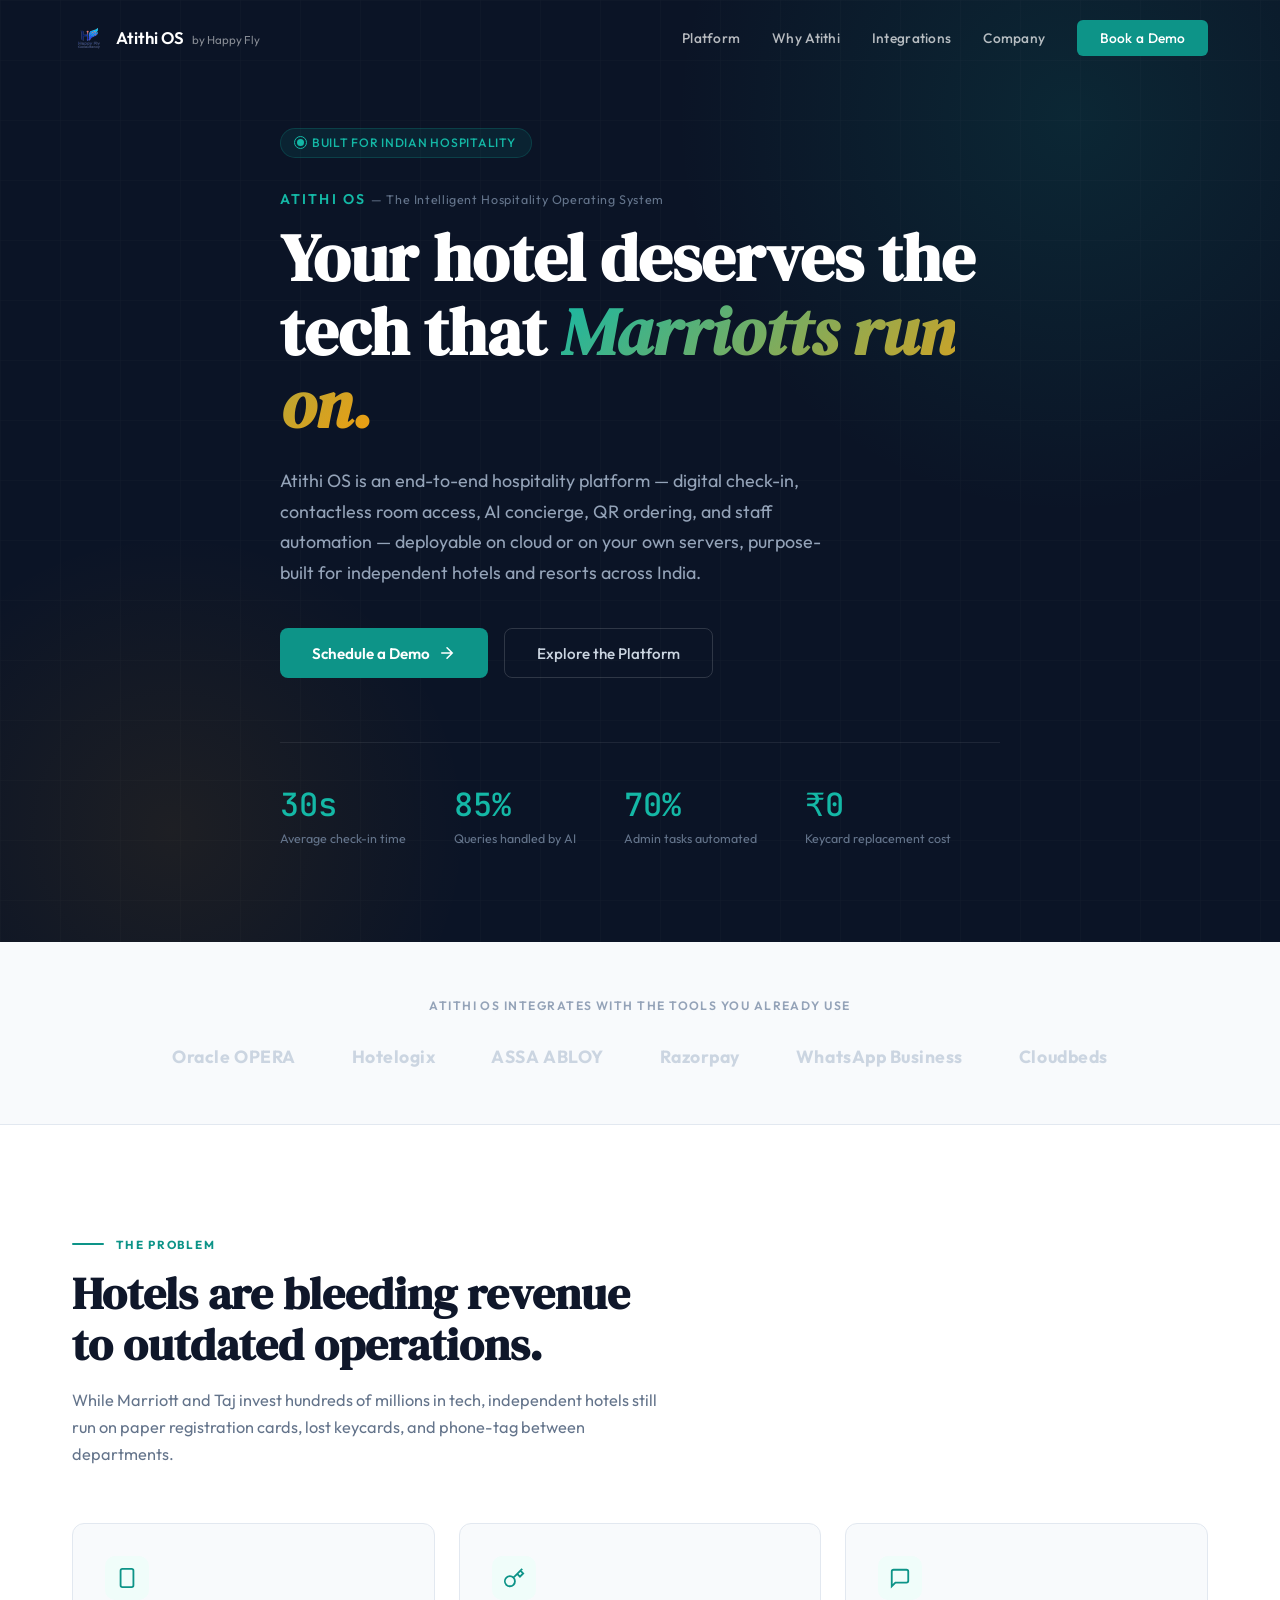
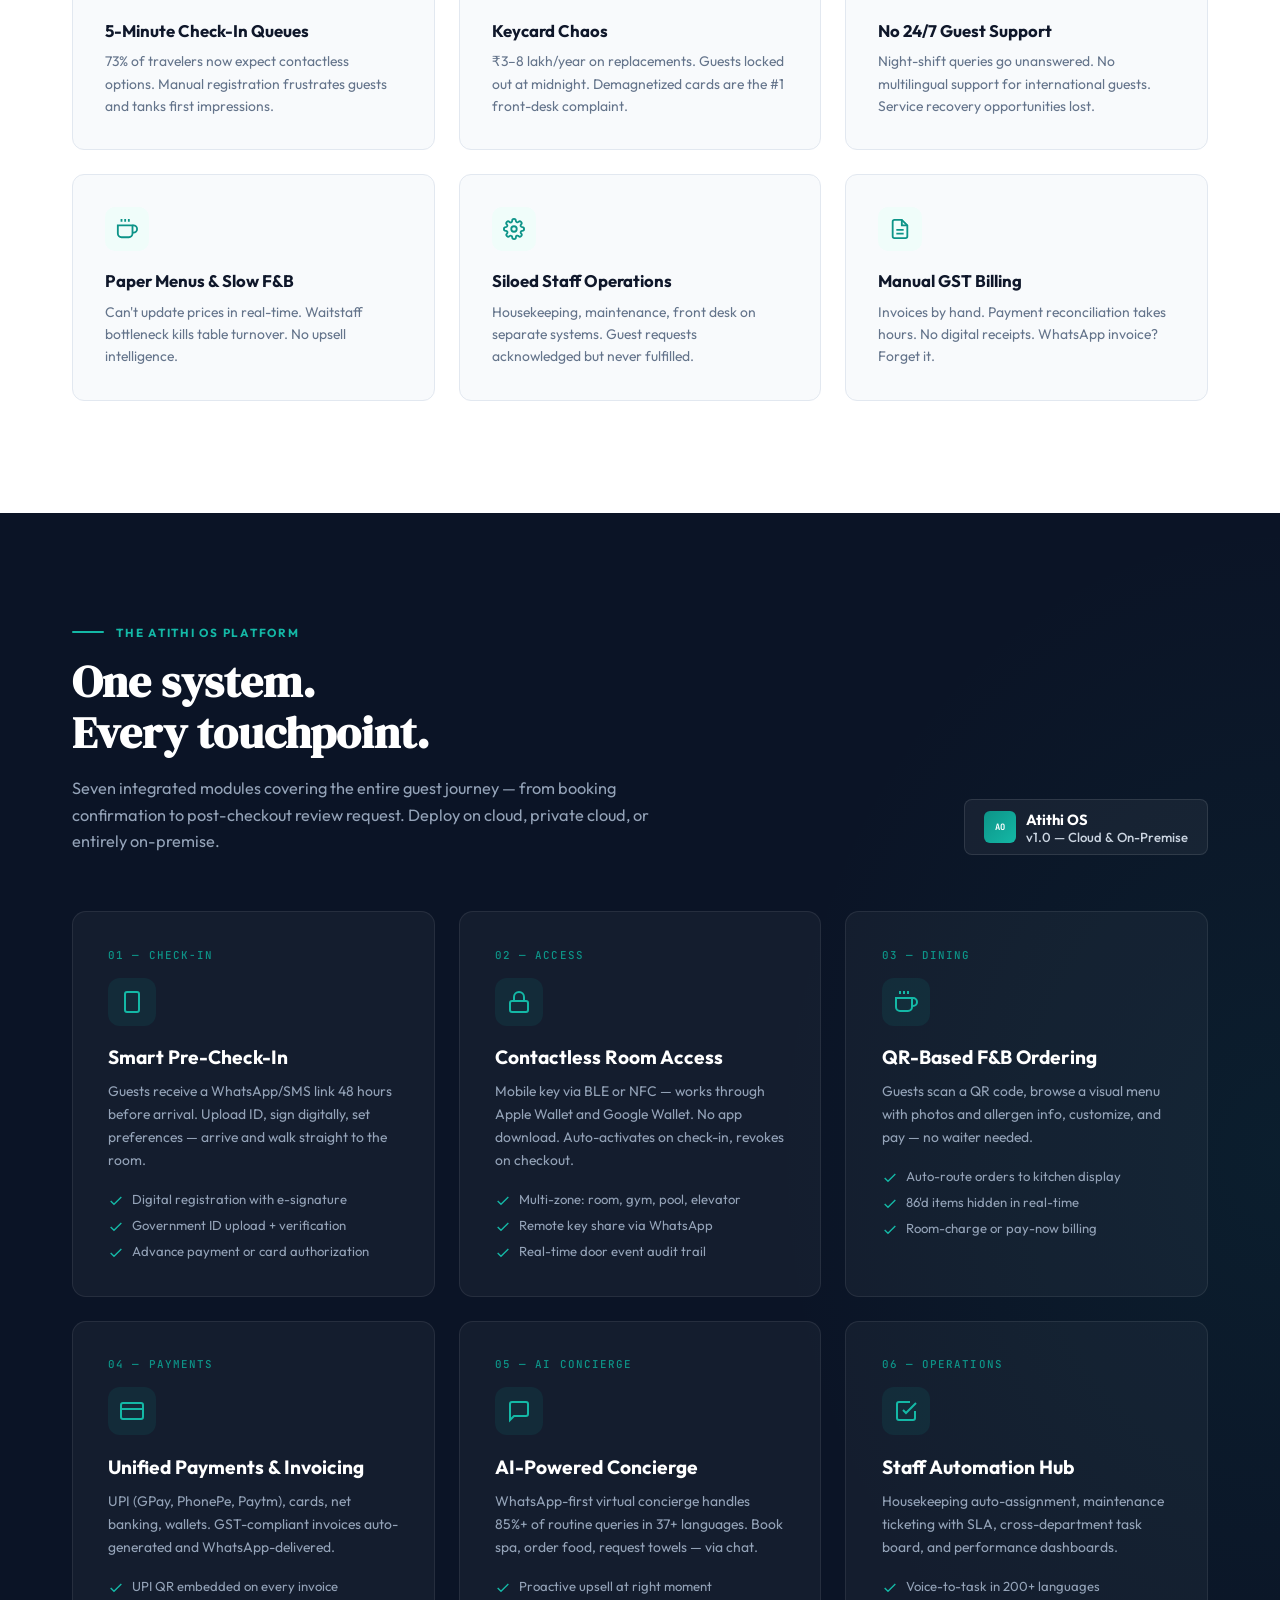
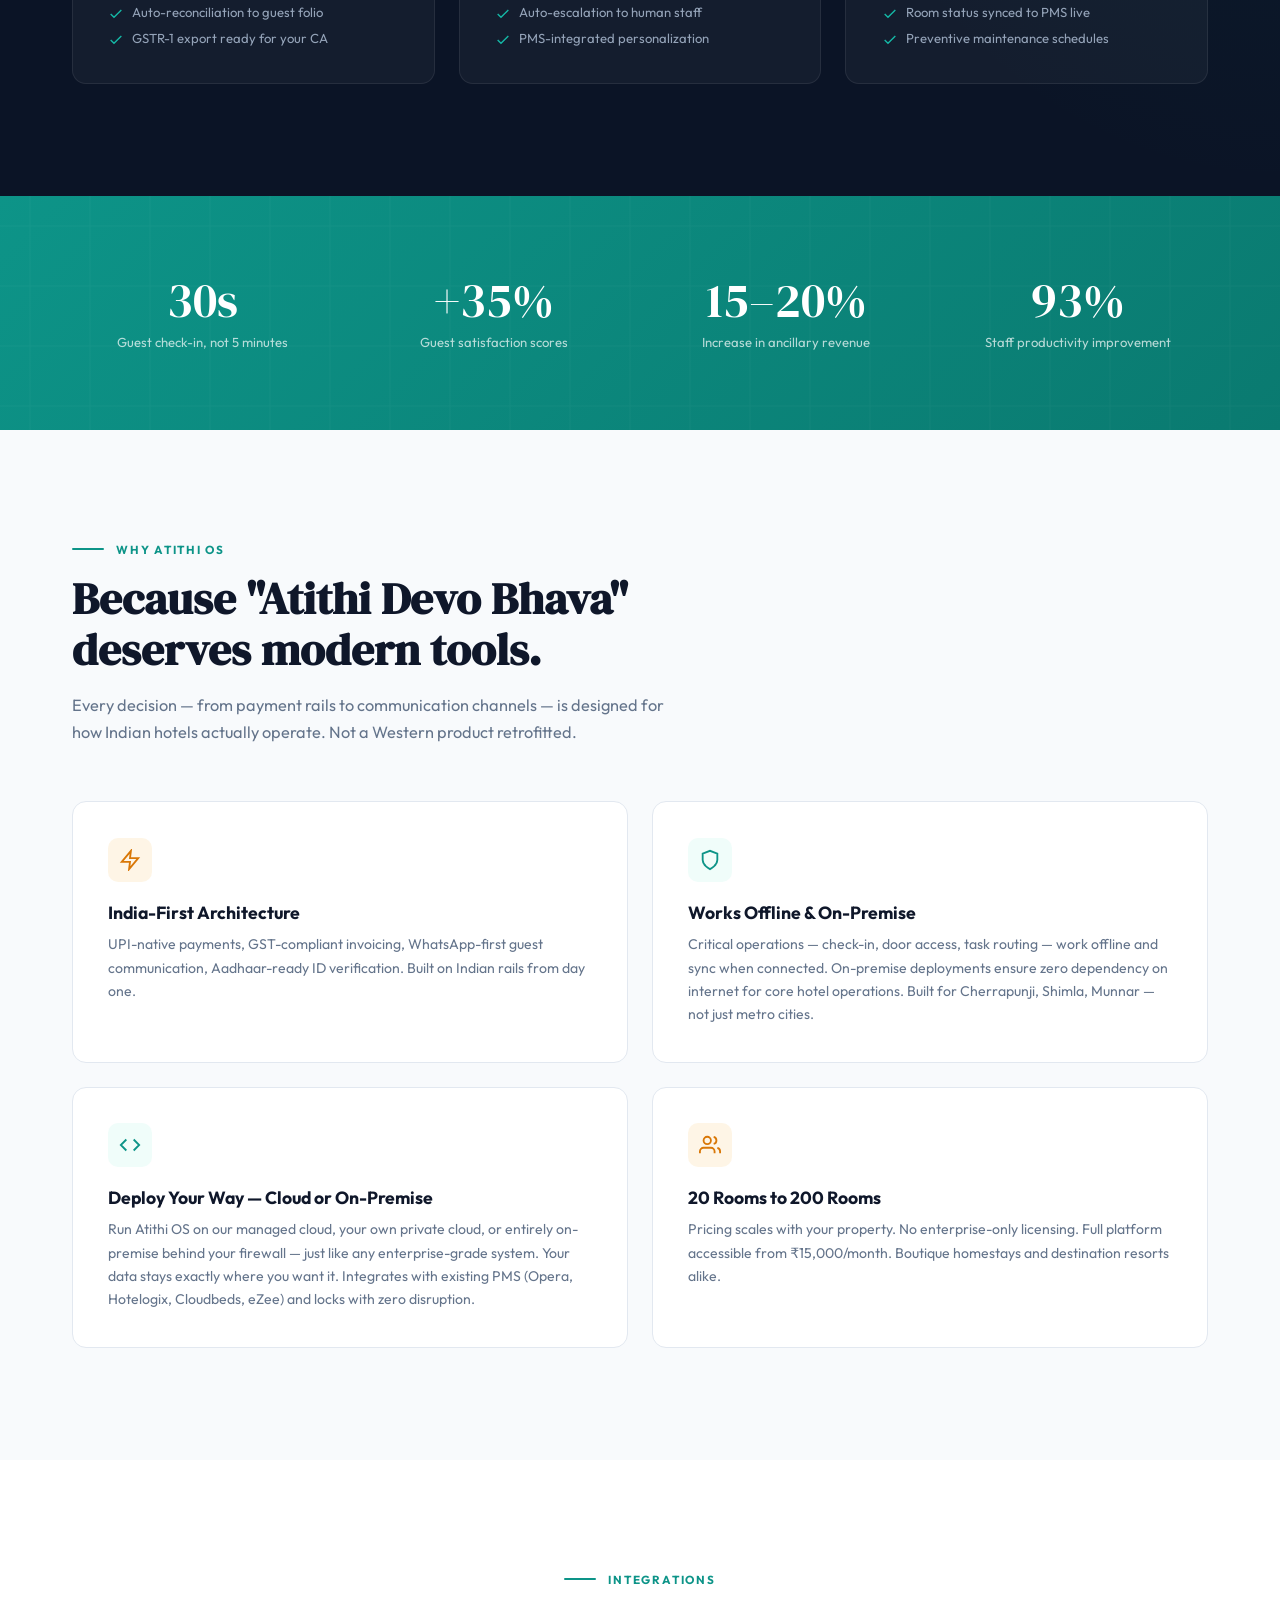
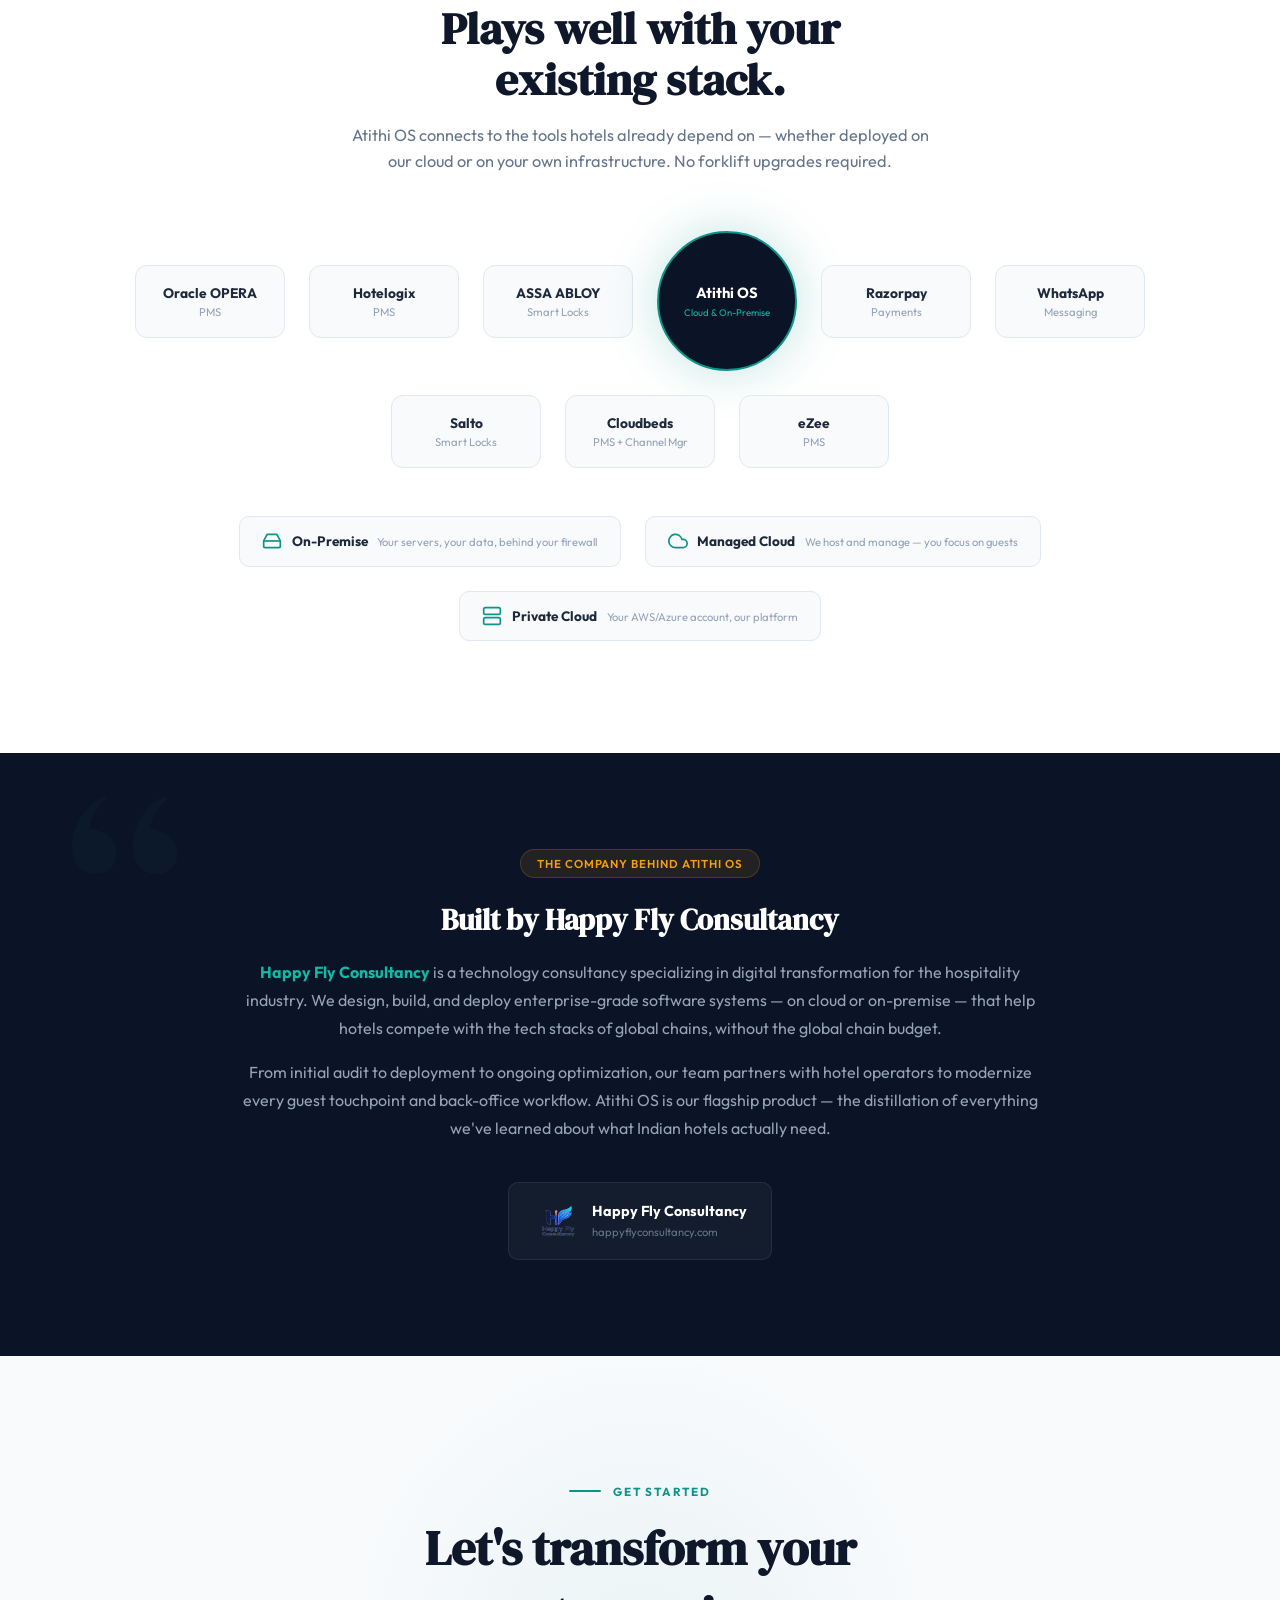
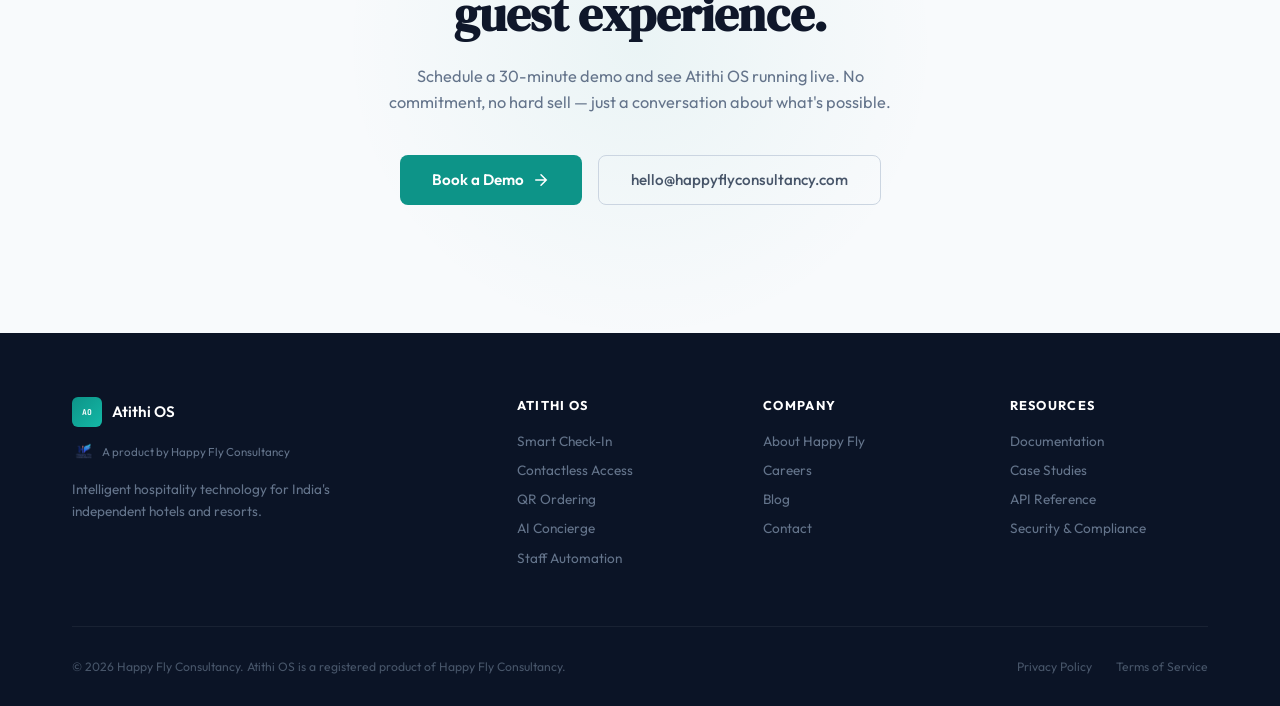
==== index.html @ f097205e "Update print statement from 'Hello' to 'Goodbye'" ====
<!DOCTYPE html>
<html lang="en">
<head>
<meta charset="UTF-8">
<meta name="viewport" content="width=device-width, initial-scale=1.0">
<title>Atithi OS — Intelligent Hospitality Operating System | Happy Fly Consultancy</title>
<meta name="description" content="Atithi OS by Happy Fly Consultancy — end-to-end hospitality operating system. Digital check-in, contactless access, AI concierge, QR ordering, and staff automation for Indian hotels.">
<link rel="preconnect" href="https://fonts.googleapis.com">
<link rel="preconnect" href="https://fonts.gstatic.com" crossorigin>
<link href="https://fonts.googleapis.com/css2?family=DM+Serif+Display:ital@0;1&family=Outfit:wght@300;400;500;600;700&family=JetBrains+Mono:wght@400;500&display=swap" rel="stylesheet">
<style>
*,*::before,*::after{margin:0;padding:0;box-sizing:border-box}
:root{--navy:#0B1426;--deep:#0F1B2D;--teal:#0D9488;--teal-dark:#0A7A70;--mint:#14B8A6;--mint-light:#CCFBF1;--amber:#F59E0B;--amber-dark:#D97706;--white:#FFFFFF;--cream:#F0FDFA;--g50:#F8FAFC;--g100:#F1F5F9;--g200:#E2E8F0;--g300:#CBD5E1;--g400:#94A3B8;--g500:#64748B;--g600:#475569;--g700:#334155;--g800:#1E293B;--g900:#0F172A;--serif:'DM Serif Display',Georgia,serif;--sans:'Outfit',system-ui,sans-serif;--mono:'JetBrains Mono',monospace;--ease:cubic-bezier(0.16,1,0.3,1)}
html{scroll-behavior:smooth}body{font-family:var(--sans);color:var(--g800);background:var(--white);overflow-x:hidden;-webkit-font-smoothing:antialiased}
.container{max-width:1200px;margin:0 auto;padding:0 2rem}

@keyframes fadeUp{from{opacity:0;transform:translateY(40px)}to{opacity:1;transform:translateY(0)}}
@keyframes float{0%,100%{transform:translateY(0)}50%{transform:translateY(-12px)}}
@keyframes pulse-ring{0%{transform:scale(1);opacity:.4}100%{transform:scale(1.5);opacity:0}}
@keyframes gradient-shift{0%{background-position:0% 50%}50%{background-position:100% 50%}100%{background-position:0% 50%}}

.reveal{opacity:0;transform:translateY(40px);transition:all .8s var(--ease)}.reveal.visible{opacity:1;transform:translateY(0)}
.reveal-delay-1{transition-delay:.1s}.reveal-delay-2{transition-delay:.2s}.reveal-delay-3{transition-delay:.3s}
.reveal-delay-4{transition-delay:.4s}.reveal-delay-5{transition-delay:.5s}.reveal-delay-6{transition-delay:.6s}

/* NAV */
nav{position:fixed;top:0;left:0;right:0;z-index:1000;padding:1.25rem 0;transition:all .4s var(--ease);background:transparent}
nav.scrolled{background:rgba(11,20,38,.92);backdrop-filter:blur(20px);-webkit-backdrop-filter:blur(20px);padding:.8rem 0;box-shadow:0 1px 40px rgba(0,0,0,.15)}
nav .container{display:flex;align-items:center;justify-content:space-between}
.nav-logo{display:flex;align-items:center;gap:.7rem;text-decoration:none;color:var(--white)}
.nav-logo-icon{width:36px;height:36px;background:linear-gradient(135deg,var(--teal),var(--mint));border-radius:8px;display:grid;place-items:center;font-weight:700;font-size:.7rem;color:var(--white);font-family:var(--mono)}
.nav-logo-text{font-weight:600;font-size:1.05rem}.nav-logo-text span{font-weight:400;color:rgba(255,255,255,.5);font-size:.72rem;margin-left:.3rem}
.nav-links{display:flex;gap:2rem;align-items:center}
.nav-links a{color:rgba(255,255,255,.7);text-decoration:none;font-size:.86rem;font-weight:500;letter-spacing:.02em;transition:color .3s;position:relative}
.nav-links a:hover{color:var(--white)}
.nav-links a::after{content:'';position:absolute;bottom:-4px;left:0;width:0;height:2px;background:var(--teal);transition:width .3s var(--ease)}
.nav-links a:hover::after{width:100%}
.nav-cta{background:var(--teal);color:var(--white)!important;padding:.55rem 1.4rem;border-radius:6px;font-weight:600;font-size:.85rem;transition:all .3s!important}
.nav-cta::after{display:none!important}.nav-cta:hover{background:var(--mint)!important;transform:translateY(-1px)}
.mobile-toggle{display:none;background:none;border:none;cursor:pointer;padding:.5rem}

.nav-logo-img{height:34px;width:auto;object-fit:contain}
.hf-logo-img{height:50px;width:auto;object-fit:contain}
.footer-hf-logo{height:24px;width:auto;object-fit:contain}
.mobile-toggle span{display:block;width:22px;height:2px;background:var(--white);margin:5px 0;border-radius:2px}

/* HERO */
.hero{min-height:100vh;display:flex;align-items:center;background:var(--navy);position:relative;overflow:hidden;padding:8rem 0 6rem}
.hero::before{content:'';position:absolute;top:-30%;right:-15%;width:800px;height:800px;background:radial-gradient(circle,rgba(13,148,136,.15) 0%,transparent 70%);border-radius:50%;animation:float 8s ease-in-out infinite}
.hero::after{content:'';position:absolute;bottom:-20%;left:-10%;width:600px;height:600px;background:radial-gradient(circle,rgba(245,158,11,.08) 0%,transparent 70%);border-radius:50%;animation:float 10s ease-in-out infinite reverse}
.hero-grid{position:absolute;inset:0;opacity:.03;background-image:linear-gradient(rgba(255,255,255,.5) 1px,transparent 1px),linear-gradient(90deg,rgba(255,255,255,.5) 1px,transparent 1px);background-size:60px 60px}
.hero .container{position:relative;z-index:2}.hero-content{max-width:720px}
.hero-badge{display:inline-flex;align-items:center;gap:.5rem;background:rgba(13,148,136,.12);border:1px solid rgba(13,148,136,.25);padding:.4rem 1rem;border-radius:100px;margin-bottom:2rem;animation:fadeUp .8s var(--ease) .2s both}
.hero-badge-dot{width:7px;height:7px;border-radius:50%;background:var(--mint);position:relative}
.hero-badge-dot::after{content:'';position:absolute;inset:-3px;border-radius:50%;border:1px solid var(--mint);animation:pulse-ring 2s infinite}
.hero-badge span{font-size:.76rem;color:var(--mint);font-weight:500;letter-spacing:.06em;text-transform:uppercase}
.hero-product-name{font-size:.88rem;font-weight:600;color:var(--mint);letter-spacing:.15em;text-transform:uppercase;margin-bottom:.8rem;animation:fadeUp .8s var(--ease) .3s both}
.hero-product-name em{font-style:normal;font-weight:400;color:var(--g500);letter-spacing:.05em;text-transform:none;font-size:.78rem}
.hero h1{font-family:var(--serif);font-size:clamp(2.8rem,5.5vw,4.2rem);color:var(--white);line-height:1.1;margin-bottom:1.5rem;animation:fadeUp .8s var(--ease) .4s both}
.hero h1 em{font-style:italic;background:linear-gradient(135deg,var(--mint),var(--amber));-webkit-background-clip:text;-webkit-text-fill-color:transparent;background-clip:text}
.hero-sub{font-size:1.12rem;color:var(--g400);line-height:1.7;max-width:560px;margin-bottom:2.5rem;animation:fadeUp .8s var(--ease) .55s both}
.hero-actions{display:flex;gap:1rem;flex-wrap:wrap;animation:fadeUp .8s var(--ease) .7s both}
.btn-primary{display:inline-flex;align-items:center;gap:.5rem;background:var(--teal);color:var(--white);padding:.9rem 2rem;border-radius:8px;text-decoration:none;font-weight:600;font-size:.95rem;transition:all .3s var(--ease);border:none;cursor:pointer}
.btn-primary:hover{background:var(--teal-dark);transform:translateY(-2px);box-shadow:0 8px 30px rgba(13,148,136,.35)}
.btn-primary svg{transition:transform .3s}.btn-primary:hover svg{transform:translateX(3px)}
.btn-secondary{display:inline-flex;align-items:center;gap:.5rem;background:transparent;color:var(--g300);padding:.9rem 2rem;border-radius:8px;text-decoration:none;font-weight:500;font-size:.95rem;border:1px solid rgba(255,255,255,.15);transition:all .3s}
.btn-secondary:hover{border-color:rgba(255,255,255,.4);color:var(--white);background:rgba(255,255,255,.05)}
.hero-stats{display:flex;gap:3rem;margin-top:4rem;padding-top:2.5rem;border-top:1px solid rgba(255,255,255,.08);animation:fadeUp .8s var(--ease) .85s both}
.hero-stat-value{font-family:var(--mono);font-size:2rem;font-weight:500;color:var(--mint)}
.hero-stat-label{font-size:.78rem;color:var(--g500);margin-top:.3rem}

/* TRUST */
.trust-bar{background:var(--g50);padding:3.5rem 0;border-bottom:1px solid var(--g200)}
.trust-bar p{text-align:center;font-size:.76rem;text-transform:uppercase;letter-spacing:.12em;color:var(--g400);font-weight:600;margin-bottom:2rem}
.trust-logos{display:flex;justify-content:center;align-items:center;gap:3.5rem;flex-wrap:wrap}
.trust-logo{font-weight:700;font-size:1.1rem;color:var(--g300);letter-spacing:.03em;white-space:nowrap;transition:color .3s}.trust-logo:hover{color:var(--g500)}

/* SECTIONS SHARED */
.section-eyebrow{font-size:.73rem;text-transform:uppercase;letter-spacing:.15em;color:var(--teal);font-weight:700;margin-bottom:1rem;display:flex;align-items:center;gap:.75rem}
.section-eyebrow::before{content:'';width:32px;height:2px;background:var(--teal);border-radius:2px}
.section-title{font-family:var(--serif);font-size:clamp(2rem,3.5vw,2.8rem);color:var(--g900);line-height:1.15;margin-bottom:1rem}
.section-subtitle{font-size:1.02rem;color:var(--g500);max-width:600px;line-height:1.65;margin-bottom:3.5rem}

/* PAIN */
.pain{padding:7rem 0;background:var(--white)}
.pain-grid{display:grid;grid-template-columns:repeat(3,1fr);gap:1.5rem}
.pain-card{background:var(--g50);border:1px solid var(--g200);border-radius:12px;padding:2rem;transition:all .4s var(--ease);position:relative;overflow:hidden}
.pain-card::before{content:'';position:absolute;top:0;left:0;right:0;height:3px;background:linear-gradient(90deg,var(--teal),var(--mint));transform:scaleX(0);transform-origin:left;transition:transform .5s var(--ease)}
.pain-card:hover::before{transform:scaleX(1)}.pain-card:hover{transform:translateY(-4px);box-shadow:0 12px 40px rgba(0,0,0,.06);border-color:transparent}
.pain-icon{width:44px;height:44px;border-radius:10px;background:var(--cream);display:grid;place-items:center;margin-bottom:1.2rem}
.pain-icon svg{width:22px;height:22px;color:var(--teal)}
.pain-card h3{font-weight:700;font-size:1.05rem;margin-bottom:.6rem;color:var(--g900)}
.pain-card p{font-size:.87rem;color:var(--g500);line-height:1.6}

/* PLATFORM */
.platform{padding:7rem 0;background:var(--navy);position:relative;overflow:hidden}
.platform::before{content:'';position:absolute;top:0;right:0;width:40%;height:100%;background:radial-gradient(ellipse at right,rgba(13,148,136,.08) 0%,transparent 70%)}
.platform .section-eyebrow{color:var(--mint)}.platform .section-eyebrow::before{background:var(--mint)}
.platform .section-title{color:var(--white)}.platform .section-subtitle{color:var(--g400)}
.platform-header-row{display:flex;align-items:flex-end;justify-content:space-between;flex-wrap:wrap;gap:1rem;margin-bottom:3.5rem}
.platform-product-badge{display:inline-flex;align-items:center;gap:.6rem;background:rgba(255,255,255,.05);border:1px solid rgba(255,255,255,.1);border-radius:8px;padding:.6rem 1.2rem}
.badge-icon{width:32px;height:32px;border-radius:6px;background:linear-gradient(135deg,var(--teal),var(--mint));display:grid;place-items:center;font-family:var(--mono);font-size:.55rem;font-weight:700;color:var(--white)}
.badge-text{font-size:.82rem;color:var(--g300);font-weight:500}.badge-text strong{color:var(--white);font-weight:700;display:block;font-size:.92rem}
.modules-grid{display:grid;grid-template-columns:repeat(auto-fit,minmax(320px,1fr));gap:1.5rem;position:relative;z-index:2}
.module-card{background:rgba(255,255,255,.04);border:1px solid rgba(255,255,255,.08);border-radius:14px;padding:2.2rem;transition:all .5s var(--ease);position:relative;overflow:hidden}
.module-card::after{content:'';position:absolute;inset:0;border-radius:14px;background:linear-gradient(135deg,rgba(13,148,136,.1),transparent 60%);opacity:0;transition:opacity .5s}
.module-card:hover{border-color:rgba(13,148,136,.3);transform:translateY(-4px)}.module-card:hover::after{opacity:1}
.module-card>*{position:relative;z-index:2}
.module-number{font-family:var(--mono);font-size:.68rem;color:var(--teal);letter-spacing:.1em;margin-bottom:1rem;font-weight:500}
.module-icon{width:48px;height:48px;border-radius:12px;background:rgba(13,148,136,.12);display:grid;place-items:center;margin-bottom:1.2rem}
.module-icon svg{width:24px;height:24px;color:var(--mint)}
.module-card h3{color:var(--white);font-weight:700;font-size:1.2rem;margin-bottom:.7rem}
.module-card p{color:var(--g400);font-size:.87rem;line-height:1.65;margin-bottom:1.2rem}
.module-features{list-style:none;display:flex;flex-direction:column;gap:.5rem}
.module-features li{display:flex;align-items:flex-start;gap:.5rem;font-size:.82rem;color:var(--g400)}
.module-features li svg{width:16px;height:16px;color:var(--mint);flex-shrink:0;margin-top:2px}

/* STATS */
.stats-section{padding:5rem 0;background:linear-gradient(135deg,var(--teal),#0A7A70,#065F56);background-size:200% 200%;animation:gradient-shift 6s ease infinite;position:relative}
.stats-section::before{content:'';position:absolute;inset:0;background:url("data:image/svg+xml,%3Csvg width='60' height='60' xmlns='http://www.w3.org/2000/svg'%3E%3Cpath d='M30 0v60M0 30h60' stroke='%23ffffff' stroke-width='0.5' opacity='0.05'/%3E%3C/svg%3E")}
.stats-grid{display:grid;grid-template-columns:repeat(4,1fr);gap:2rem;position:relative;z-index:2;text-align:center}
.stat-value{font-family:var(--serif);font-size:clamp(2.2rem,4vw,3rem);color:var(--white);line-height:1}
.stat-label{font-size:.82rem;color:rgba(255,255,255,.7);margin-top:.6rem}

/* WHY US */
.why-us{padding:7rem 0;background:var(--g50)}
.why-grid{display:grid;grid-template-columns:repeat(2,1fr);gap:1.5rem}
.why-card{background:var(--white);border:1px solid var(--g200);border-radius:14px;padding:2.2rem;transition:all .4s var(--ease)}
.why-card:hover{border-color:var(--teal);box-shadow:0 8px 30px rgba(13,148,136,.08);transform:translateY(-3px)}
.why-card-icon{width:44px;height:44px;border-radius:10px;margin-bottom:1.2rem;display:grid;place-items:center}
.why-card-icon.amber{background:rgba(245,158,11,.1)}.why-card-icon.amber svg{color:var(--amber-dark)}
.why-card-icon.teal{background:var(--cream)}.why-card-icon.teal svg{color:var(--teal)}
.why-card h3{font-weight:700;font-size:1.1rem;margin-bottom:.6rem;color:var(--g900)}
.why-card p{font-size:.88rem;color:var(--g500);line-height:1.65}

/* INTEGRATIONS */
.integrations{padding:7rem 0;background:var(--white)}
.integration-visual{display:flex;justify-content:center;align-items:center;gap:1.5rem;flex-wrap:wrap;margin-top:3rem}
.int-node{background:var(--g50);border:1px solid var(--g200);border-radius:12px;padding:1.1rem 1.6rem;text-align:center;transition:all .3s var(--ease);min-width:150px}
.int-node:hover{border-color:var(--teal);background:var(--cream);transform:scale(1.04)}
.int-node-name{font-weight:700;font-size:.86rem;color:var(--g800)}.int-node-sub{font-size:.7rem;color:var(--g400);margin-top:.2rem}
.int-center{background:var(--navy);color:var(--white);border:2px solid var(--teal);border-radius:50%;width:140px;height:140px;display:grid;place-items:center;text-align:center;box-shadow:0 0 50px rgba(13,148,136,.25)}
.int-center-text{font-weight:700;font-size:.92rem;line-height:1.2}.int-center-text small{display:block;font-weight:400;font-size:.6rem;color:var(--mint);margin-top:.3rem}

.deploy-modes{display:flex;justify-content:center;gap:1.5rem;margin-top:3rem;flex-wrap:wrap}
.deploy-mode{display:flex;align-items:center;gap:.6rem;background:var(--g50);border:1px solid var(--g200);border-radius:10px;padding:.9rem 1.4rem;transition:all .3s var(--ease);min-width:220px}
.deploy-mode:hover{border-color:var(--teal);background:var(--cream);transform:translateY(-2px);box-shadow:0 6px 20px rgba(13,148,136,.08)}
.deploy-mode svg{color:var(--teal);flex-shrink:0}
.deploy-mode strong{font-size:.85rem;color:var(--g800);white-space:nowrap}
.deploy-mode span{font-size:.7rem;color:var(--g400);display:block;margin-top:.1rem}

/* ABOUT COMPANY */
.about-company{padding:6rem 0;background:var(--navy);position:relative;overflow:hidden}
.about-company::before{content:'\201C';position:absolute;top:.5rem;left:5%;font-family:var(--serif);font-size:18rem;color:rgba(13,148,136,.04);line-height:1}
.about-inner{max-width:800px;margin:0 auto;text-align:center;position:relative;z-index:2}
.about-company-badge{display:inline-flex;align-items:center;gap:.5rem;background:rgba(245,158,11,.1);border:1px solid rgba(245,158,11,.2);border-radius:100px;padding:.35rem 1rem;margin-bottom:1.5rem}
.about-company-badge span{font-size:.72rem;color:var(--amber);font-weight:600;letter-spacing:.08em;text-transform:uppercase}
.about-inner h2{font-family:var(--serif);font-size:1.8rem;color:var(--white);margin-bottom:1.2rem;line-height:1.3}
.about-inner p{font-size:1rem;color:var(--g400);line-height:1.75;margin-bottom:1rem}.about-inner p strong{color:var(--mint)}
.about-hf-logo{display:inline-flex;align-items:center;gap:.6rem;margin-top:1.5rem;padding:.8rem 1.5rem;background:rgba(255,255,255,.04);border:1px solid rgba(255,255,255,.08);border-radius:10px}
.hf-mark{width:34px;height:34px;background:linear-gradient(135deg,var(--amber),var(--amber-dark));border-radius:7px;display:grid;place-items:center;font-family:var(--mono);font-size:.65rem;font-weight:700;color:var(--white)}
.hf-text{text-align:left}.hf-text strong{display:block;color:var(--white);font-size:.9rem;font-weight:700}.hf-text span{font-size:.7rem;color:var(--g500)}

/* CTA */
.cta{padding:8rem 0;background:var(--g50);text-align:center;position:relative;overflow:hidden}
.cta::before{content:'';position:absolute;top:50%;left:50%;width:600px;height:600px;transform:translate(-50%,-50%);background:radial-gradient(circle,rgba(13,148,136,.06),transparent 70%);border-radius:50%}
.cta .container{position:relative;z-index:2}
.cta h2{font-family:var(--serif);font-size:clamp(2rem,4vw,3rem);color:var(--g900);margin-bottom:1rem}
.cta p{font-size:1.02rem;color:var(--g500);margin-bottom:2.5rem;max-width:520px;margin-inline:auto;line-height:1.6}
.cta-actions{display:flex;gap:1rem;justify-content:center;flex-wrap:wrap}
.cta .btn-secondary{color:var(--g600);border-color:var(--g300)}.cta .btn-secondary:hover{color:var(--g800);border-color:var(--g500);background:var(--white)}
.cta-note{font-size:.78rem;color:var(--g400);margin-top:1.5rem;display:flex;align-items:center;justify-content:center;gap:.4rem}
.cta-note svg{width:14px;height:14px}

/* FOOTER */
footer{background:var(--navy);padding:4rem 0 2rem;color:var(--g400)}
.footer-top{display:grid;grid-template-columns:2fr 1fr 1fr 1fr;gap:3rem;padding-bottom:3rem;border-bottom:1px solid rgba(255,255,255,.06)}
.footer-brand p{font-size:.85rem;line-height:1.6;max-width:280px;color:var(--g500);margin-top:1rem}
.dual-logos{display:flex;flex-direction:column;gap:.8rem}
.product-logo{display:flex;align-items:center;gap:.6rem;text-decoration:none;color:var(--white)}
.p-icon{width:30px;height:30px;border-radius:6px;background:linear-gradient(135deg,var(--teal),var(--mint));display:grid;place-items:center;font-family:var(--mono);font-size:.5rem;font-weight:700;color:var(--white)}
.p-text{font-weight:600;font-size:.95rem;color:var(--white)}
.company-line{font-size:.72rem;color:var(--g500);display:flex;align-items:center;gap:.4rem}
.c-dot{width:4px;height:4px;background:var(--amber);border-radius:50%}
.footer-col h4{color:var(--white);font-size:.8rem;font-weight:700;text-transform:uppercase;letter-spacing:.1em;margin-bottom:1.2rem}
.footer-col a{display:block;color:var(--g500);text-decoration:none;font-size:.85rem;margin-bottom:.7rem;transition:color .3s}.footer-col a:hover{color:var(--mint)}
.footer-bottom{padding-top:2rem;display:flex;justify-content:space-between;align-items:center;font-size:.76rem;color:var(--g600)}
.footer-bottom-links{display:flex;gap:1.5rem}.footer-bottom-links a{color:var(--g600);text-decoration:none;transition:color .3s}.footer-bottom-links a:hover{color:var(--g400)}

/* RESPONSIVE */
@media(max-width:1024px){.footer-top{grid-template-columns:1fr 1fr;gap:2rem}.hero-stats{gap:2rem}}
@media(max-width:768px){.nav-links{display:none}.mobile-toggle{display:block}.pain-grid{grid-template-columns:1fr}.modules-grid{grid-template-columns:1fr}.stats-grid{grid-template-columns:repeat(2,1fr);gap:2rem}.why-grid{grid-template-columns:1fr}.hero-stats{flex-wrap:wrap;gap:1.5rem}.footer-top{grid-template-columns:1fr}.footer-bottom{flex-direction:column;gap:1rem;text-align:center}.integration-visual{gap:1rem}.int-center{width:110px;height:110px}.platform-header-row{flex-direction:column;align-items:flex-start}.deploy-modes{flex-direction:column;align-items:center}.deploy-mode{min-width:280px}}
</style>
</head>
<body>

<nav id="nav"><div class="container">
  <a href="#" class="nav-logo"><img src="[data-uri]" alt="Happy Fly Consultancy" class="nav-logo-img"><span class="nav-logo-text">Atithi OS <span>by Happy Fly</span></span></a>
  <div class="nav-links">
    <a href="#platform">Platform</a><a href="#why-us">Why Atithi</a><a href="#integrations">Integrations</a><a href="#about">Company</a>
    <a href="#contact" class="nav-cta">Book a Demo</a>
  </div>
  <button class="mobile-toggle" aria-label="Menu"><span></span><span></span><span></span></button>
</div></nav>

<section class="hero"><div class="hero-grid"></div><div class="container"><div class="hero-content">
  <div class="hero-badge"><div class="hero-badge-dot"></div><span>Built for Indian Hospitality</span></div>
  <div class="hero-product-name">Atithi OS <em>— The Intelligent Hospitality Operating System</em></div>
  <h1>Your hotel deserves the tech that <em>Marriotts run on.</em></h1>
  <p class="hero-sub">Atithi OS is an end-to-end hospitality platform — digital check-in, contactless room access, AI concierge, QR ordering, and staff automation — deployable on cloud or on your own servers, purpose-built for independent hotels and resorts across India.</p>
  <div class="hero-actions">
    <a href="#contact" class="btn-primary">Schedule a Demo <svg width="18" height="18" viewBox="0 0 24 24" fill="none" stroke="currentColor" stroke-width="2" stroke-linecap="round"><path d="M5 12h14M12 5l7 7-7 7"/></svg></a>
    <a href="#platform" class="btn-secondary">Explore the Platform</a>
  </div>
  <div class="hero-stats">
    <div><div class="hero-stat-value">30s</div><div class="hero-stat-label">Average check-in time</div></div>
    <div><div class="hero-stat-value">85%</div><div class="hero-stat-label">Queries handled by AI</div></div>
    <div><div class="hero-stat-value">70%</div><div class="hero-stat-label">Admin tasks automated</div></div>
    <div><div class="hero-stat-value">₹0</div><div class="hero-stat-label">Keycard replacement cost</div></div>
  </div>
</div></div></section>

<section class="trust-bar"><div class="container">
  <p>Atithi OS integrates with the tools you already use</p>
  <div class="trust-logos"><span class="trust-logo">Oracle OPERA</span><span class="trust-logo">Hotelogix</span><span class="trust-logo">ASSA ABLOY</span><span class="trust-logo">Razorpay</span><span class="trust-logo">WhatsApp Business</span><span class="trust-logo">Cloudbeds</span></div>
</div></section>

<section class="pain" id="pain"><div class="container">
  <div class="section-eyebrow reveal">The Problem</div>
  <h2 class="section-title reveal reveal-delay-1">Hotels are bleeding revenue<br>to outdated operations.</h2>
  <p class="section-subtitle reveal reveal-delay-2">While Marriott and Taj invest hundreds of millions in tech, independent hotels still run on paper registration cards, lost keycards, and phone-tag between departments.</p>
  <div class="pain-grid">
    <div class="pain-card reveal reveal-delay-1"><div class="pain-icon"><svg viewBox="0 0 24 24" fill="none" stroke="currentColor" stroke-width="2"><rect x="5" y="2" width="14" height="20" rx="2"/><line x1="12" y1="18" x2="12" y2="18.01"/></svg></div><h3>5-Minute Check-In Queues</h3><p>73% of travelers now expect contactless options. Manual registration frustrates guests and tanks first impressions.</p></div>
    <div class="pain-card reveal reveal-delay-2"><div class="pain-icon"><svg viewBox="0 0 24 24" fill="none" stroke="currentColor" stroke-width="2"><path d="M21 2l-2 2m-7.61 7.61a5.5 5.5 0 1 1-7.778 7.778 5.5 5.5 0 0 1 7.777-7.777zm0 0L15.5 7.5m0 0l3 3L22 7l-3-3m-3.5 3.5L19 4"/></svg></div><h3>Keycard Chaos</h3><p>₹3–8 lakh/year on replacements. Guests locked out at midnight. Demagnetized cards are the #1 front-desk complaint.</p></div>
    <div class="pain-card reveal reveal-delay-3"><div class="pain-icon"><svg viewBox="0 0 24 24" fill="none" stroke="currentColor" stroke-width="2"><path d="M21 15a2 2 0 0 1-2 2H7l-4 4V5a2 2 0 0 1 2-2h14a2 2 0 0 1 2 2z"/></svg></div><h3>No 24/7 Guest Support</h3><p>Night-shift queries go unanswered. No multilingual support for international guests. Service recovery opportunities lost.</p></div>
    <div class="pain-card reveal reveal-delay-4"><div class="pain-icon"><svg viewBox="0 0 24 24" fill="none" stroke="currentColor" stroke-width="2"><path d="M18 8h1a4 4 0 0 1 0 8h-1"/><path d="M2 8h16v9a4 4 0 0 1-4 4H6a4 4 0 0 1-4-4V8z"/><line x1="6" y1="1" x2="6" y2="4"/><line x1="10" y1="1" x2="10" y2="4"/><line x1="14" y1="1" x2="14" y2="4"/></svg></div><h3>Paper Menus & Slow F&B</h3><p>Can't update prices in real-time. Waitstaff bottleneck kills table turnover. No upsell intelligence.</p></div>
    <div class="pain-card reveal reveal-delay-5"><div class="pain-icon"><svg viewBox="0 0 24 24" fill="none" stroke="currentColor" stroke-width="2"><circle cx="12" cy="12" r="3"/><path d="M19.4 15a1.65 1.65 0 0 0 .33 1.82l.06.06a2 2 0 0 1-2.83 2.83l-.06-.06a1.65 1.65 0 0 0-1.82-.33 1.65 1.65 0 0 0-1 1.51V21a2 2 0 0 1-4 0v-.09A1.65 1.65 0 0 0 9 19.4a1.65 1.65 0 0 0-1.82.33l-.06.06a2 2 0 0 1-2.83-2.83l.06-.06A1.65 1.65 0 0 0 4.68 15a1.65 1.65 0 0 0-1.51-1H3a2 2 0 0 1 0-4h.09A1.65 1.65 0 0 0 4.6 9a1.65 1.65 0 0 0-.33-1.82l-.06-.06a2 2 0 0 1 2.83-2.83l.06.06A1.65 1.65 0 0 0 9 4.68a1.65 1.65 0 0 0 1-1.51V3a2 2 0 0 1 4 0v.09a1.65 1.65 0 0 0 1 1.51 1.65 1.65 0 0 0 1.82-.33l.06-.06a2 2 0 0 1 2.83 2.83l-.06.06A1.65 1.65 0 0 0 19.4 9a1.65 1.65 0 0 0 1.51 1H21a2 2 0 0 1 0 4h-.09a1.65 1.65 0 0 0-1.51 1z"/></svg></div><h3>Siloed Staff Operations</h3><p>Housekeeping, maintenance, front desk on separate systems. Guest requests acknowledged but never fulfilled.</p></div>
    <div class="pain-card reveal reveal-delay-6"><div class="pain-icon"><svg viewBox="0 0 24 24" fill="none" stroke="currentColor" stroke-width="2"><path d="M14 2H6a2 2 0 0 0-2 2v16a2 2 0 0 0 2 2h12a2 2 0 0 0 2-2V8z"/><polyline points="14 2 14 8 20 8"/><line x1="16" y1="13" x2="8" y2="13"/><line x1="16" y1="17" x2="8" y2="17"/></svg></div><h3>Manual GST Billing</h3><p>Invoices by hand. Payment reconciliation takes hours. No digital receipts. WhatsApp invoice? Forget it.</p></div>
  </div>
</div></section>

<section class="platform" id="platform"><div class="container">
  <div class="platform-header-row">
    <div><div class="section-eyebrow reveal">The Atithi OS Platform</div><h2 class="section-title reveal reveal-delay-1">One system.<br>Every touchpoint.</h2><p class="section-subtitle reveal reveal-delay-2" style="margin-bottom:0">Seven integrated modules covering the entire guest journey — from booking confirmation to post-checkout review request. Deploy on cloud, private cloud, or entirely on-premise.</p></div>
    <div class="platform-product-badge reveal reveal-delay-3"><div class="badge-icon">AO</div><div class="badge-text"><strong>Atithi OS</strong>v1.0 — Cloud & On-Premise</div></div>
  </div>
  <div class="modules-grid">
    <div class="module-card reveal reveal-delay-1"><div class="module-number">01 — CHECK-IN</div><div class="module-icon"><svg viewBox="0 0 24 24" fill="none" stroke="currentColor" stroke-width="2"><rect x="5" y="2" width="14" height="20" rx="2"/><line x1="12" y1="18" x2="12" y2="18.01"/></svg></div><h3>Smart Pre-Check-In</h3><p>Guests receive a WhatsApp/SMS link 48 hours before arrival. Upload ID, sign digitally, set preferences — arrive and walk straight to the room.</p><ul class="module-features"><li><svg viewBox="0 0 24 24" fill="none" stroke="currentColor" stroke-width="2"><polyline points="20 6 9 17 4 12"/></svg>Digital registration with e-signature</li><li><svg viewBox="0 0 24 24" fill="none" stroke="currentColor" stroke-width="2"><polyline points="20 6 9 17 4 12"/></svg>Government ID upload + verification</li><li><svg viewBox="0 0 24 24" fill="none" stroke="currentColor" stroke-width="2"><polyline points="20 6 9 17 4 12"/></svg>Advance payment or card authorization</li></ul></div>
    <div class="module-card reveal reveal-delay-2"><div class="module-number">02 — ACCESS</div><div class="module-icon"><svg viewBox="0 0 24 24" fill="none" stroke="currentColor" stroke-width="2"><rect x="3" y="11" width="18" height="11" rx="2"/><path d="M7 11V7a5 5 0 0 1 10 0v4"/></svg></div><h3>Contactless Room Access</h3><p>Mobile key via BLE or NFC — works through Apple Wallet and Google Wallet. No app download. Auto-activates on check-in, revokes on checkout.</p><ul class="module-features"><li><svg viewBox="0 0 24 24" fill="none" stroke="currentColor" stroke-width="2"><polyline points="20 6 9 17 4 12"/></svg>Multi-zone: room, gym, pool, elevator</li><li><svg viewBox="0 0 24 24" fill="none" stroke="currentColor" stroke-width="2"><polyline points="20 6 9 17 4 12"/></svg>Remote key share via WhatsApp</li><li><svg viewBox="0 0 24 24" fill="none" stroke="currentColor" stroke-width="2"><polyline points="20 6 9 17 4 12"/></svg>Real-time door event audit trail</li></ul></div>
    <div class="module-card reveal reveal-delay-3"><div class="module-number">03 — DINING</div><div class="module-icon"><svg viewBox="0 0 24 24" fill="none" stroke="currentColor" stroke-width="2"><path d="M18 8h1a4 4 0 0 1 0 8h-1"/><path d="M2 8h16v9a4 4 0 0 1-4 4H6a4 4 0 0 1-4-4V8z"/><line x1="6" y1="1" x2="6" y2="4"/><line x1="10" y1="1" x2="10" y2="4"/><line x1="14" y1="1" x2="14" y2="4"/></svg></div><h3>QR-Based F&B Ordering</h3><p>Guests scan a QR code, browse a visual menu with photos and allergen info, customize, and pay — no waiter needed.</p><ul class="module-features"><li><svg viewBox="0 0 24 24" fill="none" stroke="currentColor" stroke-width="2"><polyline points="20 6 9 17 4 12"/></svg>Auto-route orders to kitchen display</li><li><svg viewBox="0 0 24 24" fill="none" stroke="currentColor" stroke-width="2"><polyline points="20 6 9 17 4 12"/></svg>86'd items hidden in real-time</li><li><svg viewBox="0 0 24 24" fill="none" stroke="currentColor" stroke-width="2"><polyline points="20 6 9 17 4 12"/></svg>Room-charge or pay-now billing</li></ul></div>
    <div class="module-card reveal reveal-delay-4"><div class="module-number">04 — PAYMENTS</div><div class="module-icon"><svg viewBox="0 0 24 24" fill="none" stroke="currentColor" stroke-width="2"><rect x="1" y="4" width="22" height="16" rx="2"/><line x1="1" y1="10" x2="23" y2="10"/></svg></div><h3>Unified Payments & Invoicing</h3><p>UPI (GPay, PhonePe, Paytm), cards, net banking, wallets. GST-compliant invoices auto-generated and WhatsApp-delivered.</p><ul class="module-features"><li><svg viewBox="0 0 24 24" fill="none" stroke="currentColor" stroke-width="2"><polyline points="20 6 9 17 4 12"/></svg>UPI QR embedded on every invoice</li><li><svg viewBox="0 0 24 24" fill="none" stroke="currentColor" stroke-width="2"><polyline points="20 6 9 17 4 12"/></svg>Auto-reconciliation to guest folio</li><li><svg viewBox="0 0 24 24" fill="none" stroke="currentColor" stroke-width="2"><polyline points="20 6 9 17 4 12"/></svg>GSTR-1 export ready for your CA</li></ul></div>
    <div class="module-card reveal reveal-delay-5"><div class="module-number">05 — AI CONCIERGE</div><div class="module-icon"><svg viewBox="0 0 24 24" fill="none" stroke="currentColor" stroke-width="2"><path d="M21 15a2 2 0 0 1-2 2H7l-4 4V5a2 2 0 0 1 2-2h14a2 2 0 0 1 2 2z"/></svg></div><h3>AI-Powered Concierge</h3><p>WhatsApp-first virtual concierge handles 85%+ of routine queries in 37+ languages. Book spa, order food, request towels — via chat.</p><ul class="module-features"><li><svg viewBox="0 0 24 24" fill="none" stroke="currentColor" stroke-width="2"><polyline points="20 6 9 17 4 12"/></svg>Proactive upsell at right moment</li><li><svg viewBox="0 0 24 24" fill="none" stroke="currentColor" stroke-width="2"><polyline points="20 6 9 17 4 12"/></svg>Auto-escalation to human staff</li><li><svg viewBox="0 0 24 24" fill="none" stroke="currentColor" stroke-width="2"><polyline points="20 6 9 17 4 12"/></svg>PMS-integrated personalization</li></ul></div>
    <div class="module-card reveal reveal-delay-6"><div class="module-number">06 — OPERATIONS</div><div class="module-icon"><svg viewBox="0 0 24 24" fill="none" stroke="currentColor" stroke-width="2"><path d="M9 11l3 3L22 4"/><path d="M21 12v7a2 2 0 0 1-2 2H5a2 2 0 0 1-2-2V5a2 2 0 0 1 2-2h11"/></svg></div><h3>Staff Automation Hub</h3><p>Housekeeping auto-assignment, maintenance ticketing with SLA, cross-department task board, and performance dashboards.</p><ul class="module-features"><li><svg viewBox="0 0 24 24" fill="none" stroke="currentColor" stroke-width="2"><polyline points="20 6 9 17 4 12"/></svg>Voice-to-task in 200+ languages</li><li><svg viewBox="0 0 24 24" fill="none" stroke="currentColor" stroke-width="2"><polyline points="20 6 9 17 4 12"/></svg>Room status synced to PMS live</li><li><svg viewBox="0 0 24 24" fill="none" stroke="currentColor" stroke-width="2"><polyline points="20 6 9 17 4 12"/></svg>Preventive maintenance schedules</li></ul></div>
  </div>
</div></section>

<section class="stats-section"><div class="container"><div class="stats-grid">
  <div class="stat-item reveal"><div class="stat-value">30s</div><div class="stat-label">Guest check-in, not 5 minutes</div></div>
  <div class="stat-item reveal reveal-delay-1"><div class="stat-value">+35%</div><div class="stat-label">Guest satisfaction scores</div></div>
  <div class="stat-item reveal reveal-delay-2"><div class="stat-value">15–20%</div><div class="stat-label">Increase in ancillary revenue</div></div>
  <div class="stat-item reveal reveal-delay-3"><div class="stat-value">93%</div><div class="stat-label">Staff productivity improvement</div></div>
</div></div></section>

<section class="why-us" id="why-us"><div class="container">
  <div class="section-eyebrow reveal">Why Atithi OS</div>
  <h2 class="section-title reveal reveal-delay-1">Because "Atithi Devo Bhava"<br>deserves modern tools.</h2>
  <p class="section-subtitle reveal reveal-delay-2">Every decision — from payment rails to communication channels — is designed for how Indian hotels actually operate. Not a Western product retrofitted.</p>
  <div class="why-grid">
    <div class="why-card reveal reveal-delay-1"><div class="why-card-icon amber"><svg width="22" height="22" viewBox="0 0 24 24" fill="none" stroke="currentColor" stroke-width="2"><polygon points="13 2 3 14 12 14 11 22 21 10 12 10 13 2"/></svg></div><h3>India-First Architecture</h3><p>UPI-native payments, GST-compliant invoicing, WhatsApp-first guest communication, Aadhaar-ready ID verification. Built on Indian rails from day one.</p></div>
    <div class="why-card reveal reveal-delay-2"><div class="why-card-icon teal"><svg width="22" height="22" viewBox="0 0 24 24" fill="none" stroke="currentColor" stroke-width="2"><path d="M12 22s8-4 8-10V5l-8-3-8 3v7c0 6 8 10 8 10z"/></svg></div><h3>Works Offline & On-Premise</h3><p>Critical operations — check-in, door access, task routing — work offline and sync when connected. On-premise deployments ensure zero dependency on internet for core hotel operations. Built for Cherrapunji, Shimla, Munnar — not just metro cities.</p></div>
    <div class="why-card reveal reveal-delay-3"><div class="why-card-icon teal"><svg width="22" height="22" viewBox="0 0 24 24" fill="none" stroke="currentColor" stroke-width="2"><polyline points="16 18 22 12 16 6"/><polyline points="8 6 2 12 8 18"/></svg></div><h3>Deploy Your Way — Cloud or On-Premise</h3><p>Run Atithi OS on our managed cloud, your own private cloud, or entirely on-premise behind your firewall — just like any enterprise-grade system. Your data stays exactly where you want it. Integrates with existing PMS (Opera, Hotelogix, Cloudbeds, eZee) and locks with zero disruption.</p></div>
    <div class="why-card reveal reveal-delay-4"><div class="why-card-icon amber"><svg width="22" height="22" viewBox="0 0 24 24" fill="none" stroke="currentColor" stroke-width="2"><path d="M17 21v-2a4 4 0 0 0-4-4H5a4 4 0 0 0-4 4v2"/><circle cx="9" cy="7" r="4"/><path d="M23 21v-2a4 4 0 0 0-3-3.87"/><path d="M16 3.13a4 4 0 0 1 0 7.75"/></svg></div><h3>20 Rooms to 200 Rooms</h3><p>Pricing scales with your property. No enterprise-only licensing. Full platform accessible from ₹15,000/month. Boutique homestays and destination resorts alike.</p></div>
  </div>
</div></section>

<section class="integrations" id="integrations"><div class="container" style="text-align:center">
  <div class="section-eyebrow reveal" style="justify-content:center">Integrations</div>
  <h2 class="section-title reveal reveal-delay-1">Plays well with your<br>existing stack.</h2>
  <p class="section-subtitle reveal reveal-delay-2" style="margin-inline:auto">Atithi OS connects to the tools hotels already depend on — whether deployed on our cloud or on your own infrastructure. No forklift upgrades required.</p>
  <div class="integration-visual reveal reveal-delay-3">
    <div class="int-node"><div class="int-node-name">Oracle OPERA</div><div class="int-node-sub">PMS</div></div>
    <div class="int-node"><div class="int-node-name">Hotelogix</div><div class="int-node-sub">PMS</div></div>
    <div class="int-node"><div class="int-node-name">ASSA ABLOY</div><div class="int-node-sub">Smart Locks</div></div>
    <div class="int-center"><div class="int-center-text">Atithi OS<small>Cloud & On-Premise</small></div></div>
    <div class="int-node"><div class="int-node-name">Razorpay</div><div class="int-node-sub">Payments</div></div>
    <div class="int-node"><div class="int-node-name">WhatsApp</div><div class="int-node-sub">Messaging</div></div>
    <div class="int-node"><div class="int-node-name">Salto</div><div class="int-node-sub">Smart Locks</div></div>
    <div class="int-node"><div class="int-node-name">Cloudbeds</div><div class="int-node-sub">PMS + Channel Mgr</div></div>
    <div class="int-node"><div class="int-node-name">eZee</div><div class="int-node-sub">PMS</div></div>
  </div>
  <div class="deploy-modes reveal reveal-delay-4">
    <div class="deploy-mode"><svg width="20" height="20" viewBox="0 0 24 24" fill="none" stroke="currentColor" stroke-width="2"><path d="M22 12H2"/><path d="M5.45 5.11L2 12v6a2 2 0 0 0 2 2h16a2 2 0 0 0 2-2v-6l-3.45-6.89A2 2 0 0 0 16.76 4H7.24a2 2 0 0 0-1.79 1.11z"/><line x1="6" y1="16" x2="6.01" y2="16"/><line x1="10" y1="16" x2="10.01" y2="16"/></svg><strong>On-Premise</strong><span>Your servers, your data, behind your firewall</span></div>
    <div class="deploy-mode"><svg width="20" height="20" viewBox="0 0 24 24" fill="none" stroke="currentColor" stroke-width="2"><path d="M18 10h-1.26A8 8 0 1 0 9 20h9a5 5 0 0 0 0-10z"/></svg><strong>Managed Cloud</strong><span>We host and manage — you focus on guests</span></div>
    <div class="deploy-mode"><svg width="20" height="20" viewBox="0 0 24 24" fill="none" stroke="currentColor" stroke-width="2"><rect x="2" y="2" width="20" height="8" rx="2"/><rect x="2" y="14" width="20" height="8" rx="2"/><line x1="6" y1="6" x2="6.01" y2="6"/><line x1="6" y1="18" x2="6.01" y2="18"/></svg><strong>Private Cloud</strong><span>Your AWS/Azure account, our platform</span></div>
  </div>
</div></section>

<section class="about-company" id="about"><div class="container"><div class="about-inner reveal">
  <div class="about-company-badge"><span>The Company Behind Atithi OS</span></div>
  <h2>Built by Happy Fly Consultancy</h2>
  <p><strong>Happy Fly Consultancy</strong> is a technology consultancy specializing in digital transformation for the hospitality industry. We design, build, and deploy enterprise-grade software systems — on cloud or on-premise — that help hotels compete with the tech stacks of global chains, without the global chain budget.</p>
  <p>From initial audit to deployment to ongoing optimization, our team partners with hotel operators to modernize every guest touchpoint and back-office workflow. Atithi OS is our flagship product — the distillation of everything we've learned about what Indian hotels actually need.</p>
  <div class="about-hf-logo"><img src="[data-uri]" alt="Happy Fly Consultancy" class="hf-logo-img"><div class="hf-text"><strong>Happy Fly Consultancy</strong><span>happyflyconsultancy.com</span></div></div>
</div></div></section>

<section class="cta" id="contact"><div class="container">
  <div class="section-eyebrow reveal" style="justify-content:center">Get Started</div>
  <h2 class="reveal reveal-delay-1">Let's transform your<br>guest experience.</h2>
  <p class="reveal reveal-delay-2">Schedule a 30-minute demo and see Atithi OS running live. No commitment, no hard sell — just a conversation about what's possible.</p>
  <div class="cta-actions reveal reveal-delay-3">
    <a href="mailto:hello@happyflyconsultancy.com" class="btn-primary">Book a Demo <svg width="18" height="18" viewBox="0 0 24 24" fill="none" stroke="currentColor" stroke-width="2" stroke-linecap="round"><path d="M5 12h14M12 5l7 7-7 7"/></svg></a>
    <a href="mailto:hello@happyflyconsultancy.com" class="btn-secondary">hello@happyflyconsultancy.com</a>
  </div>

</div></section>

<footer><div class="container">
  <div class="footer-top">
    <div class="footer-brand">
      <div class="dual-logos">
        <a href="#" class="product-logo"><div class="p-icon">AO</div><span class="p-text">Atithi OS</span></a>
        <div class="company-line"><img src="[data-uri]" alt="Happy Fly" class="footer-hf-logo"><span>A product by Happy Fly Consultancy</span></div>
      </div>
      <p>Intelligent hospitality technology for India's independent hotels and resorts.</p>
    </div>
    <div class="footer-col"><h4>Atithi OS</h4><a href="#platform">Smart Check-In</a><a href="#platform">Contactless Access</a><a href="#platform">QR Ordering</a><a href="#platform">AI Concierge</a><a href="#platform">Staff Automation</a></div>
    <div class="footer-col"><h4>Company</h4><a href="#about">About Happy Fly</a><a href="#">Careers</a><a href="#">Blog</a><a href="#contact">Contact</a></div>
    <div class="footer-col"><h4>Resources</h4><a href="#">Documentation</a><a href="#">Case Studies</a><a href="#">API Reference</a><a href="#">Security & Compliance</a></div>
  </div>
  <div class="footer-bottom">
    <span>© 2026 Happy Fly Consultancy. Atithi OS is a registered product of Happy Fly Consultancy.</span>
    <div class="footer-bottom-links"><a href="#">Privacy Policy</a><a href="#">Terms of Service</a></div>
  </div>
</div></footer>

<script>
const observer=new IntersectionObserver(e=>{e.forEach(t=>{if(t.isIntersecting)t.target.classList.add('visible')})},{threshold:.1,rootMargin:'0px 0px -40px 0px'});
document.querySelectorAll('.reveal').forEach(el=>observer.observe(el));
const nav=document.getElementById('nav');let ticking=false;
window.addEventListener('scroll',()=>{if(!ticking){window.requestAnimationFrame(()=>{nav.classList.toggle('scrolled',window.scrollY>60);ticking=false});ticking=true}});
document.querySelectorAll('a[href^="#"]').forEach(a=>{a.addEventListener('click',e=>{const t=document.querySelector(a.getAttribute('href'));if(t){e.preventDefault();t.scrollIntoView({behavior:'smooth',block:'start'})}})});
</script>
</body>
</html>
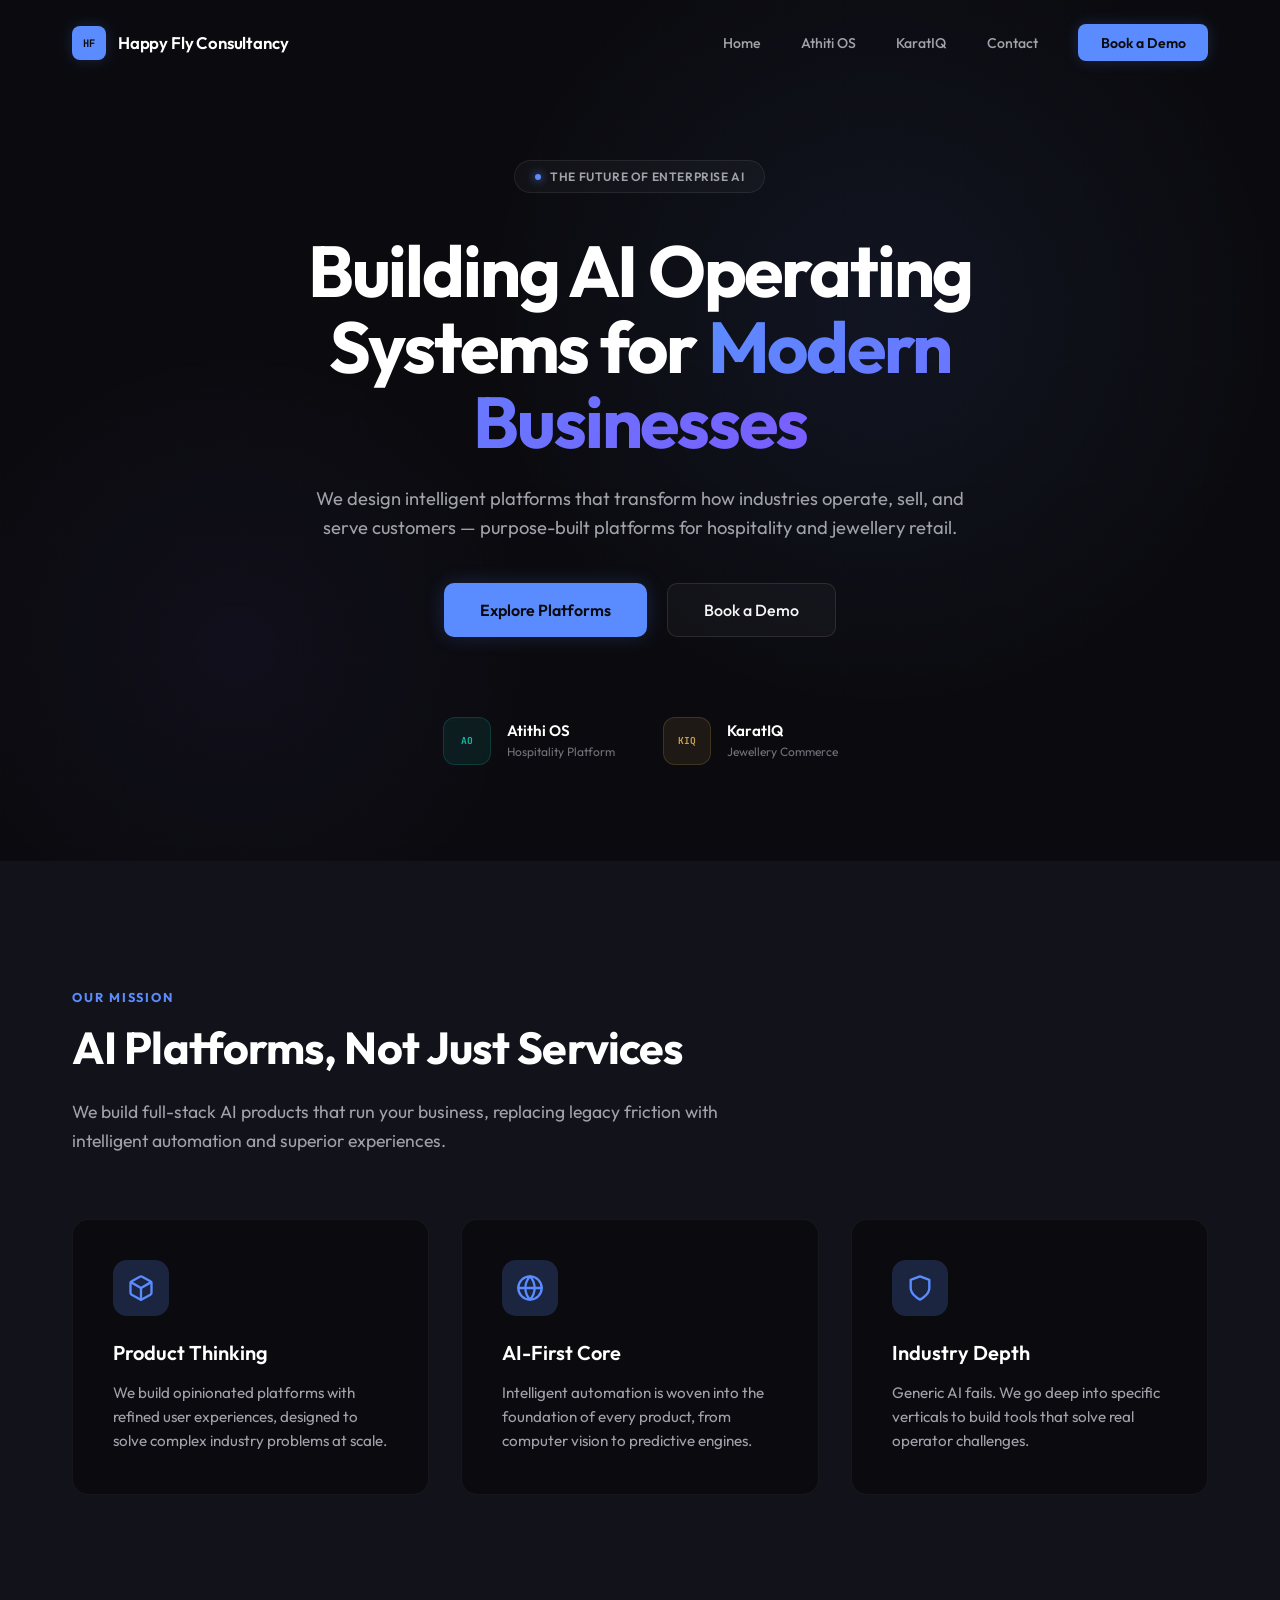
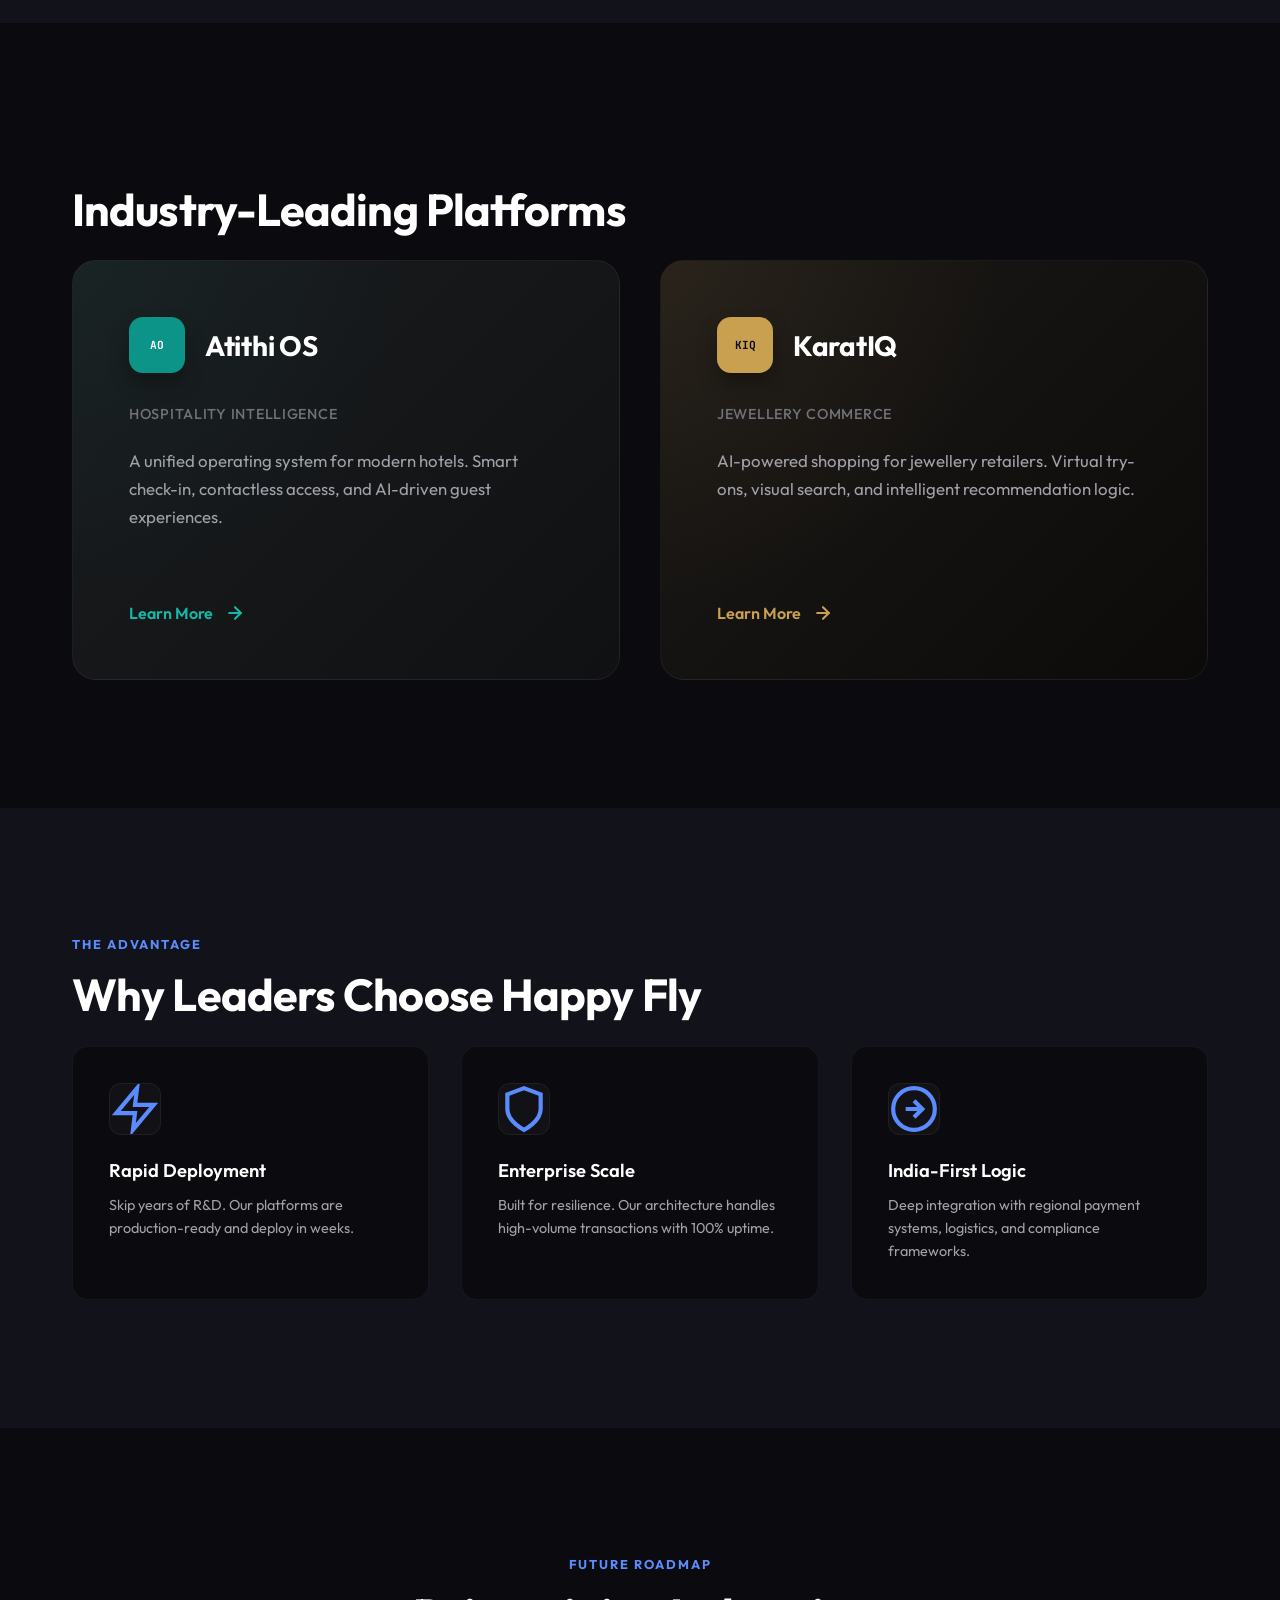
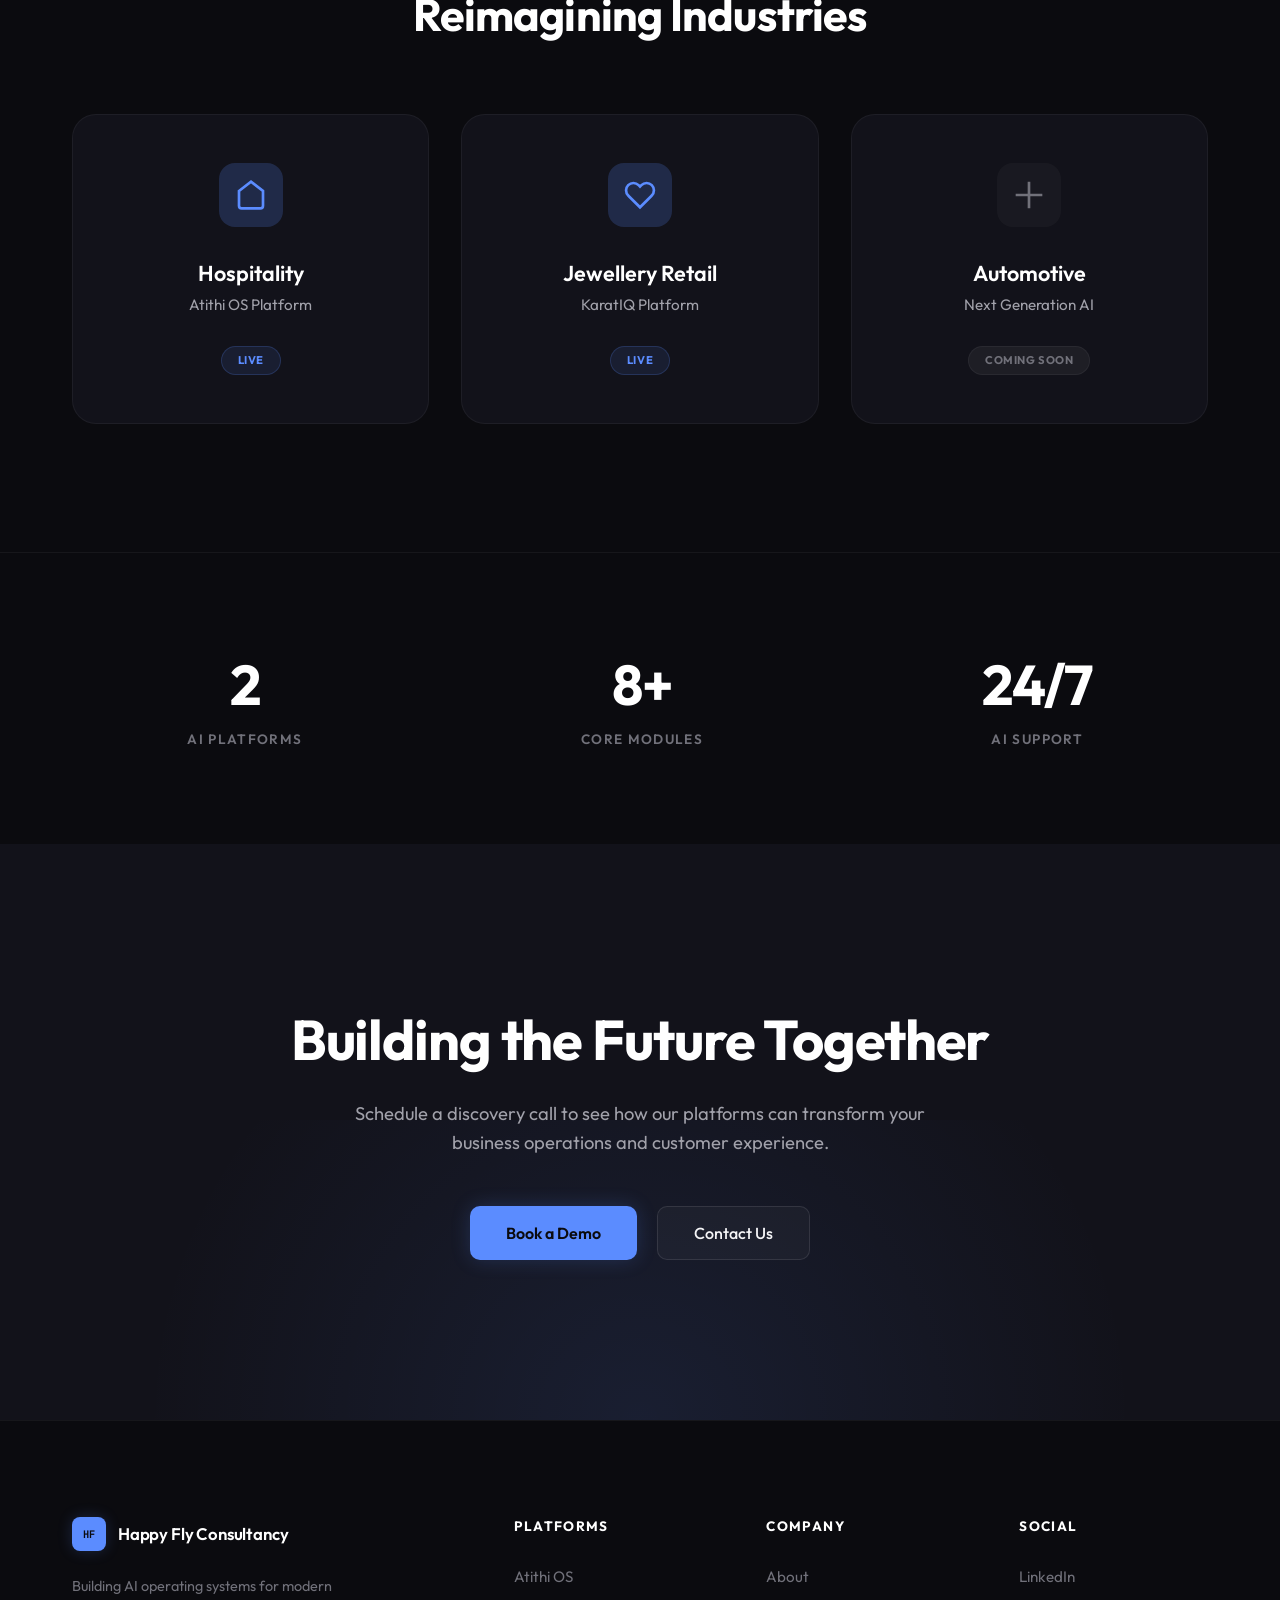
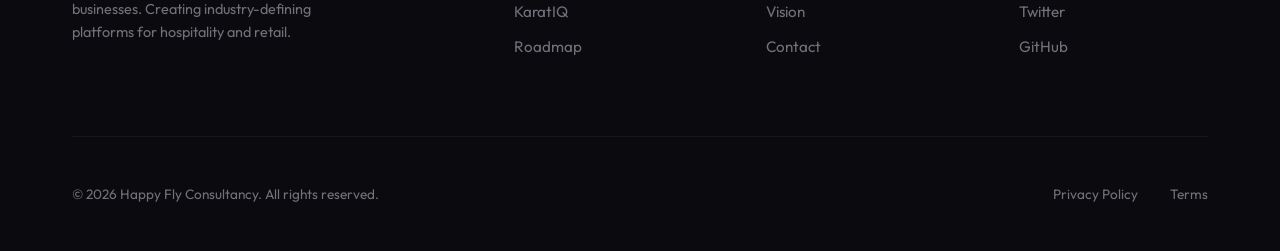
==== commit 82c5363d: "Update project files and add subdirectories" ====
--- a/index.html
+++ b/index.html
@@ -3,342 +3,377 @@
 <head>
 <meta charset="UTF-8">
 <meta name="viewport" content="width=device-width, initial-scale=1.0">
-<title>Atithi OS — Intelligent Hospitality Operating System | Happy Fly Consultancy</title>
-<meta name="description" content="Atithi OS by Happy Fly Consultancy — end-to-end hospitality operating system. Digital check-in, contactless access, AI concierge, QR ordering, and staff automation for Indian hotels.">
+<title>Happy Fly Consultancy — Building AI Operating Systems for Modern Businesses</title>
+<meta name="description" content="Happy Fly Consultancy builds AI-powered platforms for industries. Creators of Atithi OS for hospitality and KaratIQ for jewellery retail.">
 <link rel="preconnect" href="https://fonts.googleapis.com">
 <link rel="preconnect" href="https://fonts.gstatic.com" crossorigin>
 <link href="https://fonts.googleapis.com/css2?family=DM+Serif+Display:ital@0;1&family=Outfit:wght@300;400;500;600;700&family=JetBrains+Mono:wght@400;500&display=swap" rel="stylesheet">
 <style>
 *,*::before,*::after{margin:0;padding:0;box-sizing:border-box}
-:root{--navy:#0B1426;--deep:#0F1B2D;--teal:#0D9488;--teal-dark:#0A7A70;--mint:#14B8A6;--mint-light:#CCFBF1;--amber:#F59E0B;--amber-dark:#D97706;--white:#FFFFFF;--cream:#F0FDFA;--g50:#F8FAFC;--g100:#F1F5F9;--g200:#E2E8F0;--g300:#CBD5E1;--g400:#94A3B8;--g500:#64748B;--g600:#475569;--g700:#334155;--g800:#1E293B;--g900:#0F172A;--serif:'DM Serif Display',Georgia,serif;--sans:'Outfit',system-ui,sans-serif;--mono:'JetBrains Mono',monospace;--ease:cubic-bezier(0.16,1,0.3,1)}
-html{scroll-behavior:smooth}body{font-family:var(--sans);color:var(--g800);background:var(--white);overflow-x:hidden;-webkit-font-smoothing:antialiased}
+:root{
+  --dark:#0B0B0F;
+  --surface:#12121A;
+  --surface-lighter:#1A1A24;
+  --accent:#5B8CFF;
+  --accent-glow:rgba(91, 140, 255, 0.2);
+  --secondary-accent:#7A5CFF;
+  --text-primary:#F5F5F7;
+  --text-secondary:#A1A1AA;
+  --text-dim:#71717A;
+  --white:#FFFFFF;
+  --teal:#0D9488;
+  --teal-light:#14B8A6;
+  --gold:#C9A050;
+  --serif:'DM Serif Display',Georgia,serif;
+  --sans:'Outfit',system-ui,sans-serif;
+  --mono:'JetBrains Mono',monospace;
+  --ease:cubic-bezier(.16,1,.3,1);
+  --radius-lg:16px;
+  --radius-md:12px;
+}
+html{scroll-behavior:smooth}
+body{font-family:var(--sans);color:var(--text-primary);background:var(--dark);overflow-x:hidden;-webkit-font-smoothing:antialiased}
 .container{max-width:1200px;margin:0 auto;padding:0 2rem}
 
-@keyframes fadeUp{from{opacity:0;transform:translateY(40px)}to{opacity:1;transform:translateY(0)}}
-@keyframes float{0%,100%{transform:translateY(0)}50%{transform:translateY(-12px)}}
+@keyframes fadeUp{from{opacity:0;transform:translateY(30px)}to{opacity:1;transform:translateY(0)}}
+@keyframes float{0%,100%{transform:translateY(0)}50%{transform:translateY(-15px)}}
 @keyframes pulse-ring{0%{transform:scale(1);opacity:.4}100%{transform:scale(1.5);opacity:0}}
-@keyframes gradient-shift{0%{background-position:0% 50%}50%{background-position:100% 50%}100%{background-position:0% 50%}}
-
-.reveal{opacity:0;transform:translateY(40px);transition:all .8s var(--ease)}.reveal.visible{opacity:1;transform:translateY(0)}
+@keyframes glow-pulse{0%,100%{box-shadow:0 0 20px var(--accent-glow)}50%{box-shadow:0 0 40px rgba(91, 140, 255, 0.4)}}
+
+.reveal{opacity:0;transform:translateY(30px);transition:all .8s var(--ease)}.reveal.visible{opacity:1;transform:translateY(0)}
 .reveal-delay-1{transition-delay:.1s}.reveal-delay-2{transition-delay:.2s}.reveal-delay-3{transition-delay:.3s}
-.reveal-delay-4{transition-delay:.4s}.reveal-delay-5{transition-delay:.5s}.reveal-delay-6{transition-delay:.6s}
 
 /* NAV */
-nav{position:fixed;top:0;left:0;right:0;z-index:1000;padding:1.25rem 0;transition:all .4s var(--ease);background:transparent}
-nav.scrolled{background:rgba(11,20,38,.92);backdrop-filter:blur(20px);-webkit-backdrop-filter:blur(20px);padding:.8rem 0;box-shadow:0 1px 40px rgba(0,0,0,.15)}
+nav{position:fixed;top:0;left:0;right:0;z-index:1000;padding:1.5rem 0;transition:all .4s var(--ease);background:transparent}
+nav.scrolled{background:rgba(11,11,15,.8);backdrop-filter:blur(15px);-webkit-backdrop-filter:blur(15px);padding:1rem 0;border-bottom:1px solid rgba(255,255,255,0.05)}
 nav .container{display:flex;align-items:center;justify-content:space-between}
-.nav-logo{display:flex;align-items:center;gap:.7rem;text-decoration:none;color:var(--white)}
-.nav-logo-icon{width:36px;height:36px;background:linear-gradient(135deg,var(--teal),var(--mint));border-radius:8px;display:grid;place-items:center;font-weight:700;font-size:.7rem;color:var(--white);font-family:var(--mono)}
-.nav-logo-text{font-weight:600;font-size:1.05rem}.nav-logo-text span{font-weight:400;color:rgba(255,255,255,.5);font-size:.72rem;margin-left:.3rem}
-.nav-links{display:flex;gap:2rem;align-items:center}
-.nav-links a{color:rgba(255,255,255,.7);text-decoration:none;font-size:.86rem;font-weight:500;letter-spacing:.02em;transition:color .3s;position:relative}
+.nav-logo{display:flex;align-items:center;gap:.75rem;text-decoration:none;color:var(--white)}
+.nav-logo-mark{width:34px;height:34px;background:var(--accent);border-radius:8px;display:grid;place-items:center;font-weight:700;font-size:.65rem;color:var(--dark);font-family:var(--mono);box-shadow:0 0 15px var(--accent-glow)}
+.nav-logo-name{font-weight:600;font-size:1.05rem;letter-spacing:-0.01em}
+.nav-links{display:flex;gap:2.5rem;align-items:center}
+.nav-links a{color:var(--text-secondary);text-decoration:none;font-size:.88rem;font-weight:500;transition:color .3s;position:relative}
 .nav-links a:hover{color:var(--white)}
-.nav-links a::after{content:'';position:absolute;bottom:-4px;left:0;width:0;height:2px;background:var(--teal);transition:width .3s var(--ease)}
-.nav-links a:hover::after{width:100%}
-.nav-cta{background:var(--teal);color:var(--white)!important;padding:.55rem 1.4rem;border-radius:6px;font-weight:600;font-size:.85rem;transition:all .3s!important}
-.nav-cta::after{display:none!important}.nav-cta:hover{background:var(--mint)!important;transform:translateY(-1px)}
+.nav-links a.nav-cta{background:var(--accent);color:var(--dark);padding:.6rem 1.4rem;border-radius:8px;font-weight:600;box-shadow:0 0 15px var(--accent-glow)}
+.nav-links a.nav-cta:hover{background:var(--white);transform:translateY(-1px);box-shadow:0 5px 20px rgba(255,255,255,0.2)}
+
 .mobile-toggle{display:none;background:none;border:none;cursor:pointer;padding:.5rem}
-
-.nav-logo-img{height:34px;width:auto;object-fit:contain}
-.hf-logo-img{height:50px;width:auto;object-fit:contain}
-.footer-hf-logo{height:24px;width:auto;object-fit:contain}
-.mobile-toggle span{display:block;width:22px;height:2px;background:var(--white);margin:5px 0;border-radius:2px}
+.mobile-toggle span{display:block;width:24px;height:2px;background:var(--white);margin:6px 0;border-radius:2px}
 
 /* HERO */
-.hero{min-height:100vh;display:flex;align-items:center;background:var(--navy);position:relative;overflow:hidden;padding:8rem 0 6rem}
-.hero::before{content:'';position:absolute;top:-30%;right:-15%;width:800px;height:800px;background:radial-gradient(circle,rgba(13,148,136,.15) 0%,transparent 70%);border-radius:50%;animation:float 8s ease-in-out infinite}
-.hero::after{content:'';position:absolute;bottom:-20%;left:-10%;width:600px;height:600px;background:radial-gradient(circle,rgba(245,158,11,.08) 0%,transparent 70%);border-radius:50%;animation:float 10s ease-in-out infinite reverse}
-.hero-grid{position:absolute;inset:0;opacity:.03;background-image:linear-gradient(rgba(255,255,255,.5) 1px,transparent 1px),linear-gradient(90deg,rgba(255,255,255,.5) 1px,transparent 1px);background-size:60px 60px}
-.hero .container{position:relative;z-index:2}.hero-content{max-width:720px}
-.hero-badge{display:inline-flex;align-items:center;gap:.5rem;background:rgba(13,148,136,.12);border:1px solid rgba(13,148,136,.25);padding:.4rem 1rem;border-radius:100px;margin-bottom:2rem;animation:fadeUp .8s var(--ease) .2s both}
-.hero-badge-dot{width:7px;height:7px;border-radius:50%;background:var(--mint);position:relative}
-.hero-badge-dot::after{content:'';position:absolute;inset:-3px;border-radius:50%;border:1px solid var(--mint);animation:pulse-ring 2s infinite}
-.hero-badge span{font-size:.76rem;color:var(--mint);font-weight:500;letter-spacing:.06em;text-transform:uppercase}
-.hero-product-name{font-size:.88rem;font-weight:600;color:var(--mint);letter-spacing:.15em;text-transform:uppercase;margin-bottom:.8rem;animation:fadeUp .8s var(--ease) .3s both}
-.hero-product-name em{font-style:normal;font-weight:400;color:var(--g500);letter-spacing:.05em;text-transform:none;font-size:.78rem}
-.hero h1{font-family:var(--serif);font-size:clamp(2.8rem,5.5vw,4.2rem);color:var(--white);line-height:1.1;margin-bottom:1.5rem;animation:fadeUp .8s var(--ease) .4s both}
-.hero h1 em{font-style:italic;background:linear-gradient(135deg,var(--mint),var(--amber));-webkit-background-clip:text;-webkit-text-fill-color:transparent;background-clip:text}
-.hero-sub{font-size:1.12rem;color:var(--g400);line-height:1.7;max-width:560px;margin-bottom:2.5rem;animation:fadeUp .8s var(--ease) .55s both}
-.hero-actions{display:flex;gap:1rem;flex-wrap:wrap;animation:fadeUp .8s var(--ease) .7s both}
-.btn-primary{display:inline-flex;align-items:center;gap:.5rem;background:var(--teal);color:var(--white);padding:.9rem 2rem;border-radius:8px;text-decoration:none;font-weight:600;font-size:.95rem;transition:all .3s var(--ease);border:none;cursor:pointer}
-.btn-primary:hover{background:var(--teal-dark);transform:translateY(-2px);box-shadow:0 8px 30px rgba(13,148,136,.35)}
-.btn-primary svg{transition:transform .3s}.btn-primary:hover svg{transform:translateX(3px)}
-.btn-secondary{display:inline-flex;align-items:center;gap:.5rem;background:transparent;color:var(--g300);padding:.9rem 2rem;border-radius:8px;text-decoration:none;font-weight:500;font-size:.95rem;border:1px solid rgba(255,255,255,.15);transition:all .3s}
-.btn-secondary:hover{border-color:rgba(255,255,255,.4);color:var(--white);background:rgba(255,255,255,.05)}
-.hero-stats{display:flex;gap:3rem;margin-top:4rem;padding-top:2.5rem;border-top:1px solid rgba(255,255,255,.08);animation:fadeUp .8s var(--ease) .85s both}
-.hero-stat-value{font-family:var(--mono);font-size:2rem;font-weight:500;color:var(--mint)}
-.hero-stat-label{font-size:.78rem;color:var(--g500);margin-top:.3rem}
-
-/* TRUST */
-.trust-bar{background:var(--g50);padding:3.5rem 0;border-bottom:1px solid var(--g200)}
-.trust-bar p{text-align:center;font-size:.76rem;text-transform:uppercase;letter-spacing:.12em;color:var(--g400);font-weight:600;margin-bottom:2rem}
-.trust-logos{display:flex;justify-content:center;align-items:center;gap:3.5rem;flex-wrap:wrap}
-.trust-logo{font-weight:700;font-size:1.1rem;color:var(--g300);letter-spacing:.03em;white-space:nowrap;transition:color .3s}.trust-logo:hover{color:var(--g500)}
-
-/* SECTIONS SHARED */
-.section-eyebrow{font-size:.73rem;text-transform:uppercase;letter-spacing:.15em;color:var(--teal);font-weight:700;margin-bottom:1rem;display:flex;align-items:center;gap:.75rem}
-.section-eyebrow::before{content:'';width:32px;height:2px;background:var(--teal);border-radius:2px}
-.section-title{font-family:var(--serif);font-size:clamp(2rem,3.5vw,2.8rem);color:var(--g900);line-height:1.15;margin-bottom:1rem}
-.section-subtitle{font-size:1.02rem;color:var(--g500);max-width:600px;line-height:1.65;margin-bottom:3.5rem}
-
-/* PAIN */
-.pain{padding:7rem 0;background:var(--white)}
-.pain-grid{display:grid;grid-template-columns:repeat(3,1fr);gap:1.5rem}
-.pain-card{background:var(--g50);border:1px solid var(--g200);border-radius:12px;padding:2rem;transition:all .4s var(--ease);position:relative;overflow:hidden}
-.pain-card::before{content:'';position:absolute;top:0;left:0;right:0;height:3px;background:linear-gradient(90deg,var(--teal),var(--mint));transform:scaleX(0);transform-origin:left;transition:transform .5s var(--ease)}
-.pain-card:hover::before{transform:scaleX(1)}.pain-card:hover{transform:translateY(-4px);box-shadow:0 12px 40px rgba(0,0,0,.06);border-color:transparent}
-.pain-icon{width:44px;height:44px;border-radius:10px;background:var(--cream);display:grid;place-items:center;margin-bottom:1.2rem}
-.pain-icon svg{width:22px;height:22px;color:var(--teal)}
-.pain-card h3{font-weight:700;font-size:1.05rem;margin-bottom:.6rem;color:var(--g900)}
-.pain-card p{font-size:.87rem;color:var(--g500);line-height:1.6}
-
-/* PLATFORM */
-.platform{padding:7rem 0;background:var(--navy);position:relative;overflow:hidden}
-.platform::before{content:'';position:absolute;top:0;right:0;width:40%;height:100%;background:radial-gradient(ellipse at right,rgba(13,148,136,.08) 0%,transparent 70%)}
-.platform .section-eyebrow{color:var(--mint)}.platform .section-eyebrow::before{background:var(--mint)}
-.platform .section-title{color:var(--white)}.platform .section-subtitle{color:var(--g400)}
-.platform-header-row{display:flex;align-items:flex-end;justify-content:space-between;flex-wrap:wrap;gap:1rem;margin-bottom:3.5rem}
-.platform-product-badge{display:inline-flex;align-items:center;gap:.6rem;background:rgba(255,255,255,.05);border:1px solid rgba(255,255,255,.1);border-radius:8px;padding:.6rem 1.2rem}
-.badge-icon{width:32px;height:32px;border-radius:6px;background:linear-gradient(135deg,var(--teal),var(--mint));display:grid;place-items:center;font-family:var(--mono);font-size:.55rem;font-weight:700;color:var(--white)}
-.badge-text{font-size:.82rem;color:var(--g300);font-weight:500}.badge-text strong{color:var(--white);font-weight:700;display:block;font-size:.92rem}
-.modules-grid{display:grid;grid-template-columns:repeat(auto-fit,minmax(320px,1fr));gap:1.5rem;position:relative;z-index:2}
-.module-card{background:rgba(255,255,255,.04);border:1px solid rgba(255,255,255,.08);border-radius:14px;padding:2.2rem;transition:all .5s var(--ease);position:relative;overflow:hidden}
-.module-card::after{content:'';position:absolute;inset:0;border-radius:14px;background:linear-gradient(135deg,rgba(13,148,136,.1),transparent 60%);opacity:0;transition:opacity .5s}
-.module-card:hover{border-color:rgba(13,148,136,.3);transform:translateY(-4px)}.module-card:hover::after{opacity:1}
-.module-card>*{position:relative;z-index:2}
-.module-number{font-family:var(--mono);font-size:.68rem;color:var(--teal);letter-spacing:.1em;margin-bottom:1rem;font-weight:500}
-.module-icon{width:48px;height:48px;border-radius:12px;background:rgba(13,148,136,.12);display:grid;place-items:center;margin-bottom:1.2rem}
-.module-icon svg{width:24px;height:24px;color:var(--mint)}
-.module-card h3{color:var(--white);font-weight:700;font-size:1.2rem;margin-bottom:.7rem}
-.module-card p{color:var(--g400);font-size:.87rem;line-height:1.65;margin-bottom:1.2rem}
-.module-features{list-style:none;display:flex;flex-direction:column;gap:.5rem}
-.module-features li{display:flex;align-items:flex-start;gap:.5rem;font-size:.82rem;color:var(--g400)}
-.module-features li svg{width:16px;height:16px;color:var(--mint);flex-shrink:0;margin-top:2px}
-
-/* STATS */
-.stats-section{padding:5rem 0;background:linear-gradient(135deg,var(--teal),#0A7A70,#065F56);background-size:200% 200%;animation:gradient-shift 6s ease infinite;position:relative}
-.stats-section::before{content:'';position:absolute;inset:0;background:url("data:image/svg+xml,%3Csvg width='60' height='60' xmlns='http://www.w3.org/2000/svg'%3E%3Cpath d='M30 0v60M0 30h60' stroke='%23ffffff' stroke-width='0.5' opacity='0.05'/%3E%3C/svg%3E")}
-.stats-grid{display:grid;grid-template-columns:repeat(4,1fr);gap:2rem;position:relative;z-index:2;text-align:center}
-.stat-value{font-family:var(--serif);font-size:clamp(2.2rem,4vw,3rem);color:var(--white);line-height:1}
-.stat-label{font-size:.82rem;color:rgba(255,255,255,.7);margin-top:.6rem}
-
-/* WHY US */
-.why-us{padding:7rem 0;background:var(--g50)}
-.why-grid{display:grid;grid-template-columns:repeat(2,1fr);gap:1.5rem}
-.why-card{background:var(--white);border:1px solid var(--g200);border-radius:14px;padding:2.2rem;transition:all .4s var(--ease)}
-.why-card:hover{border-color:var(--teal);box-shadow:0 8px 30px rgba(13,148,136,.08);transform:translateY(-3px)}
-.why-card-icon{width:44px;height:44px;border-radius:10px;margin-bottom:1.2rem;display:grid;place-items:center}
-.why-card-icon.amber{background:rgba(245,158,11,.1)}.why-card-icon.amber svg{color:var(--amber-dark)}
-.why-card-icon.teal{background:var(--cream)}.why-card-icon.teal svg{color:var(--teal)}
-.why-card h3{font-weight:700;font-size:1.1rem;margin-bottom:.6rem;color:var(--g900)}
-.why-card p{font-size:.88rem;color:var(--g500);line-height:1.65}
-
-/* INTEGRATIONS */
-.integrations{padding:7rem 0;background:var(--white)}
-.integration-visual{display:flex;justify-content:center;align-items:center;gap:1.5rem;flex-wrap:wrap;margin-top:3rem}
-.int-node{background:var(--g50);border:1px solid var(--g200);border-radius:12px;padding:1.1rem 1.6rem;text-align:center;transition:all .3s var(--ease);min-width:150px}
-.int-node:hover{border-color:var(--teal);background:var(--cream);transform:scale(1.04)}
-.int-node-name{font-weight:700;font-size:.86rem;color:var(--g800)}.int-node-sub{font-size:.7rem;color:var(--g400);margin-top:.2rem}
-.int-center{background:var(--navy);color:var(--white);border:2px solid var(--teal);border-radius:50%;width:140px;height:140px;display:grid;place-items:center;text-align:center;box-shadow:0 0 50px rgba(13,148,136,.25)}
-.int-center-text{font-weight:700;font-size:.92rem;line-height:1.2}.int-center-text small{display:block;font-weight:400;font-size:.6rem;color:var(--mint);margin-top:.3rem}
-
-.deploy-modes{display:flex;justify-content:center;gap:1.5rem;margin-top:3rem;flex-wrap:wrap}
-.deploy-mode{display:flex;align-items:center;gap:.6rem;background:var(--g50);border:1px solid var(--g200);border-radius:10px;padding:.9rem 1.4rem;transition:all .3s var(--ease);min-width:220px}
-.deploy-mode:hover{border-color:var(--teal);background:var(--cream);transform:translateY(-2px);box-shadow:0 6px 20px rgba(13,148,136,.08)}
-.deploy-mode svg{color:var(--teal);flex-shrink:0}
-.deploy-mode strong{font-size:.85rem;color:var(--g800);white-space:nowrap}
-.deploy-mode span{font-size:.7rem;color:var(--g400);display:block;margin-top:.1rem}
-
-/* ABOUT COMPANY */
-.about-company{padding:6rem 0;background:var(--navy);position:relative;overflow:hidden}
-.about-company::before{content:'\201C';position:absolute;top:.5rem;left:5%;font-family:var(--serif);font-size:18rem;color:rgba(13,148,136,.04);line-height:1}
-.about-inner{max-width:800px;margin:0 auto;text-align:center;position:relative;z-index:2}
-.about-company-badge{display:inline-flex;align-items:center;gap:.5rem;background:rgba(245,158,11,.1);border:1px solid rgba(245,158,11,.2);border-radius:100px;padding:.35rem 1rem;margin-bottom:1.5rem}
-.about-company-badge span{font-size:.72rem;color:var(--amber);font-weight:600;letter-spacing:.08em;text-transform:uppercase}
-.about-inner h2{font-family:var(--serif);font-size:1.8rem;color:var(--white);margin-bottom:1.2rem;line-height:1.3}
-.about-inner p{font-size:1rem;color:var(--g400);line-height:1.75;margin-bottom:1rem}.about-inner p strong{color:var(--mint)}
-.about-hf-logo{display:inline-flex;align-items:center;gap:.6rem;margin-top:1.5rem;padding:.8rem 1.5rem;background:rgba(255,255,255,.04);border:1px solid rgba(255,255,255,.08);border-radius:10px}
-.hf-mark{width:34px;height:34px;background:linear-gradient(135deg,var(--amber),var(--amber-dark));border-radius:7px;display:grid;place-items:center;font-family:var(--mono);font-size:.65rem;font-weight:700;color:var(--white)}
-.hf-text{text-align:left}.hf-text strong{display:block;color:var(--white);font-size:.9rem;font-weight:700}.hf-text span{font-size:.7rem;color:var(--g500)}
+.hero{min-height:90vh;display:flex;align-items:center;background:var(--dark);position:relative;overflow:hidden;padding:10rem 0 6rem}
+.hero::before{content:'';position:absolute;top:-10%;right:0;width:800px;height:800px;background:radial-gradient(circle,rgba(91,140,255,0.08) 0%,transparent 70%);border-radius:50%;animation:float 10s ease-in-out infinite}
+.hero::after{content:'';position:absolute;bottom:-10%;left:-5%;width:600px;height:600px;background:radial-gradient(circle,rgba(122,92,255,0.05) 0%,transparent 70%);border-radius:50%;animation:float 12s ease-in-out infinite reverse}
+.hero-grid{position:absolute;inset:0;opacity:.1;background-image:linear-gradient(rgba(255,255,255,.05) 1px,transparent 1px),linear-gradient(90deg,rgba(255,255,255,.05) 1px,transparent 1px);background-size:60px 60px}
+.hero .container{position:relative;z-index:2;text-align:center}
+.hero-badge{display:inline-flex;align-items:center;gap:.6rem;background:rgba(255,255,255,0.03);border:1px solid rgba(255,255,255,0.08);padding:.5rem 1.25rem;border-radius:100px;margin-bottom:2.5rem;animation:fadeUp .8s var(--ease) .2s both}
+.hero-badge-dot{width:6px;height:6px;border-radius:50%;background:var(--accent);box-shadow:0 0 10px var(--accent)}
+.hero-badge span{font-size:.75rem;color:var(--text-secondary);font-weight:600;letter-spacing:.05em;text-transform:uppercase}
+.hero h1{font-family:var(--sans);font-weight:700;font-size:clamp(2.8rem,6vw,4.5rem);color:var(--white);line-height:1.05;letter-spacing:-0.03em;max-width:900px;margin:0 auto 1.5rem;animation:fadeUp .8s var(--ease) .35s both}
+.hero h1 span{background:linear-gradient(135deg,var(--accent),var(--secondary-accent));-webkit-background-clip:text;-webkit-text-fill-color:transparent;background-clip:text}
+.hero-sub{font-size:1.15rem;color:var(--text-secondary);line-height:1.6;max-width:650px;margin:0 auto 2.5rem;animation:fadeUp .8s var(--ease) .5s both}
+.hero-actions{display:flex;gap:1.25rem;justify-content:center;flex-wrap:wrap;animation:fadeUp .8s var(--ease) .65s both}
+.btn-primary{display:inline-flex;align-items:center;gap:.6rem;background:var(--accent);color:var(--dark);padding:1rem 2.25rem;border-radius:10px;text-decoration:none;font-weight:600;font-size:1rem;transition:all .3s var(--ease);box-shadow:0 0 20px var(--accent-glow)}
+.btn-primary:hover{background:var(--white);transform:translateY(-2px);box-shadow:0 10px 30px rgba(255,255,255,0.15)}
+.btn-secondary{display:inline-flex;align-items:center;gap:.6rem;background:rgba(255,255,255,0.03);color:var(--text-primary);padding:1rem 2.25rem;border-radius:10px;text-decoration:none;font-weight:500;font-size:1rem;border:1px solid rgba(255,255,255,0.1);transition:all .3s}
+.btn-secondary:hover{background:rgba(255,255,255,0.06);border-color:rgba(255,255,255,0.2)}
+
+.hero-products-preview{display:flex;justify-content:center;gap:3rem;margin-top:5rem;animation:fadeUp .8s var(--ease) .8s both}
+.hero-product-chip{display:flex;align-items:center;gap:1rem;text-decoration:none;transition:all .4s var(--ease)}
+.hero-product-chip:hover{transform:translateY(-3px)}
+.hpc-icon{width:48px;height:48px;border-radius:12px;display:grid;place-items:center;font-family:var(--mono);font-size:.6rem;font-weight:700}
+.hpc-icon.teal{background:rgba(20,184,166,0.1);color:var(--teal-light);border:1px solid rgba(20,184,166,0.2)}
+.hpc-icon.gold{background:rgba(201,160,80,0.1);color:var(--gold);border:1px solid rgba(201,160,80,0.2)}
+.hpc-text{text-align:left}.hpc-text strong{display:block;color:var(--white);font-size:.95rem;font-weight:600}.hpc-text span{font-size:.75rem;color:var(--text-dim)}
+
+/* WHAT WE DO */
+.what-we-do{padding:8rem 0;background:var(--surface)}
+.section-eyebrow{font-size:.8rem;color:var(--accent);font-weight:700;text-transform:uppercase;letter-spacing:.15em;margin-bottom:1rem;display:block}
+.section-title{font-size:clamp(2rem,4vw,2.8rem);color:var(--white);letter-spacing:-0.02em;line-height:1.2;margin-bottom:1.5rem}
+.section-subtitle{font-size:1.1rem;color:var(--text-secondary);max-width:650px;line-height:1.6;margin-bottom:4rem}
+.wwd-grid{display:grid;grid-template-columns:repeat(3,1fr);gap:2rem}
+.wwd-card{background:var(--dark);border:1px solid rgba(255,255,255,0.05);border-radius:var(--radius-lg);padding:2.5rem;transition:all .4s var(--ease)}
+.wwd-card:hover{border-color:var(--accent);transform:translateY(-5px)}
+.wwd-icon{width:56px;height:56px;border-radius:14px;background:var(--accent-glow);display:grid;place-items:center;margin-bottom:1.5rem;color:var(--accent)}
+.wwd-icon svg{width:28px;height:28px}
+.wwd-card h3{font-size:1.25rem;font-weight:600;margin-bottom:1rem;color:var(--white)}
+.wwd-card p{font-size:.95rem;color:var(--text-secondary);line-height:1.6}
+
+/* PRODUCTS */
+.products{padding:8rem 0;background:var(--dark)}
+.products-grid{display:grid;grid-template-columns:repeat(2,1fr);gap:2.5rem}
+.product-card{border-radius:24px;padding:3.5rem;transition:all .5s var(--ease);position:relative;overflow:hidden;display:flex;flex-direction:column;justify-content:space-between;min-height:420px;text-decoration:none;border:1px solid rgba(255,255,255,0.05)}
+.product-card:hover{transform:translateY(-8px);border-color:rgba(255,255,255,0.15)}
+
+.product-card.atithi{background:linear-gradient(135deg, #1A1C1E 0%, #0F1113 100%);}
+.product-card.atithi::before{content:'';position:absolute;inset:0;background:radial-gradient(circle at 0% 0%, rgba(20,184,166,0.05) 0%, transparent 50%);transition:opacity .5s}
+.product-card.atithi .pc-icon{background:var(--teal);color:var(--white)}
+.product-card.atithi .pc-link{color:var(--teal-light)}
+
+.product-card.karatiq{background:linear-gradient(135deg, #1C1917 0%, #0C0B0A 100%);}
+.product-card.karatiq::before{content:'';position:absolute;inset:0;background:radial-gradient(circle at 0% 0%, rgba(201,160,80,0.08) 0%, transparent 50%);transition:opacity .5s}
+.product-card.karatiq .pc-icon{background:var(--gold);color:var(--dark)}
+.product-card.karatiq .pc-link{color:var(--gold)}
+
+.pc-top{display:flex;align-items:center;gap:1.25rem;margin-bottom:2rem;position:relative;z-index:2}
+.pc-icon{width:56px;height:56px;border-radius:14px;display:grid;place-items:center;font-family:var(--mono);font-size:.7rem;font-weight:700;box-shadow:0 10px 20px rgba(0,0,0,0.3)}
+.pc-name{font-size:1.75rem;font-weight:700;color:var(--white);letter-spacing:-0.01em}
+.pc-tagline{font-size:.9rem;color:var(--text-dim);font-weight:500;text-transform:uppercase;letter-spacing:.05em;margin-bottom:1.5rem;display:block;position:relative;z-index:2}
+.product-card p{font-size:1.05rem;color:var(--text-secondary);line-height:1.65;margin-bottom:3rem;position:relative;z-index:2}
+.pc-link{display:inline-flex;align-items:center;gap:.75rem;font-weight:600;font-size:1rem;transition:all .3s var(--ease);z-index:2}
+.pc-link svg{transition:transform .3s}.pc-link:hover svg{transform:translateX(5px)}
+
+/* WHY */
+.why{padding:8rem 0;background:var(--surface)}
+.why-grid{display:grid;grid-template-columns:repeat(auto-fit,minmax(280px,1fr));gap:2rem}
+.why-card{background:var(--dark);border:1px solid rgba(255,255,255,0.05);border-radius:var(--radius-lg);padding:2.25rem;transition:all .4s var(--ease)}
+.why-card:hover{border-color:var(--accent);transform:translateY(-4px)}
+.why-icon{width:52px;height:52px;border-radius:12px;background:rgba(255,255,255,0.03);display:grid;place-items:center;margin-bottom:1.5rem;color:var(--accent);border:1px solid rgba(255,255,255,0.05)}
+.why-card h3{font-size:1.15rem;font-weight:600;margin-bottom:.75rem;color:var(--white)}
+.why-card p{font-size:.9rem;color:var(--text-secondary);line-height:1.6}
+
+/* VISION */
+.vision{padding:8rem 0;background:var(--dark);text-align:center}
+.vision-industries{display:flex;justify-content:center;gap:2rem;margin-top:4.5rem;flex-wrap:wrap}
+.vi-item{background:var(--surface);border:1px solid rgba(255,255,255,0.05);border-radius:24px;padding:3rem;flex:1;min-width:300px;transition:all .4s var(--ease)}
+.vi-item:hover{border-color:var(--accent);transform:scale(1.02)}
+.vi-icon{width:64px;height:64px;border-radius:16px;display:grid;place-items:center;margin:0 auto 2rem}
+.vi-icon.blue-bg{background:var(--accent-glow);color:var(--accent)}
+.vi-icon.dim-bg{background:rgba(255,255,255,0.03);color:var(--text-dim)}
+.vi-item h4{font-size:1.35rem;font-weight:600;color:var(--white);margin-bottom:.5rem}
+.vi-item p{color:var(--text-secondary);font-size:.95rem;margin-bottom:2rem}
+.vi-tag{display:inline-block;padding:.4rem 1rem;border-radius:100px;font-size:.7rem;font-weight:700;text-transform:uppercase;letter-spacing:.05em}
+.vi-tag.live{background:rgba(91,140,255,0.1);color:var(--accent);border:1px solid var(--accent-glow)}
+.vi-tag.soon{background:rgba(255,255,255,0.05);color:var(--text-dim);border:1px solid rgba(255,255,255,0.05)}
+
+/* CREDIBILITY */
+.credibility{padding:6rem 0;border-top:1px solid rgba(255,255,255,0.05);background:var(--dark)}
+.cred-stats{display:flex;justify-content:space-around;text-align:center;gap:3rem}
+.cred-stat-val{font-size:3.5rem;font-weight:700;color:var(--white);letter-spacing:-0.03em;margin-bottom:.5rem;display:block}
+.cred-stat-label{font-size:.85rem;color:var(--text-dim);text-transform:uppercase;letter-spacing:.1em;font-weight:600}
 
 /* CTA */
-.cta{padding:8rem 0;background:var(--g50);text-align:center;position:relative;overflow:hidden}
-.cta::before{content:'';position:absolute;top:50%;left:50%;width:600px;height:600px;transform:translate(-50%,-50%);background:radial-gradient(circle,rgba(13,148,136,.06),transparent 70%);border-radius:50%}
-.cta .container{position:relative;z-index:2}
-.cta h2{font-family:var(--serif);font-size:clamp(2rem,4vw,3rem);color:var(--g900);margin-bottom:1rem}
-.cta p{font-size:1.02rem;color:var(--g500);margin-bottom:2.5rem;max-width:520px;margin-inline:auto;line-height:1.6}
-.cta-actions{display:flex;gap:1rem;justify-content:center;flex-wrap:wrap}
-.cta .btn-secondary{color:var(--g600);border-color:var(--g300)}.cta .btn-secondary:hover{color:var(--g800);border-color:var(--g500);background:var(--white)}
-.cta-note{font-size:.78rem;color:var(--g400);margin-top:1.5rem;display:flex;align-items:center;justify-content:center;gap:.4rem}
-.cta-note svg{width:14px;height:14px}
+.cta{padding:10rem 0;background:var(--surface);text-align:center;position:relative;overflow:hidden}
+.cta-glow{position:absolute;bottom:0;left:50%;transform:translateX(-50%);width:100%;height:300px;background:radial-gradient(circle at center bottom, rgba(91,140,255,0.1) 0%, transparent 70%);pointer-events:none}
+.cta h2{font-size:clamp(2.5rem,5vw,3.5rem);font-weight:700;color:var(--white);letter-spacing:-0.02em;margin-bottom:1.5rem}
+.cta p{font-size:1.15rem;color:var(--text-secondary);max-width:600px;margin:0 auto 3rem;line-height:1.6}
 
 /* FOOTER */
-footer{background:var(--navy);padding:4rem 0 2rem;color:var(--g400)}
-.footer-top{display:grid;grid-template-columns:2fr 1fr 1fr 1fr;gap:3rem;padding-bottom:3rem;border-bottom:1px solid rgba(255,255,255,.06)}
-.footer-brand p{font-size:.85rem;line-height:1.6;max-width:280px;color:var(--g500);margin-top:1rem}
-.dual-logos{display:flex;flex-direction:column;gap:.8rem}
-.product-logo{display:flex;align-items:center;gap:.6rem;text-decoration:none;color:var(--white)}
-.p-icon{width:30px;height:30px;border-radius:6px;background:linear-gradient(135deg,var(--teal),var(--mint));display:grid;place-items:center;font-family:var(--mono);font-size:.5rem;font-weight:700;color:var(--white)}
-.p-text{font-weight:600;font-size:.95rem;color:var(--white)}
-.company-line{font-size:.72rem;color:var(--g500);display:flex;align-items:center;gap:.4rem}
-.c-dot{width:4px;height:4px;background:var(--amber);border-radius:50%}
-.footer-col h4{color:var(--white);font-size:.8rem;font-weight:700;text-transform:uppercase;letter-spacing:.1em;margin-bottom:1.2rem}
-.footer-col a{display:block;color:var(--g500);text-decoration:none;font-size:.85rem;margin-bottom:.7rem;transition:color .3s}.footer-col a:hover{color:var(--mint)}
-.footer-bottom{padding-top:2rem;display:flex;justify-content:space-between;align-items:center;font-size:.76rem;color:var(--g600)}
-.footer-bottom-links{display:flex;gap:1.5rem}.footer-bottom-links a{color:var(--g600);text-decoration:none;transition:color .3s}.footer-bottom-links a:hover{color:var(--g400)}
+footer{padding:6rem 0 3rem;background:var(--dark);border-top:1px solid rgba(255,255,255,0.05)}
+.footer-top{display:grid;grid-template-columns:2fr 1fr 1fr 1fr;gap:4rem;margin-bottom:4rem}
+.footer-brand .nav-logo{margin-bottom:1.5rem}
+.footer-brand p{color:var(--text-dim);font-size:.9rem;line-height:1.6;max-width:300px}
+.footer-col h4{color:var(--white);font-size:.85rem;font-weight:700;text-transform:uppercase;letter-spacing:.1em;margin-bottom:2rem}
+.footer-col a{display:block;color:var(--text-dim);text-decoration:none;font-size:.95rem;margin-bottom:1rem;transition:color .3s}
+.footer-col a:hover{color:var(--accent)}
+.footer-bottom{padding-top:3rem;border-top:1px solid rgba(255,255,255,0.05);display:flex;justify-content:space-between;color:var(--text-dim);font-size:.85rem}
 
 /* RESPONSIVE */
-@media(max-width:1024px){.footer-top{grid-template-columns:1fr 1fr;gap:2rem}.hero-stats{gap:2rem}}
-@media(max-width:768px){.nav-links{display:none}.mobile-toggle{display:block}.pain-grid{grid-template-columns:1fr}.modules-grid{grid-template-columns:1fr}.stats-grid{grid-template-columns:repeat(2,1fr);gap:2rem}.why-grid{grid-template-columns:1fr}.hero-stats{flex-wrap:wrap;gap:1.5rem}.footer-top{grid-template-columns:1fr}.footer-bottom{flex-direction:column;gap:1rem;text-align:center}.integration-visual{gap:1rem}.int-center{width:110px;height:110px}.platform-header-row{flex-direction:column;align-items:flex-start}.deploy-modes{flex-direction:column;align-items:center}.deploy-mode{min-width:280px}}
+@media(max-width:1024px){
+  .products-grid{grid-template-columns:1fr}
+  .wwd-grid{grid-template-columns:repeat(2,1fr)}
+  .footer-top{grid-template-columns:1fr 1fr}
+}
+@media(max-width:768px){
+  .nav-links{display:none}.mobile-toggle{display:block}
+  .wwd-grid{grid-template-columns:1fr}
+  .vision-industries{flex-direction:column}
+  .cred-stats{flex-direction:column;gap:3rem}
+  .hero h1{font-size:2.8rem}
+  .footer-top{grid-template-columns:1fr}
+  .footer-bottom{flex-direction:column;gap:1.5rem;text-align:center}
+}
 </style>
 </head>
 <body>
 
+<!-- NAV -->
 <nav id="nav"><div class="container">
-  <a href="#" class="nav-logo"><img src="[data-uri]" alt="Happy Fly Consultancy" class="nav-logo-img"><span class="nav-logo-text">Atithi OS <span>by Happy Fly</span></span></a>
+  <a href="./" class="nav-logo">
+    <div class="nav-logo-mark">HF</div>
+    <span class="nav-logo-name">Happy Fly Consultancy</span>
+  </a>
   <div class="nav-links">
-    <a href="#platform">Platform</a><a href="#why-us">Why Atithi</a><a href="#integrations">Integrations</a><a href="#about">Company</a>
+    <a href="./">Home</a>
+    <a href="athitios/">Athiti OS</a>
+    <a href="karatIQ/">KaratIQ</a>
+    <a href="#contact">Contact</a>
     <a href="#contact" class="nav-cta">Book a Demo</a>
   </div>
   <button class="mobile-toggle" aria-label="Menu"><span></span><span></span><span></span></button>
 </div></nav>
 
-<section class="hero"><div class="hero-grid"></div><div class="container"><div class="hero-content">
-  <div class="hero-badge"><div class="hero-badge-dot"></div><span>Built for Indian Hospitality</span></div>
-  <div class="hero-product-name">Atithi OS <em>— The Intelligent Hospitality Operating System</em></div>
-  <h1>Your hotel deserves the tech that <em>Marriotts run on.</em></h1>
-  <p class="hero-sub">Atithi OS is an end-to-end hospitality platform — digital check-in, contactless room access, AI concierge, QR ordering, and staff automation — deployable on cloud or on your own servers, purpose-built for independent hotels and resorts across India.</p>
+<!-- HERO -->
+<section class="hero"><div class="hero-grid"></div><div class="container">
+  <div class="hero-badge"><div class="hero-badge-dot"></div><span>The Future of Enterprise AI</span></div>
+  <h1>Building AI Operating Systems for <span>Modern Businesses</span></h1>
+  <p class="hero-sub">We design intelligent platforms that transform how industries operate, sell, and serve customers — purpose-built platforms for hospitality and jewellery retail.</p>
   <div class="hero-actions">
-    <a href="#contact" class="btn-primary">Schedule a Demo <svg width="18" height="18" viewBox="0 0 24 24" fill="none" stroke="currentColor" stroke-width="2" stroke-linecap="round"><path d="M5 12h14M12 5l7 7-7 7"/></svg></a>
-    <a href="#platform" class="btn-secondary">Explore the Platform</a>
-  </div>
-  <div class="hero-stats">
-    <div><div class="hero-stat-value">30s</div><div class="hero-stat-label">Average check-in time</div></div>
-    <div><div class="hero-stat-value">85%</div><div class="hero-stat-label">Queries handled by AI</div></div>
-    <div><div class="hero-stat-value">70%</div><div class="hero-stat-label">Admin tasks automated</div></div>
-    <div><div class="hero-stat-value">₹0</div><div class="hero-stat-label">Keycard replacement cost</div></div>
-  </div>
-</div></div></section>
-
-<section class="trust-bar"><div class="container">
-  <p>Atithi OS integrates with the tools you already use</p>
-  <div class="trust-logos"><span class="trust-logo">Oracle OPERA</span><span class="trust-logo">Hotelogix</span><span class="trust-logo">ASSA ABLOY</span><span class="trust-logo">Razorpay</span><span class="trust-logo">WhatsApp Business</span><span class="trust-logo">Cloudbeds</span></div>
-</div></section>
-
-<section class="pain" id="pain"><div class="container">
-  <div class="section-eyebrow reveal">The Problem</div>
-  <h2 class="section-title reveal reveal-delay-1">Hotels are bleeding revenue<br>to outdated operations.</h2>
-  <p class="section-subtitle reveal reveal-delay-2">While Marriott and Taj invest hundreds of millions in tech, independent hotels still run on paper registration cards, lost keycards, and phone-tag between departments.</p>
-  <div class="pain-grid">
-    <div class="pain-card reveal reveal-delay-1"><div class="pain-icon"><svg viewBox="0 0 24 24" fill="none" stroke="currentColor" stroke-width="2"><rect x="5" y="2" width="14" height="20" rx="2"/><line x1="12" y1="18" x2="12" y2="18.01"/></svg></div><h3>5-Minute Check-In Queues</h3><p>73% of travelers now expect contactless options. Manual registration frustrates guests and tanks first impressions.</p></div>
-    <div class="pain-card reveal reveal-delay-2"><div class="pain-icon"><svg viewBox="0 0 24 24" fill="none" stroke="currentColor" stroke-width="2"><path d="M21 2l-2 2m-7.61 7.61a5.5 5.5 0 1 1-7.778 7.778 5.5 5.5 0 0 1 7.777-7.777zm0 0L15.5 7.5m0 0l3 3L22 7l-3-3m-3.5 3.5L19 4"/></svg></div><h3>Keycard Chaos</h3><p>₹3–8 lakh/year on replacements. Guests locked out at midnight. Demagnetized cards are the #1 front-desk complaint.</p></div>
-    <div class="pain-card reveal reveal-delay-3"><div class="pain-icon"><svg viewBox="0 0 24 24" fill="none" stroke="currentColor" stroke-width="2"><path d="M21 15a2 2 0 0 1-2 2H7l-4 4V5a2 2 0 0 1 2-2h14a2 2 0 0 1 2 2z"/></svg></div><h3>No 24/7 Guest Support</h3><p>Night-shift queries go unanswered. No multilingual support for international guests. Service recovery opportunities lost.</p></div>
-    <div class="pain-card reveal reveal-delay-4"><div class="pain-icon"><svg viewBox="0 0 24 24" fill="none" stroke="currentColor" stroke-width="2"><path d="M18 8h1a4 4 0 0 1 0 8h-1"/><path d="M2 8h16v9a4 4 0 0 1-4 4H6a4 4 0 0 1-4-4V8z"/><line x1="6" y1="1" x2="6" y2="4"/><line x1="10" y1="1" x2="10" y2="4"/><line x1="14" y1="1" x2="14" y2="4"/></svg></div><h3>Paper Menus & Slow F&B</h3><p>Can't update prices in real-time. Waitstaff bottleneck kills table turnover. No upsell intelligence.</p></div>
-    <div class="pain-card reveal reveal-delay-5"><div class="pain-icon"><svg viewBox="0 0 24 24" fill="none" stroke="currentColor" stroke-width="2"><circle cx="12" cy="12" r="3"/><path d="M19.4 15a1.65 1.65 0 0 0 .33 1.82l.06.06a2 2 0 0 1-2.83 2.83l-.06-.06a1.65 1.65 0 0 0-1.82-.33 1.65 1.65 0 0 0-1 1.51V21a2 2 0 0 1-4 0v-.09A1.65 1.65 0 0 0 9 19.4a1.65 1.65 0 0 0-1.82.33l-.06.06a2 2 0 0 1-2.83-2.83l.06-.06A1.65 1.65 0 0 0 4.68 15a1.65 1.65 0 0 0-1.51-1H3a2 2 0 0 1 0-4h.09A1.65 1.65 0 0 0 4.6 9a1.65 1.65 0 0 0-.33-1.82l-.06-.06a2 2 0 0 1 2.83-2.83l.06.06A1.65 1.65 0 0 0 9 4.68a1.65 1.65 0 0 0 1-1.51V3a2 2 0 0 1 4 0v.09a1.65 1.65 0 0 0 1 1.51 1.65 1.65 0 0 0 1.82-.33l.06-.06a2 2 0 0 1 2.83 2.83l-.06.06A1.65 1.65 0 0 0 19.4 9a1.65 1.65 0 0 0 1.51 1H21a2 2 0 0 1 0 4h-.09a1.65 1.65 0 0 0-1.51 1z"/></svg></div><h3>Siloed Staff Operations</h3><p>Housekeeping, maintenance, front desk on separate systems. Guest requests acknowledged but never fulfilled.</p></div>
-    <div class="pain-card reveal reveal-delay-6"><div class="pain-icon"><svg viewBox="0 0 24 24" fill="none" stroke="currentColor" stroke-width="2"><path d="M14 2H6a2 2 0 0 0-2 2v16a2 2 0 0 0 2 2h12a2 2 0 0 0 2-2V8z"/><polyline points="14 2 14 8 20 8"/><line x1="16" y1="13" x2="8" y2="13"/><line x1="16" y1="17" x2="8" y2="17"/></svg></div><h3>Manual GST Billing</h3><p>Invoices by hand. Payment reconciliation takes hours. No digital receipts. WhatsApp invoice? Forget it.</p></div>
-  </div>
-</div></section>
-
-<section class="platform" id="platform"><div class="container">
-  <div class="platform-header-row">
-    <div><div class="section-eyebrow reveal">The Atithi OS Platform</div><h2 class="section-title reveal reveal-delay-1">One system.<br>Every touchpoint.</h2><p class="section-subtitle reveal reveal-delay-2" style="margin-bottom:0">Seven integrated modules covering the entire guest journey — from booking confirmation to post-checkout review request. Deploy on cloud, private cloud, or entirely on-premise.</p></div>
-    <div class="platform-product-badge reveal reveal-delay-3"><div class="badge-icon">AO</div><div class="badge-text"><strong>Atithi OS</strong>v1.0 — Cloud & On-Premise</div></div>
-  </div>
-  <div class="modules-grid">
-    <div class="module-card reveal reveal-delay-1"><div class="module-number">01 — CHECK-IN</div><div class="module-icon"><svg viewBox="0 0 24 24" fill="none" stroke="currentColor" stroke-width="2"><rect x="5" y="2" width="14" height="20" rx="2"/><line x1="12" y1="18" x2="12" y2="18.01"/></svg></div><h3>Smart Pre-Check-In</h3><p>Guests receive a WhatsApp/SMS link 48 hours before arrival. Upload ID, sign digitally, set preferences — arrive and walk straight to the room.</p><ul class="module-features"><li><svg viewBox="0 0 24 24" fill="none" stroke="currentColor" stroke-width="2"><polyline points="20 6 9 17 4 12"/></svg>Digital registration with e-signature</li><li><svg viewBox="0 0 24 24" fill="none" stroke="currentColor" stroke-width="2"><polyline points="20 6 9 17 4 12"/></svg>Government ID upload + verification</li><li><svg viewBox="0 0 24 24" fill="none" stroke="currentColor" stroke-width="2"><polyline points="20 6 9 17 4 12"/></svg>Advance payment or card authorization</li></ul></div>
-    <div class="module-card reveal reveal-delay-2"><div class="module-number">02 — ACCESS</div><div class="module-icon"><svg viewBox="0 0 24 24" fill="none" stroke="currentColor" stroke-width="2"><rect x="3" y="11" width="18" height="11" rx="2"/><path d="M7 11V7a5 5 0 0 1 10 0v4"/></svg></div><h3>Contactless Room Access</h3><p>Mobile key via BLE or NFC — works through Apple Wallet and Google Wallet. No app download. Auto-activates on check-in, revokes on checkout.</p><ul class="module-features"><li><svg viewBox="0 0 24 24" fill="none" stroke="currentColor" stroke-width="2"><polyline points="20 6 9 17 4 12"/></svg>Multi-zone: room, gym, pool, elevator</li><li><svg viewBox="0 0 24 24" fill="none" stroke="currentColor" stroke-width="2"><polyline points="20 6 9 17 4 12"/></svg>Remote key share via WhatsApp</li><li><svg viewBox="0 0 24 24" fill="none" stroke="currentColor" stroke-width="2"><polyline points="20 6 9 17 4 12"/></svg>Real-time door event audit trail</li></ul></div>
-    <div class="module-card reveal reveal-delay-3"><div class="module-number">03 — DINING</div><div class="module-icon"><svg viewBox="0 0 24 24" fill="none" stroke="currentColor" stroke-width="2"><path d="M18 8h1a4 4 0 0 1 0 8h-1"/><path d="M2 8h16v9a4 4 0 0 1-4 4H6a4 4 0 0 1-4-4V8z"/><line x1="6" y1="1" x2="6" y2="4"/><line x1="10" y1="1" x2="10" y2="4"/><line x1="14" y1="1" x2="14" y2="4"/></svg></div><h3>QR-Based F&B Ordering</h3><p>Guests scan a QR code, browse a visual menu with photos and allergen info, customize, and pay — no waiter needed.</p><ul class="module-features"><li><svg viewBox="0 0 24 24" fill="none" stroke="currentColor" stroke-width="2"><polyline points="20 6 9 17 4 12"/></svg>Auto-route orders to kitchen display</li><li><svg viewBox="0 0 24 24" fill="none" stroke="currentColor" stroke-width="2"><polyline points="20 6 9 17 4 12"/></svg>86'd items hidden in real-time</li><li><svg viewBox="0 0 24 24" fill="none" stroke="currentColor" stroke-width="2"><polyline points="20 6 9 17 4 12"/></svg>Room-charge or pay-now billing</li></ul></div>
-    <div class="module-card reveal reveal-delay-4"><div class="module-number">04 — PAYMENTS</div><div class="module-icon"><svg viewBox="0 0 24 24" fill="none" stroke="currentColor" stroke-width="2"><rect x="1" y="4" width="22" height="16" rx="2"/><line x1="1" y1="10" x2="23" y2="10"/></svg></div><h3>Unified Payments & Invoicing</h3><p>UPI (GPay, PhonePe, Paytm), cards, net banking, wallets. GST-compliant invoices auto-generated and WhatsApp-delivered.</p><ul class="module-features"><li><svg viewBox="0 0 24 24" fill="none" stroke="currentColor" stroke-width="2"><polyline points="20 6 9 17 4 12"/></svg>UPI QR embedded on every invoice</li><li><svg viewBox="0 0 24 24" fill="none" stroke="currentColor" stroke-width="2"><polyline points="20 6 9 17 4 12"/></svg>Auto-reconciliation to guest folio</li><li><svg viewBox="0 0 24 24" fill="none" stroke="currentColor" stroke-width="2"><polyline points="20 6 9 17 4 12"/></svg>GSTR-1 export ready for your CA</li></ul></div>
-    <div class="module-card reveal reveal-delay-5"><div class="module-number">05 — AI CONCIERGE</div><div class="module-icon"><svg viewBox="0 0 24 24" fill="none" stroke="currentColor" stroke-width="2"><path d="M21 15a2 2 0 0 1-2 2H7l-4 4V5a2 2 0 0 1 2-2h14a2 2 0 0 1 2 2z"/></svg></div><h3>AI-Powered Concierge</h3><p>WhatsApp-first virtual concierge handles 85%+ of routine queries in 37+ languages. Book spa, order food, request towels — via chat.</p><ul class="module-features"><li><svg viewBox="0 0 24 24" fill="none" stroke="currentColor" stroke-width="2"><polyline points="20 6 9 17 4 12"/></svg>Proactive upsell at right moment</li><li><svg viewBox="0 0 24 24" fill="none" stroke="currentColor" stroke-width="2"><polyline points="20 6 9 17 4 12"/></svg>Auto-escalation to human staff</li><li><svg viewBox="0 0 24 24" fill="none" stroke="currentColor" stroke-width="2"><polyline points="20 6 9 17 4 12"/></svg>PMS-integrated personalization</li></ul></div>
-    <div class="module-card reveal reveal-delay-6"><div class="module-number">06 — OPERATIONS</div><div class="module-icon"><svg viewBox="0 0 24 24" fill="none" stroke="currentColor" stroke-width="2"><path d="M9 11l3 3L22 4"/><path d="M21 12v7a2 2 0 0 1-2 2H5a2 2 0 0 1-2-2V5a2 2 0 0 1 2-2h11"/></svg></div><h3>Staff Automation Hub</h3><p>Housekeeping auto-assignment, maintenance ticketing with SLA, cross-department task board, and performance dashboards.</p><ul class="module-features"><li><svg viewBox="0 0 24 24" fill="none" stroke="currentColor" stroke-width="2"><polyline points="20 6 9 17 4 12"/></svg>Voice-to-task in 200+ languages</li><li><svg viewBox="0 0 24 24" fill="none" stroke="currentColor" stroke-width="2"><polyline points="20 6 9 17 4 12"/></svg>Room status synced to PMS live</li><li><svg viewBox="0 0 24 24" fill="none" stroke="currentColor" stroke-width="2"><polyline points="20 6 9 17 4 12"/></svg>Preventive maintenance schedules</li></ul></div>
-  </div>
-</div></section>
-
-<section class="stats-section"><div class="container"><div class="stats-grid">
-  <div class="stat-item reveal"><div class="stat-value">30s</div><div class="stat-label">Guest check-in, not 5 minutes</div></div>
-  <div class="stat-item reveal reveal-delay-1"><div class="stat-value">+35%</div><div class="stat-label">Guest satisfaction scores</div></div>
-  <div class="stat-item reveal reveal-delay-2"><div class="stat-value">15–20%</div><div class="stat-label">Increase in ancillary revenue</div></div>
-  <div class="stat-item reveal reveal-delay-3"><div class="stat-value">93%</div><div class="stat-label">Staff productivity improvement</div></div>
-</div></div></section>
-
-<section class="why-us" id="why-us"><div class="container">
-  <div class="section-eyebrow reveal">Why Atithi OS</div>
-  <h2 class="section-title reveal reveal-delay-1">Because "Atithi Devo Bhava"<br>deserves modern tools.</h2>
-  <p class="section-subtitle reveal reveal-delay-2">Every decision — from payment rails to communication channels — is designed for how Indian hotels actually operate. Not a Western product retrofitted.</p>
+    <a href="#products" class="btn-primary">Explore Platforms</a>
+    <a href="#contact" class="btn-secondary">Book a Demo</a>
+  </div>
+  <div class="hero-products-preview">
+    <a href="athitios/" class="hero-product-chip"><div class="hpc-icon teal">AO</div><div class="hpc-text"><strong>Atithi OS</strong><span>Hospitality Platform</span></div></a>
+    <a href="karatIQ/" class="hero-product-chip"><div class="hpc-icon gold">KIQ</div><div class="hpc-text"><strong>KaratIQ</strong><span>Jewellery Commerce</span></div></a>
+  </div>
+</div></section>
+
+<!-- WHAT WE DO -->
+<section class="what-we-do" id="about"><div class="container">
+  <span class="section-eyebrow reveal">Our Mission</span>
+  <h2 class="section-title reveal reveal-delay-1">AI Platforms, Not Just Services</h2>
+  <p class="section-subtitle reveal reveal-delay-2">We build full-stack AI products that run your business, replacing legacy friction with intelligent automation and superior experiences.</p>
+  <div class="wwd-grid">
+    <div class="wwd-card reveal reveal-delay-1">
+      <div class="wwd-icon"><svg viewBox="0 0 24 24" fill="none" stroke="currentColor" stroke-width="2" stroke-linecap="round" stroke-linejoin="round"><path d="M21 16V8a2 2 0 0 0-1-1.73l-7-4a2 2 0 0 0-2 0l-7 4A2 2 0 0 0 3 8v8a2 2 0 0 0 1 1.73l7 4a2 2 0 0 0 2 0l7-4A2 2 0 0 0 21 16z"></path><polyline points="3.27 6.96 12 12.01 20.73 6.96"></polyline><line x1="12" y1="22.08" x2="12" y2="12"></line></svg></div>
+      <h3>Product Thinking</h3>
+      <p>We build opinionated platforms with refined user experiences, designed to solve complex industry problems at scale.</p>
+    </div>
+    <div class="wwd-card reveal reveal-delay-2">
+      <div class="wwd-icon"><svg viewBox="0 0 24 24" fill="none" stroke="currentColor" stroke-width="2" stroke-linecap="round" stroke-linejoin="round"><circle cx="12" cy="12" r="10"></circle><path d="M2 12h20"></path><path d="M12 2a15.3 15.3 0 0 1 4 10 15.3 15.3 0 0 1-4 10 15.3 15.3 0 0 1-4-10 15.3 15.3 0 0 1 4-10z"></path></svg></div>
+      <h3>AI-First Core</h3>
+      <p>Intelligent automation is woven into the foundation of every product, from computer vision to predictive engines.</p>
+    </div>
+    <div class="wwd-card reveal reveal-delay-3">
+      <div class="wwd-icon"><svg viewBox="0 0 24 24" fill="none" stroke="currentColor" stroke-width="2" stroke-linecap="round" stroke-linejoin="round"><path d="M12 22s8-4 8-10V5l-8-3-8 3v7c0 6 8 10 8 10z"></path></svg></div>
+      <h3>Industry Depth</h3>
+      <p>Generic AI fails. We go deep into specific verticals to build tools that solve real operator challenges.</p>
+    </div>
+  </div>
+</div></section>
+
+<!-- PRODUCTS -->
+<section class="products" id="products"><div class="container">
+  <span class="section-eyebrow reveal">Our Portfolio</span>
+  <h2 class="section-title reveal reveal-delay-1">Industry-Leading Platforms</h2>
+  <div class="products-grid">
+    <a href="athitios/" class="product-card atithi reveal reveal-delay-1">
+      <div>
+        <div class="pc-top"><div class="pc-icon">AO</div><span class="pc-name">Atithi OS</span></div>
+        <span class="pc-tagline">Hospitality Intelligence</span>
+        <p>A unified operating system for modern hotels. Smart check-in, contactless access, and AI-driven guest experiences.</p>
+      </div>
+      <span class="pc-link">Learn More <svg width="20" height="20" viewBox="0 0 24 24" fill="none" stroke="currentColor" stroke-width="2.5" stroke-linecap="round" stroke-linejoin="round"><line x1="5" y1="12" x2="19" y2="12"></line><polyline points="12 5 19 12 12 19"></polyline></svg></span>
+    </a>
+    <a href="karatIQ/" class="product-card karatiq reveal reveal-delay-2">
+      <div>
+        <div class="pc-top"><div class="pc-icon">KIQ</div><span class="pc-name">KaratIQ</span></div>
+        <span class="pc-tagline">Jewellery Commerce</span>
+        <p>AI-powered shopping for jewellery retailers. Virtual try-ons, visual search, and intelligent recommendation logic.</p>
+      </div>
+      <span class="pc-link">Learn More <svg width="20" height="20" viewBox="0 0 24 24" fill="none" stroke="currentColor" stroke-width="2.5" stroke-linecap="round" stroke-linejoin="round"><line x1="5" y1="12" x2="19" y2="12"></line><polyline points="12 5 19 12 12 19"></polyline></svg></span>
+    </a>
+  </div>
+</div></section>
+
+<!-- WHY -->
+<section class="why"><div class="container">
+  <span class="section-eyebrow reveal">The Advantage</span>
+  <h2 class="section-title reveal reveal-delay-1">Why Leaders Choose Happy Fly</h2>
   <div class="why-grid">
-    <div class="why-card reveal reveal-delay-1"><div class="why-card-icon amber"><svg width="22" height="22" viewBox="0 0 24 24" fill="none" stroke="currentColor" stroke-width="2"><polygon points="13 2 3 14 12 14 11 22 21 10 12 10 13 2"/></svg></div><h3>India-First Architecture</h3><p>UPI-native payments, GST-compliant invoicing, WhatsApp-first guest communication, Aadhaar-ready ID verification. Built on Indian rails from day one.</p></div>
-    <div class="why-card reveal reveal-delay-2"><div class="why-card-icon teal"><svg width="22" height="22" viewBox="0 0 24 24" fill="none" stroke="currentColor" stroke-width="2"><path d="M12 22s8-4 8-10V5l-8-3-8 3v7c0 6 8 10 8 10z"/></svg></div><h3>Works Offline & On-Premise</h3><p>Critical operations — check-in, door access, task routing — work offline and sync when connected. On-premise deployments ensure zero dependency on internet for core hotel operations. Built for Cherrapunji, Shimla, Munnar — not just metro cities.</p></div>
-    <div class="why-card reveal reveal-delay-3"><div class="why-card-icon teal"><svg width="22" height="22" viewBox="0 0 24 24" fill="none" stroke="currentColor" stroke-width="2"><polyline points="16 18 22 12 16 6"/><polyline points="8 6 2 12 8 18"/></svg></div><h3>Deploy Your Way — Cloud or On-Premise</h3><p>Run Atithi OS on our managed cloud, your own private cloud, or entirely on-premise behind your firewall — just like any enterprise-grade system. Your data stays exactly where you want it. Integrates with existing PMS (Opera, Hotelogix, Cloudbeds, eZee) and locks with zero disruption.</p></div>
-    <div class="why-card reveal reveal-delay-4"><div class="why-card-icon amber"><svg width="22" height="22" viewBox="0 0 24 24" fill="none" stroke="currentColor" stroke-width="2"><path d="M17 21v-2a4 4 0 0 0-4-4H5a4 4 0 0 0-4 4v2"/><circle cx="9" cy="7" r="4"/><path d="M23 21v-2a4 4 0 0 0-3-3.87"/><path d="M16 3.13a4 4 0 0 1 0 7.75"/></svg></div><h3>20 Rooms to 200 Rooms</h3><p>Pricing scales with your property. No enterprise-only licensing. Full platform accessible from ₹15,000/month. Boutique homestays and destination resorts alike.</p></div>
-  </div>
-</div></section>
-
-<section class="integrations" id="integrations"><div class="container" style="text-align:center">
-  <div class="section-eyebrow reveal" style="justify-content:center">Integrations</div>
-  <h2 class="section-title reveal reveal-delay-1">Plays well with your<br>existing stack.</h2>
-  <p class="section-subtitle reveal reveal-delay-2" style="margin-inline:auto">Atithi OS connects to the tools hotels already depend on — whether deployed on our cloud or on your own infrastructure. No forklift upgrades required.</p>
-  <div class="integration-visual reveal reveal-delay-3">
-    <div class="int-node"><div class="int-node-name">Oracle OPERA</div><div class="int-node-sub">PMS</div></div>
-    <div class="int-node"><div class="int-node-name">Hotelogix</div><div class="int-node-sub">PMS</div></div>
-    <div class="int-node"><div class="int-node-name">ASSA ABLOY</div><div class="int-node-sub">Smart Locks</div></div>
-    <div class="int-center"><div class="int-center-text">Atithi OS<small>Cloud & On-Premise</small></div></div>
-    <div class="int-node"><div class="int-node-name">Razorpay</div><div class="int-node-sub">Payments</div></div>
-    <div class="int-node"><div class="int-node-name">WhatsApp</div><div class="int-node-sub">Messaging</div></div>
-    <div class="int-node"><div class="int-node-name">Salto</div><div class="int-node-sub">Smart Locks</div></div>
-    <div class="int-node"><div class="int-node-name">Cloudbeds</div><div class="int-node-sub">PMS + Channel Mgr</div></div>
-    <div class="int-node"><div class="int-node-name">eZee</div><div class="int-node-sub">PMS</div></div>
-  </div>
-  <div class="deploy-modes reveal reveal-delay-4">
-    <div class="deploy-mode"><svg width="20" height="20" viewBox="0 0 24 24" fill="none" stroke="currentColor" stroke-width="2"><path d="M22 12H2"/><path d="M5.45 5.11L2 12v6a2 2 0 0 0 2 2h16a2 2 0 0 0 2-2v-6l-3.45-6.89A2 2 0 0 0 16.76 4H7.24a2 2 0 0 0-1.79 1.11z"/><line x1="6" y1="16" x2="6.01" y2="16"/><line x1="10" y1="16" x2="10.01" y2="16"/></svg><strong>On-Premise</strong><span>Your servers, your data, behind your firewall</span></div>
-    <div class="deploy-mode"><svg width="20" height="20" viewBox="0 0 24 24" fill="none" stroke="currentColor" stroke-width="2"><path d="M18 10h-1.26A8 8 0 1 0 9 20h9a5 5 0 0 0 0-10z"/></svg><strong>Managed Cloud</strong><span>We host and manage — you focus on guests</span></div>
-    <div class="deploy-mode"><svg width="20" height="20" viewBox="0 0 24 24" fill="none" stroke="currentColor" stroke-width="2"><rect x="2" y="2" width="20" height="8" rx="2"/><rect x="2" y="14" width="20" height="8" rx="2"/><line x1="6" y1="6" x2="6.01" y2="6"/><line x1="6" y1="18" x2="6.01" y2="18"/></svg><strong>Private Cloud</strong><span>Your AWS/Azure account, our platform</span></div>
-  </div>
-</div></section>
-
-<section class="about-company" id="about"><div class="container"><div class="about-inner reveal">
-  <div class="about-company-badge"><span>The Company Behind Atithi OS</span></div>
-  <h2>Built by Happy Fly Consultancy</h2>
-  <p><strong>Happy Fly Consultancy</strong> is a technology consultancy specializing in digital transformation for the hospitality industry. We design, build, and deploy enterprise-grade software systems — on cloud or on-premise — that help hotels compete with the tech stacks of global chains, without the global chain budget.</p>
-  <p>From initial audit to deployment to ongoing optimization, our team partners with hotel operators to modernize every guest touchpoint and back-office workflow. Atithi OS is our flagship product — the distillation of everything we've learned about what Indian hotels actually need.</p>
-  <div class="about-hf-logo"><img src="[data-uri]" alt="Happy Fly Consultancy" class="hf-logo-img"><div class="hf-text"><strong>Happy Fly Consultancy</strong><span>happyflyconsultancy.com</span></div></div>
-</div></div></section>
-
+    <div class="why-card reveal reveal-delay-1">
+      <div class="why-icon"><svg viewBox="0 0 24 24" fill="none" stroke="currentColor" stroke-width="2"><path d="M13 2L3 14h9l-1 8 10-12h-9l1-8z"></path></svg></div>
+      <h3>Rapid Deployment</h3>
+      <p>Skip years of R&D. Our platforms are production-ready and deploy in weeks.</p>
+    </div>
+    <div class="why-card reveal reveal-delay-2">
+      <div class="why-icon"><svg viewBox="0 0 24 24" fill="none" stroke="currentColor" stroke-width="2"><path d="M12 22s8-4 8-10V5l-8-3-8 3v7c0 6 8 10 8 10z"></path></svg></div>
+      <h3>Enterprise Scale</h3>
+      <p>Built for resilience. Our architecture handles high-volume transactions with 100% uptime.</p>
+    </div>
+    <div class="why-card reveal reveal-delay-3">
+      <div class="why-icon"><svg viewBox="0 0 24 24" fill="none" stroke="currentColor" stroke-width="2"><circle cx="12" cy="12" r="10"></circle><path d="M12 8l4 4-4 4M8 12h7"></path></svg></div>
+      <h3>India-First Logic</h3>
+      <p>Deep integration with regional payment systems, logistics, and compliance frameworks.</p>
+    </div>
+  </div>
+</div></section>
+
+<!-- VISION -->
+<section class="vision"><div class="container">
+  <span class="section-eyebrow reveal">Future Roadmap</span>
+  <h2 class="section-title reveal reveal-delay-1">Reimagining Industries</h2>
+  <div class="vision-industries reveal reveal-delay-2">
+    <div class="vi-item">
+      <div class="vi-icon blue-bg"><svg width="32" height="32" viewBox="0 0 24 24" fill="none" stroke="currentColor" stroke-width="2"><path d="M3 9l9-7 9 7v11a2 2 0 0 1-2 2H5a2 2 0 0 1-2-2z"></path></svg></div>
+      <h4>Hospitality</h4>
+      <p>Atithi OS Platform</p>
+      <span class="vi-tag live">Live</span>
+    </div>
+    <div class="vi-item">
+      <div class="vi-icon blue-bg"><svg width="32" height="32" viewBox="0 0 24 24" fill="none" stroke="currentColor" stroke-width="2"><path d="M20.84 4.61a5.5 5.5 0 0 0-7.78 0L12 5.67l-1.06-1.06a5.5 5.5 0 0 0-7.78 7.78l1.06 1.06L12 21.23l7.78-7.78 1.06-1.06a5.5 5.5 0 0 0 0-7.78z"></path></svg></div>
+      <h4>Jewellery Retail</h4>
+      <p>KaratIQ Platform</p>
+      <span class="vi-tag live">Live</span>
+    </div>
+    <div class="vi-item">
+      <div class="vi-icon dim-bg"><svg width="32" height="32" viewBox="0 0 24 24" fill="none" stroke="currentColor" stroke-width="2"><path d="M12 2v20M2 12h20"></path></svg></div>
+      <h4>Automotive</h4>
+      <p>Next Generation AI</p>
+      <span class="vi-tag soon">Coming Soon</span>
+    </div>
+  </div>
+</div></section>
+
+<!-- CREDIBILITY -->
+<section class="credibility"><div class="container">
+  <div class="cred-stats reveal">
+    <div><span class="cred-stat-val">2</span><span class="cred-stat-label">AI Platforms</span></div>
+    <div><span class="cred-stat-val">8+</span><span class="cred-stat-label">Core Modules</span></div>
+    <div><span class="cred-stat-val">24/7</span><span class="cred-stat-label">AI Support</span></div>
+  </div>
+</div></section>
+
+<!-- CTA -->
 <section class="cta" id="contact"><div class="container">
-  <div class="section-eyebrow reveal" style="justify-content:center">Get Started</div>
-  <h2 class="reveal reveal-delay-1">Let's transform your<br>guest experience.</h2>
-  <p class="reveal reveal-delay-2">Schedule a 30-minute demo and see Atithi OS running live. No commitment, no hard sell — just a conversation about what's possible.</p>
-  <div class="cta-actions reveal reveal-delay-3">
-    <a href="mailto:hello@happyflyconsultancy.com" class="btn-primary">Book a Demo <svg width="18" height="18" viewBox="0 0 24 24" fill="none" stroke="currentColor" stroke-width="2" stroke-linecap="round"><path d="M5 12h14M12 5l7 7-7 7"/></svg></a>
-    <a href="mailto:hello@happyflyconsultancy.com" class="btn-secondary">hello@happyflyconsultancy.com</a>
-  </div>
-
-</div></section>
-
+  <div class="cta-glow"></div>
+  <h2 class="reveal">Building the Future Together</h2>
+  <p class="reveal reveal-delay-1">Schedule a discovery call to see how our platforms can transform your business operations and customer experience.</p>
+  <div class="hero-actions reveal reveal-delay-2">
+    <a href="mailto:hello@happyflyconsultancy.com?subject=Demo Request" class="btn-primary">Book a Demo</a>
+    <a href="mailto:hello@happyflyconsultancy.com" class="btn-secondary">Contact Us</a>
+  </div>
+</div></section>
+
+<!-- FOOTER -->
 <footer><div class="container">
   <div class="footer-top">
     <div class="footer-brand">
-      <div class="dual-logos">
-        <a href="#" class="product-logo"><div class="p-icon">AO</div><span class="p-text">Atithi OS</span></a>
-        <div class="company-line"><img src="[data-uri]" alt="Happy Fly" class="footer-hf-logo"><span>A product by Happy Fly Consultancy</span></div>
-      </div>
-      <p>Intelligent hospitality technology for India's independent hotels and resorts.</p>
-    </div>
-    <div class="footer-col"><h4>Atithi OS</h4><a href="#platform">Smart Check-In</a><a href="#platform">Contactless Access</a><a href="#platform">QR Ordering</a><a href="#platform">AI Concierge</a><a href="#platform">Staff Automation</a></div>
-    <div class="footer-col"><h4>Company</h4><a href="#about">About Happy Fly</a><a href="#">Careers</a><a href="#">Blog</a><a href="#contact">Contact</a></div>
-    <div class="footer-col"><h4>Resources</h4><a href="#">Documentation</a><a href="#">Case Studies</a><a href="#">API Reference</a><a href="#">Security & Compliance</a></div>
+      <a href="./" class="nav-logo">
+        <div class="nav-logo-mark">HF</div>
+        <span class="nav-logo-name">Happy Fly Consultancy</span>
+      </a>
+      <p>Building AI operating systems for modern businesses. Creating industry-defining platforms for hospitality and retail.</p>
+    </div>
+    <div class="footer-col">
+      <h4>Platforms</h4>
+      <a href="athitios/">Atithi OS</a>
+      <a href="karatIQ/">KaratIQ</a>
+      <a href="#">Roadmap</a>
+    </div>
+    <div class="footer-col">
+      <h4>Company</h4>
+      <a href="#about">About</a>
+      <a href="#vision">Vision</a>
+      <a href="#contact">Contact</a>
+    </div>
+    <div class="footer-col">
+      <h4>Social</h4>
+      <a href="#">LinkedIn</a>
+      <a href="#">Twitter</a>
+      <a href="#">GitHub</a>
+    </div>
   </div>
   <div class="footer-bottom">
-    <span>© 2026 Happy Fly Consultancy. Atithi OS is a registered product of Happy Fly Consultancy.</span>
-    <div class="footer-bottom-links"><a href="#">Privacy Policy</a><a href="#">Terms of Service</a></div>
+    <span>&copy; 2026 Happy Fly Consultancy. All rights reserved.</span>
+    <div style="display:flex;gap:2rem"><a href="#" style="color:inherit;text-decoration:none">Privacy Policy</a><a href="#" style="color:inherit;text-decoration:none">Terms</a></div>
   </div>
 </div></footer>
 
 <script>
-const observer=new IntersectionObserver(e=>{e.forEach(t=>{if(t.isIntersecting)t.target.classList.add('visible')})},{threshold:.1,rootMargin:'0px 0px -40px 0px'});
+const observer=new IntersectionObserver(e=>{e.forEach(t=>{if(t.isIntersecting)t.target.classList.add('visible')})},{threshold:.1,rootMargin:'0px 0px -50px 0px'});
 document.querySelectorAll('.reveal').forEach(el=>observer.observe(el));
 const nav=document.getElementById('nav');let ticking=false;
-window.addEventListener('scroll',()=>{if(!ticking){window.requestAnimationFrame(()=>{nav.classList.toggle('scrolled',window.scrollY>60);ticking=false});ticking=true}});
-document.querySelectorAll('a[href^="#"]').forEach(a=>{a.addEventListener('click',e=>{const t=document.querySelector(a.getAttribute('href'));if(t){e.preventDefault();t.scrollIntoView({behavior:'smooth',block:'start'})}})});
+window.addEventListener('scroll',()=>{if(!ticking){window.requestAnimationFrame(()=>{nav.classList.toggle('scrolled',window.scrollY>50);ticking=false});ticking=true}});
 </script>
 </body>
 </html>
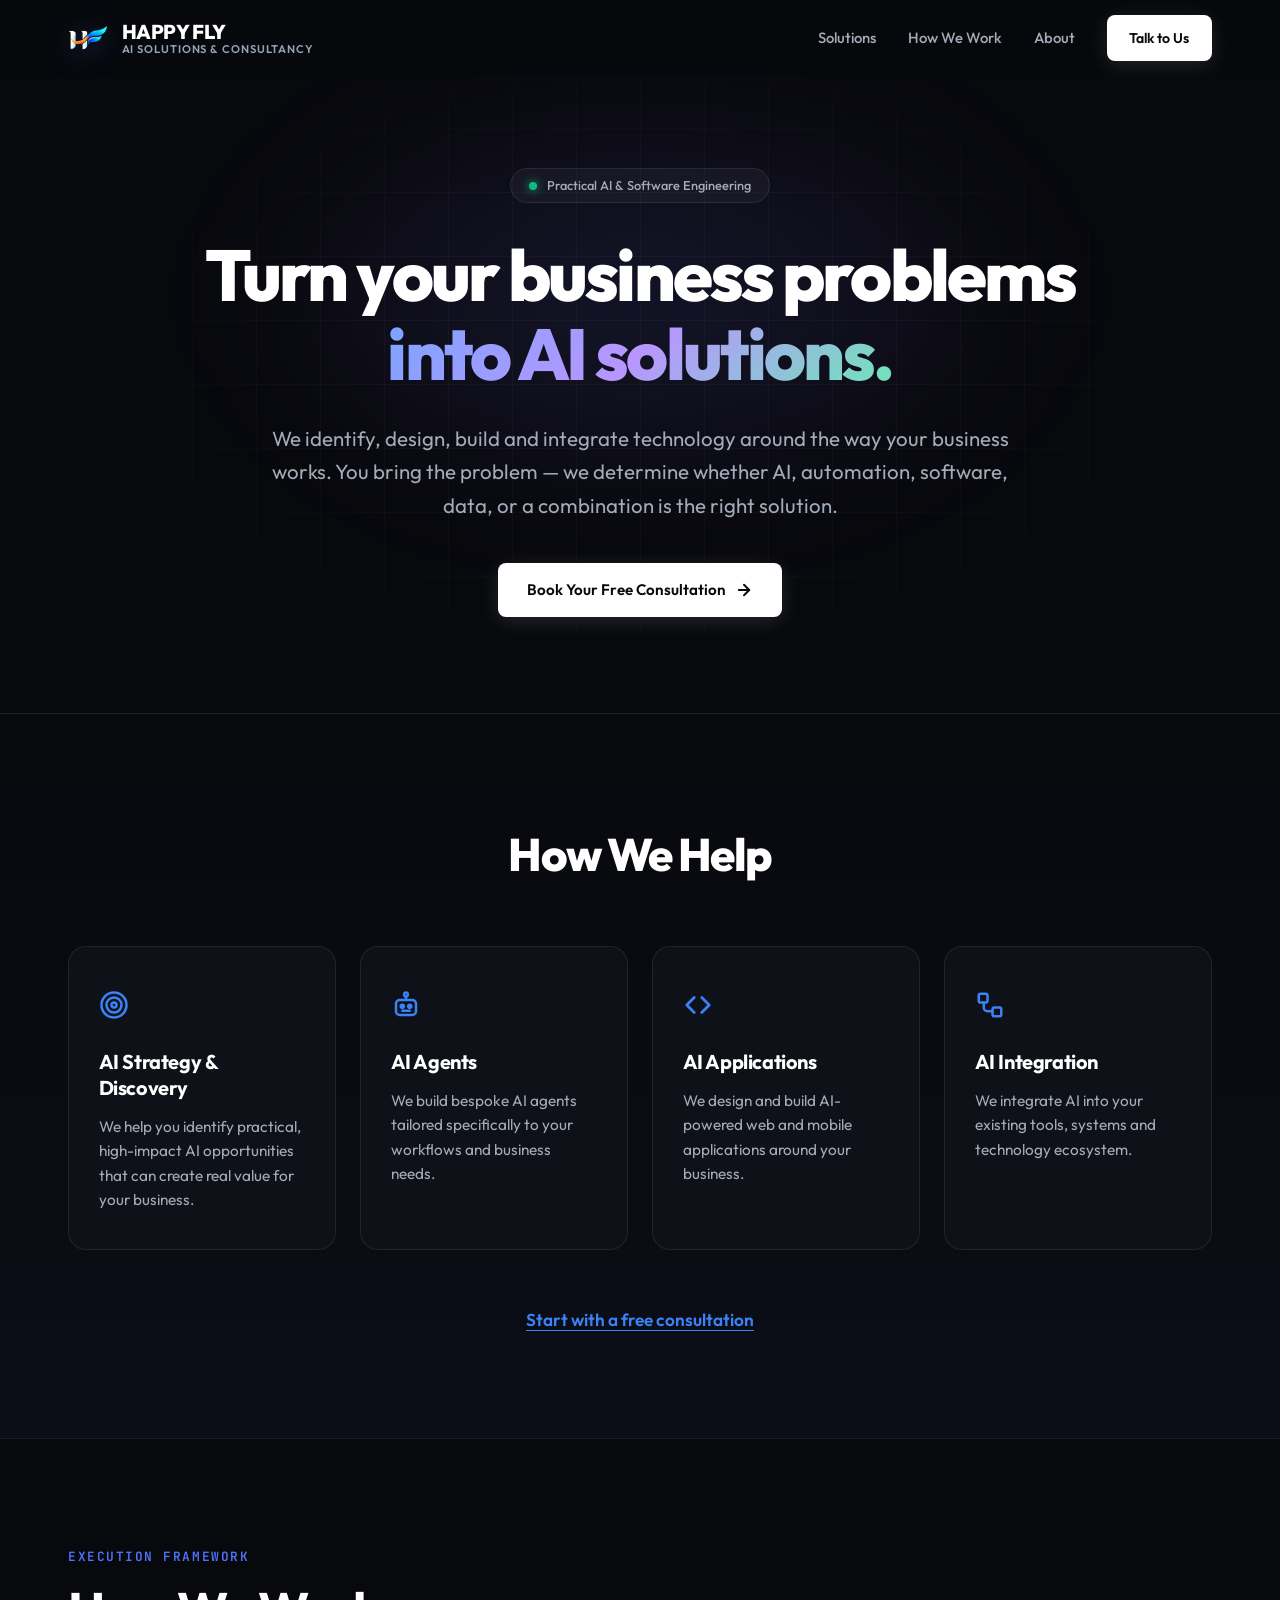
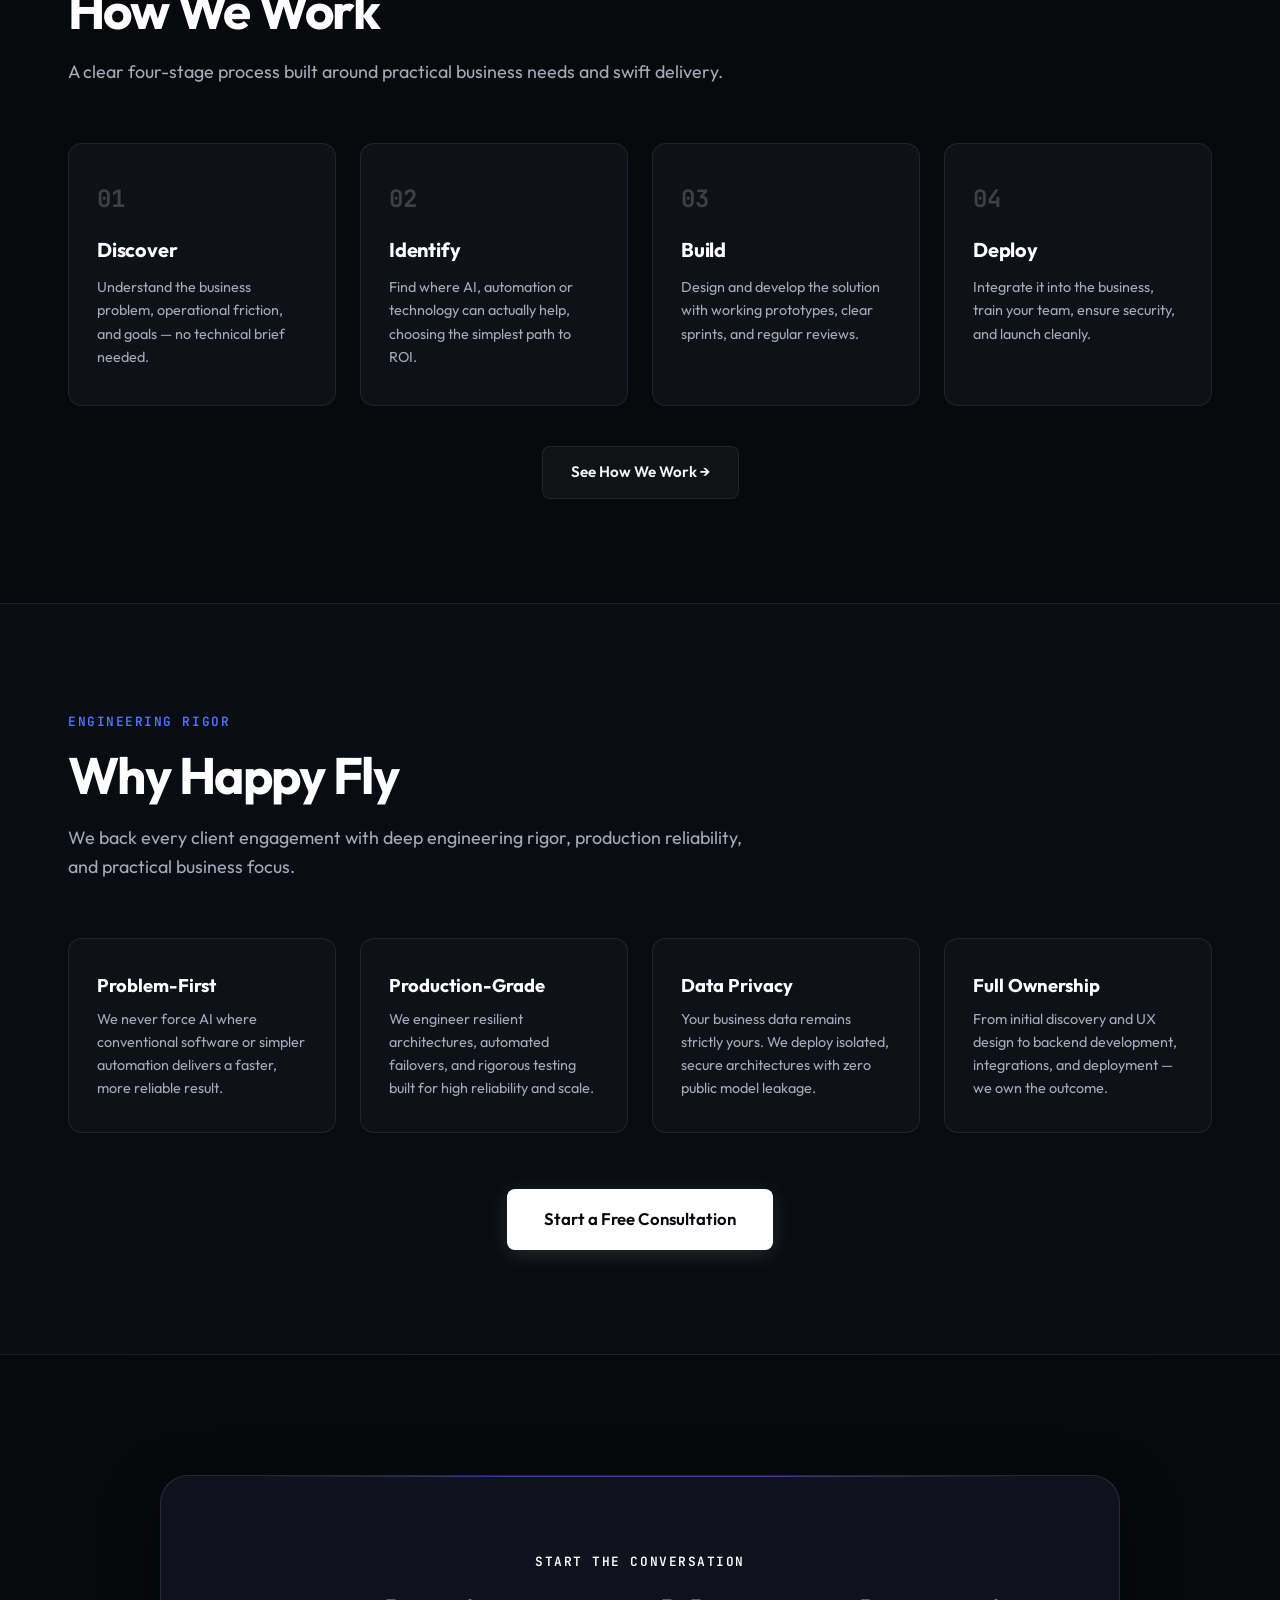
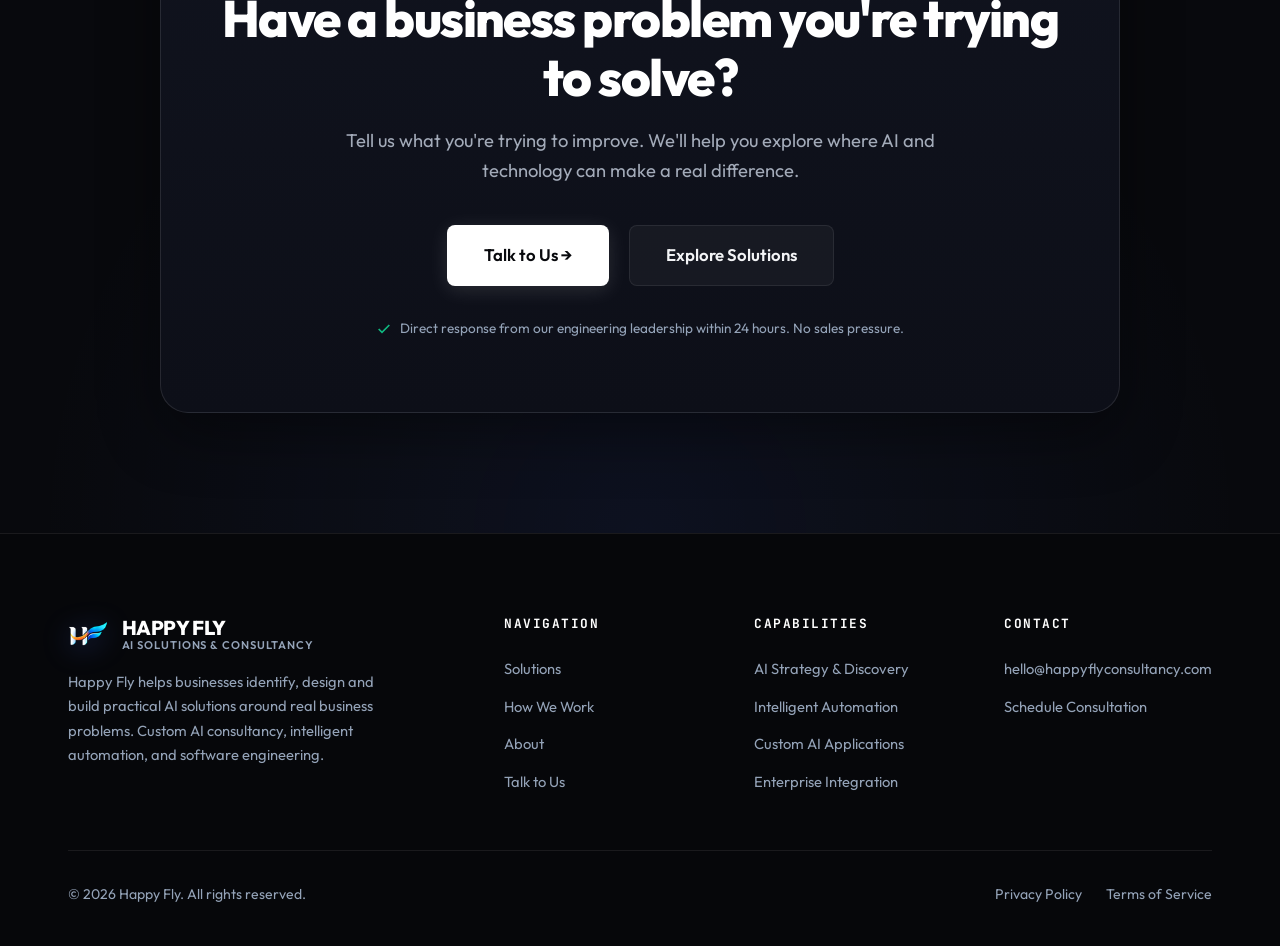
==== commit 393e3ddc: "feat: integrate Google Sheets contact form and update website branding" ====
--- a/index.html
+++ b/index.html
@@ -1,379 +1,907 @@
 <!DOCTYPE html>
 <html lang="en">
+
 <head>
-<meta charset="UTF-8">
-<meta name="viewport" content="width=device-width, initial-scale=1.0">
-<title>Happy Fly Consultancy — Building AI Operating Systems for Modern Businesses</title>
-<meta name="description" content="Happy Fly Consultancy builds AI-powered platforms for industries. Creators of Atithi OS for hospitality and KaratIQ for jewellery retail.">
-<link rel="preconnect" href="https://fonts.googleapis.com">
-<link rel="preconnect" href="https://fonts.gstatic.com" crossorigin>
-<link href="https://fonts.googleapis.com/css2?family=DM+Serif+Display:ital@0;1&family=Outfit:wght@300;400;500;600;700&family=JetBrains+Mono:wght@400;500&display=swap" rel="stylesheet">
-<style>
-*,*::before,*::after{margin:0;padding:0;box-sizing:border-box}
-:root{
-  --dark:#0B0B0F;
-  --surface:#12121A;
-  --surface-lighter:#1A1A24;
-  --accent:#5B8CFF;
-  --accent-glow:rgba(91, 140, 255, 0.2);
-  --secondary-accent:#7A5CFF;
-  --text-primary:#F5F5F7;
-  --text-secondary:#A1A1AA;
-  --text-dim:#71717A;
-  --white:#FFFFFF;
-  --teal:#0D9488;
-  --teal-light:#14B8A6;
-  --gold:#C9A050;
-  --serif:'DM Serif Display',Georgia,serif;
-  --sans:'Outfit',system-ui,sans-serif;
-  --mono:'JetBrains Mono',monospace;
-  --ease:cubic-bezier(.16,1,.3,1);
-  --radius-lg:16px;
-  --radius-md:12px;
-}
-html{scroll-behavior:smooth}
-body{font-family:var(--sans);color:var(--text-primary);background:var(--dark);overflow-x:hidden;-webkit-font-smoothing:antialiased}
-.container{max-width:1200px;margin:0 auto;padding:0 2rem}
-
-@keyframes fadeUp{from{opacity:0;transform:translateY(30px)}to{opacity:1;transform:translateY(0)}}
-@keyframes float{0%,100%{transform:translateY(0)}50%{transform:translateY(-15px)}}
-@keyframes pulse-ring{0%{transform:scale(1);opacity:.4}100%{transform:scale(1.5);opacity:0}}
-@keyframes glow-pulse{0%,100%{box-shadow:0 0 20px var(--accent-glow)}50%{box-shadow:0 0 40px rgba(91, 140, 255, 0.4)}}
-
-.reveal{opacity:0;transform:translateY(30px);transition:all .8s var(--ease)}.reveal.visible{opacity:1;transform:translateY(0)}
-.reveal-delay-1{transition-delay:.1s}.reveal-delay-2{transition-delay:.2s}.reveal-delay-3{transition-delay:.3s}
-
-/* NAV */
-nav{position:fixed;top:0;left:0;right:0;z-index:1000;padding:1.5rem 0;transition:all .4s var(--ease);background:transparent}
-nav.scrolled{background:rgba(11,11,15,.8);backdrop-filter:blur(15px);-webkit-backdrop-filter:blur(15px);padding:1rem 0;border-bottom:1px solid rgba(255,255,255,0.05)}
-nav .container{display:flex;align-items:center;justify-content:space-between}
-.nav-logo{display:flex;align-items:center;gap:.75rem;text-decoration:none;color:var(--white)}
-.nav-logo-mark{width:34px;height:34px;background:var(--accent);border-radius:8px;display:grid;place-items:center;font-weight:700;font-size:.65rem;color:var(--dark);font-family:var(--mono);box-shadow:0 0 15px var(--accent-glow)}
-.nav-logo-name{font-weight:600;font-size:1.05rem;letter-spacing:-0.01em}
-.nav-links{display:flex;gap:2.5rem;align-items:center}
-.nav-links a{color:var(--text-secondary);text-decoration:none;font-size:.88rem;font-weight:500;transition:color .3s;position:relative}
-.nav-links a:hover{color:var(--white)}
-.nav-links a.nav-cta{background:var(--accent);color:var(--dark);padding:.6rem 1.4rem;border-radius:8px;font-weight:600;box-shadow:0 0 15px var(--accent-glow)}
-.nav-links a.nav-cta:hover{background:var(--white);transform:translateY(-1px);box-shadow:0 5px 20px rgba(255,255,255,0.2)}
-
-.mobile-toggle{display:none;background:none;border:none;cursor:pointer;padding:.5rem}
-.mobile-toggle span{display:block;width:24px;height:2px;background:var(--white);margin:6px 0;border-radius:2px}
-
-/* HERO */
-.hero{min-height:90vh;display:flex;align-items:center;background:var(--dark);position:relative;overflow:hidden;padding:10rem 0 6rem}
-.hero::before{content:'';position:absolute;top:-10%;right:0;width:800px;height:800px;background:radial-gradient(circle,rgba(91,140,255,0.08) 0%,transparent 70%);border-radius:50%;animation:float 10s ease-in-out infinite}
-.hero::after{content:'';position:absolute;bottom:-10%;left:-5%;width:600px;height:600px;background:radial-gradient(circle,rgba(122,92,255,0.05) 0%,transparent 70%);border-radius:50%;animation:float 12s ease-in-out infinite reverse}
-.hero-grid{position:absolute;inset:0;opacity:.1;background-image:linear-gradient(rgba(255,255,255,.05) 1px,transparent 1px),linear-gradient(90deg,rgba(255,255,255,.05) 1px,transparent 1px);background-size:60px 60px}
-.hero .container{position:relative;z-index:2;text-align:center}
-.hero-badge{display:inline-flex;align-items:center;gap:.6rem;background:rgba(255,255,255,0.03);border:1px solid rgba(255,255,255,0.08);padding:.5rem 1.25rem;border-radius:100px;margin-bottom:2.5rem;animation:fadeUp .8s var(--ease) .2s both}
-.hero-badge-dot{width:6px;height:6px;border-radius:50%;background:var(--accent);box-shadow:0 0 10px var(--accent)}
-.hero-badge span{font-size:.75rem;color:var(--text-secondary);font-weight:600;letter-spacing:.05em;text-transform:uppercase}
-.hero h1{font-family:var(--sans);font-weight:700;font-size:clamp(2.8rem,6vw,4.5rem);color:var(--white);line-height:1.05;letter-spacing:-0.03em;max-width:900px;margin:0 auto 1.5rem;animation:fadeUp .8s var(--ease) .35s both}
-.hero h1 span{background:linear-gradient(135deg,var(--accent),var(--secondary-accent));-webkit-background-clip:text;-webkit-text-fill-color:transparent;background-clip:text}
-.hero-sub{font-size:1.15rem;color:var(--text-secondary);line-height:1.6;max-width:650px;margin:0 auto 2.5rem;animation:fadeUp .8s var(--ease) .5s both}
-.hero-actions{display:flex;gap:1.25rem;justify-content:center;flex-wrap:wrap;animation:fadeUp .8s var(--ease) .65s both}
-.btn-primary{display:inline-flex;align-items:center;gap:.6rem;background:var(--accent);color:var(--dark);padding:1rem 2.25rem;border-radius:10px;text-decoration:none;font-weight:600;font-size:1rem;transition:all .3s var(--ease);box-shadow:0 0 20px var(--accent-glow)}
-.btn-primary:hover{background:var(--white);transform:translateY(-2px);box-shadow:0 10px 30px rgba(255,255,255,0.15)}
-.btn-secondary{display:inline-flex;align-items:center;gap:.6rem;background:rgba(255,255,255,0.03);color:var(--text-primary);padding:1rem 2.25rem;border-radius:10px;text-decoration:none;font-weight:500;font-size:1rem;border:1px solid rgba(255,255,255,0.1);transition:all .3s}
-.btn-secondary:hover{background:rgba(255,255,255,0.06);border-color:rgba(255,255,255,0.2)}
-
-.hero-products-preview{display:flex;justify-content:center;gap:3rem;margin-top:5rem;animation:fadeUp .8s var(--ease) .8s both}
-.hero-product-chip{display:flex;align-items:center;gap:1rem;text-decoration:none;transition:all .4s var(--ease)}
-.hero-product-chip:hover{transform:translateY(-3px)}
-.hpc-icon{width:48px;height:48px;border-radius:12px;display:grid;place-items:center;font-family:var(--mono);font-size:.6rem;font-weight:700}
-.hpc-icon.teal{background:rgba(20,184,166,0.1);color:var(--teal-light);border:1px solid rgba(20,184,166,0.2)}
-.hpc-icon.gold{background:rgba(201,160,80,0.1);color:var(--gold);border:1px solid rgba(201,160,80,0.2)}
-.hpc-text{text-align:left}.hpc-text strong{display:block;color:var(--white);font-size:.95rem;font-weight:600}.hpc-text span{font-size:.75rem;color:var(--text-dim)}
-
-/* WHAT WE DO */
-.what-we-do{padding:8rem 0;background:var(--surface)}
-.section-eyebrow{font-size:.8rem;color:var(--accent);font-weight:700;text-transform:uppercase;letter-spacing:.15em;margin-bottom:1rem;display:block}
-.section-title{font-size:clamp(2rem,4vw,2.8rem);color:var(--white);letter-spacing:-0.02em;line-height:1.2;margin-bottom:1.5rem}
-.section-subtitle{font-size:1.1rem;color:var(--text-secondary);max-width:650px;line-height:1.6;margin-bottom:4rem}
-.wwd-grid{display:grid;grid-template-columns:repeat(3,1fr);gap:2rem}
-.wwd-card{background:var(--dark);border:1px solid rgba(255,255,255,0.05);border-radius:var(--radius-lg);padding:2.5rem;transition:all .4s var(--ease)}
-.wwd-card:hover{border-color:var(--accent);transform:translateY(-5px)}
-.wwd-icon{width:56px;height:56px;border-radius:14px;background:var(--accent-glow);display:grid;place-items:center;margin-bottom:1.5rem;color:var(--accent)}
-.wwd-icon svg{width:28px;height:28px}
-.wwd-card h3{font-size:1.25rem;font-weight:600;margin-bottom:1rem;color:var(--white)}
-.wwd-card p{font-size:.95rem;color:var(--text-secondary);line-height:1.6}
-
-/* PRODUCTS */
-.products{padding:8rem 0;background:var(--dark)}
-.products-grid{display:grid;grid-template-columns:repeat(2,1fr);gap:2.5rem}
-.product-card{border-radius:24px;padding:3.5rem;transition:all .5s var(--ease);position:relative;overflow:hidden;display:flex;flex-direction:column;justify-content:space-between;min-height:420px;text-decoration:none;border:1px solid rgba(255,255,255,0.05)}
-.product-card:hover{transform:translateY(-8px);border-color:rgba(255,255,255,0.15)}
-
-.product-card.atithi{background:linear-gradient(135deg, #1A1C1E 0%, #0F1113 100%);}
-.product-card.atithi::before{content:'';position:absolute;inset:0;background:radial-gradient(circle at 0% 0%, rgba(20,184,166,0.05) 0%, transparent 50%);transition:opacity .5s}
-.product-card.atithi .pc-icon{background:var(--teal);color:var(--white)}
-.product-card.atithi .pc-link{color:var(--teal-light)}
-
-.product-card.karatiq{background:linear-gradient(135deg, #1C1917 0%, #0C0B0A 100%);}
-.product-card.karatiq::before{content:'';position:absolute;inset:0;background:radial-gradient(circle at 0% 0%, rgba(201,160,80,0.08) 0%, transparent 50%);transition:opacity .5s}
-.product-card.karatiq .pc-icon{background:var(--gold);color:var(--dark)}
-.product-card.karatiq .pc-link{color:var(--gold)}
-
-.pc-top{display:flex;align-items:center;gap:1.25rem;margin-bottom:2rem;position:relative;z-index:2}
-.pc-icon{width:56px;height:56px;border-radius:14px;display:grid;place-items:center;font-family:var(--mono);font-size:.7rem;font-weight:700;box-shadow:0 10px 20px rgba(0,0,0,0.3)}
-.pc-name{font-size:1.75rem;font-weight:700;color:var(--white);letter-spacing:-0.01em}
-.pc-tagline{font-size:.9rem;color:var(--text-dim);font-weight:500;text-transform:uppercase;letter-spacing:.05em;margin-bottom:1.5rem;display:block;position:relative;z-index:2}
-.product-card p{font-size:1.05rem;color:var(--text-secondary);line-height:1.65;margin-bottom:3rem;position:relative;z-index:2}
-.pc-link{display:inline-flex;align-items:center;gap:.75rem;font-weight:600;font-size:1rem;transition:all .3s var(--ease);z-index:2}
-.pc-link svg{transition:transform .3s}.pc-link:hover svg{transform:translateX(5px)}
-
-/* WHY */
-.why{padding:8rem 0;background:var(--surface)}
-.why-grid{display:grid;grid-template-columns:repeat(auto-fit,minmax(280px,1fr));gap:2rem}
-.why-card{background:var(--dark);border:1px solid rgba(255,255,255,0.05);border-radius:var(--radius-lg);padding:2.25rem;transition:all .4s var(--ease)}
-.why-card:hover{border-color:var(--accent);transform:translateY(-4px)}
-.why-icon{width:52px;height:52px;border-radius:12px;background:rgba(255,255,255,0.03);display:grid;place-items:center;margin-bottom:1.5rem;color:var(--accent);border:1px solid rgba(255,255,255,0.05)}
-.why-card h3{font-size:1.15rem;font-weight:600;margin-bottom:.75rem;color:var(--white)}
-.why-card p{font-size:.9rem;color:var(--text-secondary);line-height:1.6}
-
-/* VISION */
-.vision{padding:8rem 0;background:var(--dark);text-align:center}
-.vision-industries{display:flex;justify-content:center;gap:2rem;margin-top:4.5rem;flex-wrap:wrap}
-.vi-item{background:var(--surface);border:1px solid rgba(255,255,255,0.05);border-radius:24px;padding:3rem;flex:1;min-width:300px;transition:all .4s var(--ease)}
-.vi-item:hover{border-color:var(--accent);transform:scale(1.02)}
-.vi-icon{width:64px;height:64px;border-radius:16px;display:grid;place-items:center;margin:0 auto 2rem}
-.vi-icon.blue-bg{background:var(--accent-glow);color:var(--accent)}
-.vi-icon.dim-bg{background:rgba(255,255,255,0.03);color:var(--text-dim)}
-.vi-item h4{font-size:1.35rem;font-weight:600;color:var(--white);margin-bottom:.5rem}
-.vi-item p{color:var(--text-secondary);font-size:.95rem;margin-bottom:2rem}
-.vi-tag{display:inline-block;padding:.4rem 1rem;border-radius:100px;font-size:.7rem;font-weight:700;text-transform:uppercase;letter-spacing:.05em}
-.vi-tag.live{background:rgba(91,140,255,0.1);color:var(--accent);border:1px solid var(--accent-glow)}
-.vi-tag.soon{background:rgba(255,255,255,0.05);color:var(--text-dim);border:1px solid rgba(255,255,255,0.05)}
-
-/* CREDIBILITY */
-.credibility{padding:6rem 0;border-top:1px solid rgba(255,255,255,0.05);background:var(--dark)}
-.cred-stats{display:flex;justify-content:space-around;text-align:center;gap:3rem}
-.cred-stat-val{font-size:3.5rem;font-weight:700;color:var(--white);letter-spacing:-0.03em;margin-bottom:.5rem;display:block}
-.cred-stat-label{font-size:.85rem;color:var(--text-dim);text-transform:uppercase;letter-spacing:.1em;font-weight:600}
-
-/* CTA */
-.cta{padding:10rem 0;background:var(--surface);text-align:center;position:relative;overflow:hidden}
-.cta-glow{position:absolute;bottom:0;left:50%;transform:translateX(-50%);width:100%;height:300px;background:radial-gradient(circle at center bottom, rgba(91,140,255,0.1) 0%, transparent 70%);pointer-events:none}
-.cta h2{font-size:clamp(2.5rem,5vw,3.5rem);font-weight:700;color:var(--white);letter-spacing:-0.02em;margin-bottom:1.5rem}
-.cta p{font-size:1.15rem;color:var(--text-secondary);max-width:600px;margin:0 auto 3rem;line-height:1.6}
-
-/* FOOTER */
-footer{padding:6rem 0 3rem;background:var(--dark);border-top:1px solid rgba(255,255,255,0.05)}
-.footer-top{display:grid;grid-template-columns:2fr 1fr 1fr 1fr;gap:4rem;margin-bottom:4rem}
-.footer-brand .nav-logo{margin-bottom:1.5rem}
-.footer-brand p{color:var(--text-dim);font-size:.9rem;line-height:1.6;max-width:300px}
-.footer-col h4{color:var(--white);font-size:.85rem;font-weight:700;text-transform:uppercase;letter-spacing:.1em;margin-bottom:2rem}
-.footer-col a{display:block;color:var(--text-dim);text-decoration:none;font-size:.95rem;margin-bottom:1rem;transition:color .3s}
-.footer-col a:hover{color:var(--accent)}
-.footer-bottom{padding-top:3rem;border-top:1px solid rgba(255,255,255,0.05);display:flex;justify-content:space-between;color:var(--text-dim);font-size:.85rem}
-
-/* RESPONSIVE */
-@media(max-width:1024px){
-  .products-grid{grid-template-columns:1fr}
-  .wwd-grid{grid-template-columns:repeat(2,1fr)}
-  .footer-top{grid-template-columns:1fr 1fr}
-}
-@media(max-width:768px){
-  .nav-links{display:none}.mobile-toggle{display:block}
-  .wwd-grid{grid-template-columns:1fr}
-  .vision-industries{flex-direction:column}
-  .cred-stats{flex-direction:column;gap:3rem}
-  .hero h1{font-size:2.8rem}
-  .footer-top{grid-template-columns:1fr}
-  .footer-bottom{flex-direction:column;gap:1.5rem;text-align:center}
-}
-</style>
+  <meta charset="UTF-8">
+  <meta name="viewport" content="width=device-width, initial-scale=1.0">
+  <title>Happy Fly — AI Solutions &amp; Consultancy</title>
+  <meta name="description"
+    content="Happy Fly helps businesses identify, design and build practical AI solutions around real business problems. Custom AI consultancy, automation, agents, and enterprise integrations.">
+  <meta property="og:title" content="Happy Fly — AI Solutions &amp; Consultancy">
+  <meta property="og:description"
+    content="Turn your business problems into AI solutions. We identify, design, build and integrate technology around the way your business works.">
+  <meta property="og:type" content="website">
+  <meta property="og:image" content="assets/brand/og-preview.png">
+  <meta property="og:image:width" content="1200">
+  <meta property="og:image:height" content="630">
+  <meta name="twitter:card" content="summary_large_image">
+  <meta name="twitter:image" content="assets/brand/og-preview.png">
+  <link rel="icon" type="image/png" sizes="32x32" href="assets/brand/favicon-32.png">
+  <link rel="icon" type="image/png" sizes="16x16" href="assets/brand/favicon-16.png">
+  <link rel="apple-touch-icon" sizes="180x180" href="assets/brand/apple-touch-icon.png">
+  <link rel="shortcut icon" href="favicon.ico">
+  <link rel="preconnect" href="https://fonts.googleapis.com">
+  <link rel="preconnect" href="https://fonts.gstatic.com" crossorigin>
+  <link
+    href="https://fonts.googleapis.com/css2?family=DM+Serif+Display:ital@0;1&family=Outfit:wght@300;400;500;600;700;800&family=JetBrains+Mono:wght@400;500&display=swap"
+    rel="stylesheet">
+  <link rel="stylesheet" href="assets/css/styles.css">
+
+  <style>
+    /* HERO STYLES */
+    .hero {
+      position: relative;
+      padding: 10.5rem 0 6rem;
+      overflow: hidden;
+    }
+
+    .hero-glow-bg {
+      position: absolute;
+      top: 10%;
+      left: 50%;
+      transform: translateX(-50%);
+      width: 850px;
+      height: 450px;
+      background: radial-gradient(ellipse at center, rgba(79, 117, 255, 0.12) 0%, rgba(139, 92, 246, 0.07) 40%, transparent 70%);
+      filter: blur(60px);
+      pointer-events: none;
+      z-index: 0;
+    }
+
+    .hero-grid-pattern {
+      position: absolute;
+      inset: 0;
+      background-image:
+        linear-gradient(rgba(255, 255, 255, 0.03) 1px, transparent 1px),
+        linear-gradient(90deg, rgba(255, 255, 255, 0.03) 1px, transparent 1px);
+      background-size: 64px 64px;
+      mask-image: radial-gradient(ellipse at center, black 30%, transparent 75%);
+      -webkit-mask-image: radial-gradient(ellipse at center, black 30%, transparent 75%);
+      pointer-events: none;
+      z-index: 0;
+    }
+
+    .hero .container {
+      position: relative;
+      z-index: 1;
+      text-align: center;
+      max-width: 960px;
+    }
+
+    .hero-badge {
+      display: inline-flex;
+      align-items: center;
+      gap: 0.6rem;
+      padding: 0.4rem 1.15rem;
+      border-radius: var(--radius-full);
+      background: rgba(255, 255, 255, 0.04);
+      border: 1px solid var(--border-subtle);
+      font-size: 0.8rem;
+      font-weight: 500;
+      color: var(--text-muted);
+      margin-bottom: 2rem;
+    }
+
+    .hero-badge-indicator {
+      width: 8px;
+      height: 8px;
+      border-radius: 50%;
+      background: var(--accent-teal);
+      box-shadow: 0 0 10px var(--accent-teal);
+    }
+
+    .hero h1 {
+      font-size: clamp(2.6rem, 5.8vw, 4.5rem);
+      font-weight: 800;
+      color: var(--text-white);
+      line-height: 1.1;
+      letter-spacing: -0.04em;
+      margin-bottom: 1.75rem;
+    }
+
+    .hero h1 .gradient-text {
+      background: linear-gradient(135deg, #7BA4FF 0%, #B896FF 50%, #6EE7B7 100%);
+      -webkit-background-clip: text;
+      -webkit-text-fill-color: transparent;
+      display: inline-block;
+    }
+
+    .hero-lead {
+      font-size: clamp(1.08rem, 1.9vw, 1.28rem);
+      color: var(--text-muted);
+      max-width: 760px;
+      margin: 0 auto 2.5rem;
+      line-height: 1.65;
+    }
+
+    .hero-lead strong {
+      color: var(--text-main);
+      font-weight: 600;
+    }
+
+    .hero-actions {
+      display: flex;
+      align-items: center;
+      justify-content: center;
+      gap: 1.1rem;
+      margin-bottom: 0;
+      flex-wrap: wrap;
+    }
+
+    /* OUTCOME CARDS */
+    .outcome-card {
+      background: var(--bg-card);
+      border: 1px solid var(--border-subtle);
+      border-radius: var(--radius-md);
+      padding: 2rem 1.75rem;
+      transition: var(--transition);
+      display: flex;
+      flex-direction: column;
+    }
+
+    .outcome-card:hover {
+      background: var(--bg-card-hover);
+      border-color: var(--border-hover);
+      transform: translateY(-3px);
+    }
+
+    .outcome-top {
+      display: flex;
+      align-items: center;
+      justify-content: space-between;
+      margin-bottom: 1.25rem;
+    }
+
+    .outcome-verb {
+      font-family: var(--font-mono);
+      font-size: 0.82rem;
+      font-weight: 700;
+      text-transform: uppercase;
+      letter-spacing: 0.1em;
+      color: var(--text-dim);
+    }
+
+    .outcome-icon {
+      width: 40px;
+      height: 40px;
+      border-radius: 10px;
+      background: rgba(255, 255, 255, 0.04);
+      border: 1px solid var(--border-subtle);
+      display: flex;
+      align-items: center;
+      justify-content: center;
+    }
+
+    .outcome-card:nth-child(1) .outcome-icon {
+      color: #60A5FA;
+      background: rgba(96, 165, 250, 0.1);
+    }
+
+    .outcome-card:nth-child(2) .outcome-icon {
+      color: #A78BFA;
+      background: rgba(167, 139, 250, 0.1);
+    }
+
+    .outcome-card:nth-child(3) .outcome-icon {
+      color: #34D399;
+      background: rgba(52, 211, 153, 0.1);
+    }
+
+    .outcome-card:nth-child(4) .outcome-icon {
+      color: #FBBF24;
+      background: rgba(251, 191, 36, 0.1);
+    }
+
+    .outcome-card:nth-child(5) .outcome-icon {
+      color: #F472B6;
+      background: rgba(244, 114, 182, 0.1);
+    }
+
+    .outcome-card:nth-child(6) .outcome-icon {
+      color: #38BDF8;
+      background: rgba(56, 189, 248, 0.1);
+    }
+
+    .outcome-card h3 {
+      font-size: 1.3rem;
+      font-weight: 700;
+      color: var(--text-white);
+      margin-bottom: 0.5rem;
+      letter-spacing: -0.01em;
+    }
+
+    .outcome-card p {
+      font-size: 0.95rem;
+      color: var(--text-muted);
+      line-height: 1.55;
+    }
+
+    /* TWO WAYS WE HELP BOXES */
+    .division-box {
+      background: var(--bg-card);
+      border: 1px solid var(--border-subtle);
+      border-radius: var(--radius-lg);
+      padding: 3.25rem 2.75rem;
+      position: relative;
+      display: flex;
+      flex-direction: column;
+      justify-content: space-between;
+      overflow: hidden;
+      transition: var(--transition);
+    }
+
+    .division-box:hover {
+      border-color: var(--border-hover);
+      transform: translateY(-4px);
+    }
+
+    .division-box.solutions-box::before {
+      content: '';
+      position: absolute;
+      top: 0;
+      left: 0;
+      right: 0;
+      height: 3px;
+      background: linear-gradient(90deg, var(--accent-blue), transparent);
+    }
+
+    .division-box.products-box::before {
+      content: '';
+      position: absolute;
+      top: 0;
+      left: 0;
+      right: 0;
+      height: 3px;
+      background: linear-gradient(90deg, var(--accent-purple), transparent);
+    }
+
+    .div-top-tag {
+      font-family: var(--font-mono);
+      font-size: 0.8rem;
+      font-weight: 600;
+      letter-spacing: 0.08em;
+      text-transform: uppercase;
+      margin-bottom: 0.6rem;
+      display: flex;
+      align-items: center;
+      gap: 0.5rem;
+    }
+
+    .division-box.solutions-box .div-top-tag {
+      color: var(--accent-blue);
+    }
+
+    .division-box.products-box .div-top-tag {
+      color: var(--accent-purple);
+    }
+
+    .div-heading {
+      font-size: 2.3rem;
+      font-weight: 800;
+      color: var(--text-white);
+      letter-spacing: -0.02em;
+      margin-bottom: 0.4rem;
+    }
+
+    .div-tagline {
+      font-size: 1.15rem;
+      font-style: italic;
+      color: var(--text-main);
+      font-family: var(--font-serif);
+      margin-bottom: 1.35rem;
+      display: block;
+    }
+
+    .div-description {
+      font-size: 1.05rem;
+      color: var(--text-muted);
+      line-height: 1.65;
+      margin-bottom: 2.25rem;
+    }
+
+    .div-bullets {
+      list-style: none;
+      margin-bottom: 2.5rem;
+      display: flex;
+      flex-direction: column;
+      gap: 0.85rem;
+    }
+
+    .div-bullets li {
+      display: flex;
+      align-items: flex-start;
+      gap: 0.75rem;
+      font-size: 0.93rem;
+      color: var(--text-main);
+    }
+
+    .div-bullets svg {
+      width: 18px;
+      height: 18px;
+      flex-shrink: 0;
+      margin-top: 3px;
+    }
+
+    .division-box.solutions-box .div-bullets svg {
+      color: var(--accent-blue);
+    }
+
+    .division-box.products-box .div-bullets svg {
+      color: var(--accent-purple);
+    }
+
+    /* WHAT WE BUILD */
+    .capability-card {
+      background: var(--bg-card);
+      border: 1px solid var(--border-subtle);
+      border-radius: var(--radius-md);
+      padding: 2.25rem 2rem;
+      transition: var(--transition);
+      display: flex;
+      flex-direction: column;
+    }
+
+    .capability-card:hover {
+      background: var(--bg-card-hover);
+      border-color: var(--border-hover);
+      transform: translateY(-3px);
+    }
+
+    .capability-pill {
+      display: inline-block;
+      font-family: var(--font-mono);
+      font-size: 0.75rem;
+      color: var(--text-dim);
+      margin-bottom: 1rem;
+      letter-spacing: 0.05em;
+    }
+
+    .capability-card h3 {
+      font-size: 1.28rem;
+      font-weight: 700;
+      color: var(--text-white);
+      margin-bottom: 0.75rem;
+      letter-spacing: -0.01em;
+    }
+
+    .capability-card p {
+      font-size: 0.93rem;
+      color: var(--text-muted);
+      line-height: 1.65;
+    }
+
+    /* HOW WE WORK PROCESS */
+    .step-card {
+      background: var(--bg-card);
+      border: 1px solid var(--border-subtle);
+      border-radius: var(--radius-md);
+      padding: 2.25rem 1.75rem;
+      transition: var(--transition);
+      display: flex;
+      flex-direction: column;
+    }
+
+    .step-card:hover {
+      background: var(--bg-card-hover);
+      border-color: var(--border-hover);
+      transform: translateY(-3px);
+    }
+
+    .step-num {
+      font-family: var(--font-mono);
+      font-size: 1.5rem;
+      font-weight: 700;
+      color: rgba(255, 255, 255, 0.2);
+      margin-bottom: 1rem;
+    }
+
+    .step-card h3 {
+      font-size: 1.25rem;
+      font-weight: 700;
+      color: var(--text-white);
+      margin-bottom: 0.65rem;
+      letter-spacing: -0.01em;
+    }
+
+    .step-card p {
+      font-size: 0.9rem;
+      color: var(--text-muted);
+      line-height: 1.6;
+    }
+
+    /* PROOF / CREDIBILITY */
+    .cred-card {
+      background: var(--bg-card);
+      border: 1px solid var(--border-subtle);
+      border-radius: var(--radius-md);
+      padding: 2rem 1.75rem;
+      transition: var(--transition);
+    }
+
+    .cred-card:hover {
+      background: var(--bg-card-hover);
+      border-color: var(--border-hover);
+      transform: translateY(-2px);
+    }
+
+    .cred-card h3 {
+      font-size: 1.15rem;
+      font-weight: 700;
+      color: var(--text-white);
+      margin-bottom: 0.5rem;
+    }
+
+    .cred-card p {
+      font-size: 0.9rem;
+      color: var(--text-muted);
+      line-height: 1.6;
+    }
+
+    @media (max-width: 768px) {
+      .division-box {
+        padding: 2.25rem 1.75rem;
+      }
+    }
+  </style>
 </head>
+
 <body>
 
-<!-- NAV -->
-<nav id="nav"><div class="container">
-  <a href="./" class="nav-logo">
-    <div class="nav-logo-mark">HF</div>
-    <span class="nav-logo-name">Happy Fly Consultancy</span>
-  </a>
-  <div class="nav-links">
-    <a href="./">Home</a>
-    <a href="athitios/">Athiti OS</a>
-    <a href="karatIQ/">KaratIQ</a>
-    <a href="#contact">Contact</a>
-    <a href="#contact" class="nav-cta">Book a Demo</a>
+  <!-- 1. GLOBAL NAVIGATION -->
+  <nav id="navbar">
+    <div class="container">
+      <a href="./" class="nav-brand">
+        <img src="assets/brand/logo-mark-64.png" alt="Happy Fly Logo" class="nav-brand-logo-mark" width="40" height="40">
+        <div class="nav-brand-title">
+          HAPPY FLY
+          <span class="nav-brand-subtitle">AI Solutions &amp; Consultancy</span>
+        </div>
+      </a>
+
+      <div class="nav-menu">
+        <a href="solutions/" class="nav-link">Solutions</a>
+        <!-- [PRESERVED PRODUCT LINK - HIDDEN] <a href="products/" class="nav-link">Products</a> -->
+        <a href="how-we-work/" class="nav-link">How We Work</a>
+        <a href="about/" class="nav-link">About</a>
+        <a href="contact/" class="btn btn-primary nav-cta">Talk to Us</a>
+      </div>
+
+      <button class="mobile-toggle" id="mobileToggle" aria-label="Toggle Navigation" aria-expanded="false">
+        <span></span>
+        <span></span>
+        <span></span>
+      </button>
+    </div>
+  </nav>
+
+  <!-- MOBILE NAVIGATION DRAWER -->
+  <div class="mobile-drawer" id="mobileDrawer">
+    <a href="solutions/" class="nav-link mobile-link">Solutions</a>
+    <!-- [PRESERVED PRODUCT LINK - HIDDEN] <a href="products/" class="nav-link mobile-link">Products</a> -->
+    <a href="how-we-work/" class="nav-link mobile-link">How We Work</a>
+    <a href="about/" class="nav-link mobile-link">About</a>
+    <a href="contact/" class="btn btn-primary mobile-link">Talk to Us</a>
   </div>
-  <button class="mobile-toggle" aria-label="Menu"><span></span><span></span><span></span></button>
-</div></nav>
-
-<!-- HERO -->
-<section class="hero"><div class="hero-grid"></div><div class="container">
-  <div class="hero-badge"><div class="hero-badge-dot"></div><span>The Future of Enterprise AI</span></div>
-  <h1>Building AI Operating Systems for <span>Modern Businesses</span></h1>
-  <p class="hero-sub">We design intelligent platforms that transform how industries operate, sell, and serve customers — purpose-built platforms for hospitality and jewellery retail.</p>
-  <div class="hero-actions">
-    <a href="#products" class="btn-primary">Explore Platforms</a>
-    <a href="#contact" class="btn-secondary">Book a Demo</a>
-  </div>
-  <div class="hero-products-preview">
-    <a href="athitios/" class="hero-product-chip"><div class="hpc-icon teal">AO</div><div class="hpc-text"><strong>Atithi OS</strong><span>Hospitality Platform</span></div></a>
-    <a href="karatIQ/" class="hero-product-chip"><div class="hpc-icon gold">KIQ</div><div class="hpc-text"><strong>KaratIQ</strong><span>Jewellery Commerce</span></div></a>
-  </div>
-</div></section>
-
-<!-- WHAT WE DO -->
-<section class="what-we-do" id="about"><div class="container">
-  <span class="section-eyebrow reveal">Our Mission</span>
-  <h2 class="section-title reveal reveal-delay-1">AI Platforms, Not Just Services</h2>
-  <p class="section-subtitle reveal reveal-delay-2">We build full-stack AI products that run your business, replacing legacy friction with intelligent automation and superior experiences.</p>
-  <div class="wwd-grid">
-    <div class="wwd-card reveal reveal-delay-1">
-      <div class="wwd-icon"><svg viewBox="0 0 24 24" fill="none" stroke="currentColor" stroke-width="2" stroke-linecap="round" stroke-linejoin="round"><path d="M21 16V8a2 2 0 0 0-1-1.73l-7-4a2 2 0 0 0-2 0l-7 4A2 2 0 0 0 3 8v8a2 2 0 0 0 1 1.73l7 4a2 2 0 0 0 2 0l7-4A2 2 0 0 0 21 16z"></path><polyline points="3.27 6.96 12 12.01 20.73 6.96"></polyline><line x1="12" y1="22.08" x2="12" y2="12"></line></svg></div>
-      <h3>Product Thinking</h3>
-      <p>We build opinionated platforms with refined user experiences, designed to solve complex industry problems at scale.</p>
+
+  <!-- 2. HERO SECTION -->
+  <section class="hero">
+    <div class="hero-glow-bg"></div>
+    <div class="hero-grid-pattern"></div>
+
+    <div class="container">
+      <div class="hero-badge">
+        <div class="hero-badge-indicator"></div>
+        <span>Practical AI &amp; Software Engineering</span>
+      </div>
+
+      <h1>
+        Turn your business problems<br>
+        <span class="gradient-text">into AI solutions.</span>
+      </h1>
+
+      <p class="hero-lead">
+        We identify, design, build and integrate technology around the way your business works.
+        You bring the problem — we determine whether AI, automation, software, data, or a combination is the right
+        solution.
+      </p>
+
+      <div class="hero-actions">
+        <a href="contact/" class="btn btn-primary">
+          Book Your Free Consultation
+          <svg width="18" height="18" viewBox="0 0 24 24" fill="none" stroke="currentColor" stroke-width="2.5"
+            stroke-linecap="round" stroke-linejoin="round">
+            <line x1="5" y1="12" x2="19" y2="12"></line>
+            <polyline points="12 5 19 12 12 19"></polyline>
+          </svg>
+        </a>
+      </div>
     </div>
-    <div class="wwd-card reveal reveal-delay-2">
-      <div class="wwd-icon"><svg viewBox="0 0 24 24" fill="none" stroke="currentColor" stroke-width="2" stroke-linecap="round" stroke-linejoin="round"><circle cx="12" cy="12" r="10"></circle><path d="M2 12h20"></path><path d="M12 2a15.3 15.3 0 0 1 4 10 15.3 15.3 0 0 1-4 10 15.3 15.3 0 0 1-4-10 15.3 15.3 0 0 1 4-10z"></path></svg></div>
-      <h3>AI-First Core</h3>
-      <p>Intelligent automation is woven into the foundation of every product, from computer vision to predictive engines.</p>
+  </section>
+
+  <!-- HOW WE HELP (WHAT WE BUILD) -->
+  <section class="how-we-help-section" id="what-we-build">
+    <div class="container">
+      <h2 class="how-we-help-title">How We Help</h2>
+
+      <div class="how-we-help-grid">
+        <!-- CARD 1: AI STRATEGY & DISCOVERY -->
+        <div class="how-we-help-card">
+          <div class="help-card-icon">
+            <svg width="30" height="30" viewBox="0 0 24 24" fill="none" stroke="currentColor" stroke-width="2"
+              stroke-linecap="round" stroke-linejoin="round">
+              <circle cx="12" cy="12" r="10"></circle>
+              <circle cx="12" cy="12" r="6"></circle>
+              <circle cx="12" cy="12" r="2"></circle>
+            </svg>
+          </div>
+          <h3>AI Strategy &amp; Discovery</h3>
+          <p class="help-card-text">We help you identify practical, high-impact AI opportunities that can create real
+            value for your business.</p>
+        </div>
+
+        <!-- CARD 2: AI AGENTS -->
+        <div class="how-we-help-card">
+          <div class="help-card-icon">
+            <svg width="30" height="30" viewBox="0 0 24 24" fill="none" stroke="currentColor" stroke-width="2"
+              stroke-linecap="round" stroke-linejoin="round">
+              <rect x="4" y="8" width="16" height="12" rx="3"></rect>
+              <circle cx="9" cy="13" r="1.25" fill="currentColor"></circle>
+              <circle cx="15" cy="13" r="1.25" fill="currentColor"></circle>
+              <line x1="9" y1="16.5" x2="15" y2="16.5"></line>
+              <line x1="12" y1="5" x2="12" y2="8"></line>
+              <circle cx="12" cy="3.5" r="1.5"></circle>
+            </svg>
+          </div>
+          <h3>AI Agents</h3>
+          <p class="help-card-text">We build bespoke AI agents tailored specifically to your workflows and business
+            needs.</p>
+        </div>
+
+        <!-- CARD 3: AI APPLICATIONS -->
+        <div class="how-we-help-card">
+          <div class="help-card-icon">
+            <svg width="30" height="30" viewBox="0 0 24 24" fill="none" stroke="currentColor" stroke-width="2.2"
+              stroke-linecap="round" stroke-linejoin="round">
+              <polyline points="9 18 3 12 9 6"></polyline>
+              <polyline points="15 6 21 12 15 18"></polyline>
+            </svg>
+          </div>
+          <h3>AI Applications</h3>
+          <p class="help-card-text">We design and build AI-powered web and mobile applications around your business.</p>
+        </div>
+
+        <!-- CARD 4: AI INTEGRATION -->
+        <div class="how-we-help-card">
+          <div class="help-card-icon">
+            <svg width="30" height="30" viewBox="0 0 24 24" fill="none" stroke="currentColor" stroke-width="2"
+              stroke-linecap="round" stroke-linejoin="round">
+              <rect x="3" y="3" width="7" height="7" rx="1.5"></rect>
+              <rect x="14" y="14" width="7" height="7" rx="1.5"></rect>
+              <path d="M7 10v4a3 3 0 0 0 3 3h4"></path>
+            </svg>
+          </div>
+          <h3>AI Integration</h3>
+          <p class="help-card-text">We integrate AI into your existing tools, systems and technology ecosystem.</p>
+        </div>
+      </div>
+
+      <div class="how-we-help-footer">
+        <a href="contact/" class="help-consultation-link">Start with a free consultation</a>
+      </div>
     </div>
-    <div class="wwd-card reveal reveal-delay-3">
-      <div class="wwd-icon"><svg viewBox="0 0 24 24" fill="none" stroke="currentColor" stroke-width="2" stroke-linecap="round" stroke-linejoin="round"><path d="M12 22s8-4 8-10V5l-8-3-8 3v7c0 6 8 10 8 10z"></path></svg></div>
-      <h3>Industry Depth</h3>
-      <p>Generic AI fails. We go deep into specific verticals to build tools that solve real operator challenges.</p>
+  </section>
+
+  <!-- HOW WE WORK -->
+  <section style="padding: 6.5rem 0; border-top: 1px solid var(--border-subtle);" id="how-we-work">
+    <div class="container">
+      <div class="section-header">
+        <span class="section-eyebrow">Execution Framework</span>
+        <h2 class="section-title">How We Work</h2>
+        <p class="section-subtitle">
+          A clear four-stage process built around practical business needs and swift delivery.
+        </p>
+      </div>
+
+      <div class="card-grid-4">
+        <div class="step-card">
+          <div class="step-num">01</div>
+          <h3>Discover</h3>
+          <p>Understand the business problem, operational friction, and goals — no technical brief needed.</p>
+        </div>
+
+        <div class="step-card">
+          <div class="step-num">02</div>
+          <h3>Identify</h3>
+          <p>Find where AI, automation or technology can actually help, choosing the simplest path to ROI.</p>
+        </div>
+
+        <div class="step-card">
+          <div class="step-num">03</div>
+          <h3>Build</h3>
+          <p>Design and develop the solution with working prototypes, clear sprints, and regular reviews.</p>
+        </div>
+
+        <div class="step-card">
+          <div class="step-num">04</div>
+          <h3>Deploy</h3>
+          <p>Integrate it into the business, train your team, ensure security, and launch cleanly.</p>
+        </div>
+      </div>
+
+      <div style="margin-top: 2.5rem; text-align: center;">
+        <a href="how-we-work/" class="btn btn-secondary">See How We Work &rarr;</a>
+      </div>
     </div>
-  </div>
-</div></section>
-
-<!-- PRODUCTS -->
-<section class="products" id="products"><div class="container">
-  <span class="section-eyebrow reveal">Our Portfolio</span>
-  <h2 class="section-title reveal reveal-delay-1">Industry-Leading Platforms</h2>
-  <div class="products-grid">
-    <a href="athitios/" class="product-card atithi reveal reveal-delay-1">
-      <div>
-        <div class="pc-top"><div class="pc-icon">AO</div><span class="pc-name">Atithi OS</span></div>
-        <span class="pc-tagline">Hospitality Intelligence</span>
-        <p>A unified operating system for modern hotels. Smart check-in, contactless access, and AI-driven guest experiences.</p>
-      </div>
-      <span class="pc-link">Learn More <svg width="20" height="20" viewBox="0 0 24 24" fill="none" stroke="currentColor" stroke-width="2.5" stroke-linecap="round" stroke-linejoin="round"><line x1="5" y1="12" x2="19" y2="12"></line><polyline points="12 5 19 12 12 19"></polyline></svg></span>
-    </a>
-    <a href="karatIQ/" class="product-card karatiq reveal reveal-delay-2">
-      <div>
-        <div class="pc-top"><div class="pc-icon">KIQ</div><span class="pc-name">KaratIQ</span></div>
-        <span class="pc-tagline">Jewellery Commerce</span>
-        <p>AI-powered shopping for jewellery retailers. Virtual try-ons, visual search, and intelligent recommendation logic.</p>
-      </div>
-      <span class="pc-link">Learn More <svg width="20" height="20" viewBox="0 0 24 24" fill="none" stroke="currentColor" stroke-width="2.5" stroke-linecap="round" stroke-linejoin="round"><line x1="5" y1="12" x2="19" y2="12"></line><polyline points="12 5 19 12 12 19"></polyline></svg></span>
-    </a>
-  </div>
-</div></section>
-
-<!-- WHY -->
-<section class="why"><div class="container">
-  <span class="section-eyebrow reveal">The Advantage</span>
-  <h2 class="section-title reveal reveal-delay-1">Why Leaders Choose Happy Fly</h2>
-  <div class="why-grid">
-    <div class="why-card reveal reveal-delay-1">
-      <div class="why-icon"><svg viewBox="0 0 24 24" fill="none" stroke="currentColor" stroke-width="2"><path d="M13 2L3 14h9l-1 8 10-12h-9l1-8z"></path></svg></div>
-      <h3>Rapid Deployment</h3>
-      <p>Skip years of R&D. Our platforms are production-ready and deploy in weeks.</p>
+  </section>
+
+  <!-- [PRESERVED: TWO WAYS WE HELP SECTION - HIDDEN PER SPEC]
+  <section
+    style="padding: 6.5rem 0; background: linear-gradient(180deg, var(--bg-dark) 0%, #0B0D14 100%); border-top: 1px solid var(--border-subtle);">
+    <div class="container">
+      <div class="section-header center">
+        <span class="section-eyebrow purple">Two Clear Divisions</span>
+        <h2 class="section-title">Two Ways We Help</h2>
+        <p class="section-subtitle">
+          Whether you need a custom system built for your company or want ready-made platforms created by our team.
+        </p>
+      </div>
+
+      <div class="card-grid-2">
+        <div class="division-box solutions-box">
+          <div>
+            <div class="div-top-tag">
+              <svg width="14" height="14" viewBox="0 0 24 24" fill="none" stroke="currentColor" stroke-width="2.5">
+                <polyline points="20 6 9 17 4 12"></polyline>
+              </svg>
+              Division 01
+            </div>
+            <h3 class="div-heading">SOLUTIONS</h3>
+            <span class="div-tagline">"Built for your business."</span>
+            <p class="div-description">
+              Custom AI, automation and software designed around your specific business problem.
+            </p>
+
+            <ul class="div-bullets">
+              <li>
+                <svg viewBox="0 0 24 24" fill="none" stroke="currentColor" stroke-width="2">
+                  <polyline points="20 6 9 17 4 12"></polyline>
+                </svg>
+                Engineered around your exact workflow and internal systems
+              </li>
+              <li>
+                <svg viewBox="0 0 24 24" fill="none" stroke="currentColor" stroke-width="2">
+                  <polyline points="20 6 9 17 4 12"></polyline>
+                </svg>
+                No technical specifications required from your side
+              </li>
+              <li>
+                <svg viewBox="0 0 24 24" fill="none" stroke="currentColor" stroke-width="2">
+                  <polyline points="20 6 9 17 4 12"></polyline>
+                </svg>
+                End-to-end design, development, and ongoing integration
+              </li>
+            </ul>
+          </div>
+
+          <a href="contact/" class="btn btn-blue">
+            Book Free Consultation &rarr;
+          </a>
+        </div>
+
+        <div class="division-box products-box">
+          <div>
+            <div class="div-top-tag">
+              <svg width="14" height="14" viewBox="0 0 24 24" fill="none" stroke="currentColor" stroke-width="2.5">
+                <polyline points="20 6 9 17 4 12"></polyline>
+              </svg>
+              Division 02
+            </div>
+            <h3 class="div-heading">PRODUCTS</h3>
+            <span class="div-tagline">"Built by Happy Fly."</span>
+            <p class="div-description">
+              Ready-made AI products created by Happy Fly for specific business and industry needs.
+            </p>
+
+            <ul class="div-bullets">
+              <li>
+                <svg viewBox="0 0 24 24" fill="none" stroke="currentColor" stroke-width="2">
+                  <polyline points="20 6 9 17 4 12"></polyline>
+                </svg>
+                <strong>KaratIQ:</strong> AI jewellery discovery and commerce platform
+              </li>
+              <li>
+                <svg viewBox="0 0 24 24" fill="none" stroke="currentColor" stroke-width="2">
+                  <polyline points="20 6 9 17 4 12"></polyline>
+                </svg>
+                <strong>Atithi OS:</strong> Intelligent hospitality operating system
+              </li>
+              <li>
+                <svg viewBox="0 0 24 24" fill="none" stroke="currentColor" stroke-width="2">
+                  <polyline points="20 6 9 17 4 12"></polyline>
+                </svg>
+                Proven in production, fast to deploy, fully supported
+              </li>
+            </ul>
+          </div>
+
+          <a href="products/" class="btn btn-purple">
+            Explore Products &rarr;
+          </a>
+        </div>
+      </div>
     </div>
-    <div class="why-card reveal reveal-delay-2">
-      <div class="why-icon"><svg viewBox="0 0 24 24" fill="none" stroke="currentColor" stroke-width="2"><path d="M12 22s8-4 8-10V5l-8-3-8 3v7c0 6 8 10 8 10z"></path></svg></div>
-      <h3>Enterprise Scale</h3>
-      <p>Built for resilience. Our architecture handles high-volume transactions with 100% uptime.</p>
+  </section>
+  -->
+
+  <!-- BUILT FOR IMPACT / ENGINEERING RIGOR -->
+  <section style="padding: 6.5rem 0; background: #0A0C13; border-top: 1px solid var(--border-subtle);"
+    id="built-by-happy-fly">
+    <div class="container">
+      <div class="section-header">
+        <span class="section-eyebrow">Engineering Rigor</span>
+        <h2 class="section-title">Why Happy Fly</h2>
+        <p class="section-subtitle">
+          We back every client engagement with deep engineering rigor, production reliability, and practical business focus.
+        </p>
+      </div>
+
+      <div class="card-grid-4">
+        <div class="cred-card">
+          <h3>Problem-First</h3>
+          <p>We never force AI where conventional software or simpler automation delivers a faster, more reliable
+            result.</p>
+        </div>
+
+        <div class="cred-card">
+          <h3>Production-Grade</h3>
+          <p>We engineer resilient architectures, automated failovers, and rigorous testing built for high reliability and scale.</p>
+        </div>
+
+        <div class="cred-card">
+          <h3>Data Privacy</h3>
+          <p>Your business data remains strictly yours. We deploy isolated, secure architectures with zero public model
+            leakage.</p>
+        </div>
+
+        <div class="cred-card">
+          <h3>Full Ownership</h3>
+          <p>From initial discovery and UX design to backend development, integrations, and deployment — we own the
+            outcome.</p>
+        </div>
+      </div>
+
+      <div style="margin-top: 3.5rem; text-align: center;">
+        <a href="contact/" class="btn btn-primary" style="padding: 1rem 2.25rem; font-size: 1.05rem;">
+          Start a Free Consultation
+        </a>
+      </div>
     </div>
-    <div class="why-card reveal reveal-delay-3">
-      <div class="why-icon"><svg viewBox="0 0 24 24" fill="none" stroke="currentColor" stroke-width="2"><circle cx="12" cy="12" r="10"></circle><path d="M12 8l4 4-4 4M8 12h7"></path></svg></div>
-      <h3>India-First Logic</h3>
-      <p>Deep integration with regional payment systems, logistics, and compliance frameworks.</p>
+  </section>
+
+  <!-- 9. FINAL CTA -->
+  <section class="final-cta-section">
+    <div class="container">
+      <div class="final-cta-card">
+        <span class="section-eyebrow" style="color:var(--text-white); margin-bottom:1rem">Start the Conversation</span>
+        <h2>Have a business problem you're trying to solve?</h2>
+        <p>
+          Tell us what you're trying to improve. We'll help you explore where AI and technology can make a real
+          difference.
+        </p>
+
+        <div class="final-cta-actions">
+          <a href="contact/" class="btn btn-primary" style="padding:1rem 2.25rem; font-size:1.05rem">
+            Talk to Us &rarr;
+          </a>
+          <a href="solutions/" class="btn btn-secondary" style="padding:1rem 2.25rem; font-size:1.05rem">
+            Explore Solutions
+          </a>
+        </div>
+
+        <div class="final-cta-note">
+          <svg width="16" height="16" viewBox="0 0 24 24" fill="none" stroke="var(--accent-teal)" stroke-width="2.5">
+            <polyline points="20 6 9 17 4 12"></polyline>
+          </svg>
+          Direct response from our engineering leadership within 24 hours. No sales pressure.
+        </div>
+      </div>
     </div>
-  </div>
-</div></section>
-
-<!-- VISION -->
-<section class="vision"><div class="container">
-  <span class="section-eyebrow reveal">Future Roadmap</span>
-  <h2 class="section-title reveal reveal-delay-1">Reimagining Industries</h2>
-  <div class="vision-industries reveal reveal-delay-2">
-    <div class="vi-item">
-      <div class="vi-icon blue-bg"><svg width="32" height="32" viewBox="0 0 24 24" fill="none" stroke="currentColor" stroke-width="2"><path d="M3 9l9-7 9 7v11a2 2 0 0 1-2 2H5a2 2 0 0 1-2-2z"></path></svg></div>
-      <h4>Hospitality</h4>
-      <p>Atithi OS Platform</p>
-      <span class="vi-tag live">Live</span>
+  </section>
+
+  <!-- FOOTER -->
+  <footer>
+    <div class="container">
+      <div class="footer-grid">
+        <div class="footer-brand">
+          <a href="./" class="nav-brand">
+            <img src="assets/brand/logo-mark-64.png" alt="Happy Fly Logo" class="nav-brand-logo-mark" width="40" height="40">
+            <div class="nav-brand-title">
+              HAPPY FLY
+              <span class="nav-brand-subtitle">AI Solutions &amp; Consultancy</span>
+            </div>
+          </a>
+          <p>
+            Happy Fly helps businesses identify, design and build practical AI solutions around real business problems.
+            Custom AI consultancy, intelligent automation, and software engineering.
+          </p>
+        </div>
+
+        <div class="footer-col">
+          <h4>Navigation</h4>
+          <ul class="footer-links">
+            <li><a href="solutions/">Solutions</a></li>
+            <!-- [PRESERVED: <li><a href="products/">Products</a></li>] -->
+            <li><a href="how-we-work/">How We Work</a></li>
+            <li><a href="about/">About</a></li>
+            <li><a href="contact/">Talk to Us</a></li>
+          </ul>
+        </div>
+
+        <div class="footer-col">
+          <h4>Capabilities</h4>
+          <ul class="footer-links">
+            <li><a href="solutions/">AI Strategy &amp; Discovery</a></li>
+            <li><a href="solutions/">Intelligent Automation</a></li>
+            <li><a href="solutions/">Custom AI Applications</a></li>
+            <li><a href="solutions/">Enterprise Integration</a></li>
+          </ul>
+        </div>
+        <!-- [PRESERVED PRODUCT FOOTER LINKS:
+        <div class="footer-col">
+          <h4>Products</h4>
+          <ul class="footer-links">
+            <li><a href="karatIQ/">KaratIQ</a></li>
+            <li><a href="athitios/">Atithi OS</a></li>
+          </ul>
+        </div>
+        ]-->
+
+        <div class="footer-col">
+          <h4>Contact</h4>
+          <ul class="footer-links">
+            <li><a href="mailto:hello@happyflyconsultancy.com">hello@happyflyconsultancy.com</a></li>
+            <li><a href="contact/">Schedule Consultation</a></li>
+          </ul>
+        </div>
+      </div>
+
+      <div class="footer-bottom">
+        <div>&copy; 2026 Happy Fly. All rights reserved.</div>
+        <div style="display:flex; gap:1.5rem">
+          <a href="privacy/" style="color:var(--text-dim); text-decoration:none">Privacy Policy</a>
+          <a href="terms/" style="color:var(--text-dim); text-decoration:none">Terms of Service</a>
+        </div>
+      </div>
     </div>
-    <div class="vi-item">
-      <div class="vi-icon blue-bg"><svg width="32" height="32" viewBox="0 0 24 24" fill="none" stroke="currentColor" stroke-width="2"><path d="M20.84 4.61a5.5 5.5 0 0 0-7.78 0L12 5.67l-1.06-1.06a5.5 5.5 0 0 0-7.78 7.78l1.06 1.06L12 21.23l7.78-7.78 1.06-1.06a5.5 5.5 0 0 0 0-7.78z"></path></svg></div>
-      <h4>Jewellery Retail</h4>
-      <p>KaratIQ Platform</p>
-      <span class="vi-tag live">Live</span>
-    </div>
-    <div class="vi-item">
-      <div class="vi-icon dim-bg"><svg width="32" height="32" viewBox="0 0 24 24" fill="none" stroke="currentColor" stroke-width="2"><path d="M12 2v20M2 12h20"></path></svg></div>
-      <h4>Automotive</h4>
-      <p>Next Generation AI</p>
-      <span class="vi-tag soon">Coming Soon</span>
-    </div>
-  </div>
-</div></section>
-
-<!-- CREDIBILITY -->
-<section class="credibility"><div class="container">
-  <div class="cred-stats reveal">
-    <div><span class="cred-stat-val">2</span><span class="cred-stat-label">AI Platforms</span></div>
-    <div><span class="cred-stat-val">8+</span><span class="cred-stat-label">Core Modules</span></div>
-    <div><span class="cred-stat-val">24/7</span><span class="cred-stat-label">AI Support</span></div>
-  </div>
-</div></section>
-
-<!-- CTA -->
-<section class="cta" id="contact"><div class="container">
-  <div class="cta-glow"></div>
-  <h2 class="reveal">Building the Future Together</h2>
-  <p class="reveal reveal-delay-1">Schedule a discovery call to see how our platforms can transform your business operations and customer experience.</p>
-  <div class="hero-actions reveal reveal-delay-2">
-    <a href="mailto:hello@happyflyconsultancy.com?subject=Demo Request" class="btn-primary">Book a Demo</a>
-    <a href="mailto:hello@happyflyconsultancy.com" class="btn-secondary">Contact Us</a>
-  </div>
-</div></section>
-
-<!-- FOOTER -->
-<footer><div class="container">
-  <div class="footer-top">
-    <div class="footer-brand">
-      <a href="./" class="nav-logo">
-        <div class="nav-logo-mark">HF</div>
-        <span class="nav-logo-name">Happy Fly Consultancy</span>
-      </a>
-      <p>Building AI operating systems for modern businesses. Creating industry-defining platforms for hospitality and retail.</p>
-    </div>
-    <div class="footer-col">
-      <h4>Platforms</h4>
-      <a href="athitios/">Atithi OS</a>
-      <a href="karatIQ/">KaratIQ</a>
-      <a href="#">Roadmap</a>
-    </div>
-    <div class="footer-col">
-      <h4>Company</h4>
-      <a href="#about">About</a>
-      <a href="#vision">Vision</a>
-      <a href="#contact">Contact</a>
-    </div>
-    <div class="footer-col">
-      <h4>Social</h4>
-      <a href="#">LinkedIn</a>
-      <a href="#">Twitter</a>
-      <a href="#">GitHub</a>
-    </div>
-  </div>
-  <div class="footer-bottom">
-    <span>&copy; 2026 Happy Fly Consultancy. All rights reserved.</span>
-    <div style="display:flex;gap:2rem"><a href="#" style="color:inherit;text-decoration:none">Privacy Policy</a><a href="#" style="color:inherit;text-decoration:none">Terms</a></div>
-  </div>
-</div></footer>
-
-<script>
-const observer=new IntersectionObserver(e=>{e.forEach(t=>{if(t.isIntersecting)t.target.classList.add('visible')})},{threshold:.1,rootMargin:'0px 0px -50px 0px'});
-document.querySelectorAll('.reveal').forEach(el=>observer.observe(el));
-const nav=document.getElementById('nav');let ticking=false;
-window.addEventListener('scroll',()=>{if(!ticking){window.requestAnimationFrame(()=>{nav.classList.toggle('scrolled',window.scrollY>50);ticking=false});ticking=true}});
-</script>
+  </footer>
+
+  <script>
+    // Header shadow on scroll
+    const navbar = document.getElementById('navbar');
+    window.addEventListener('scroll', () => {
+      navbar.classList.toggle('scrolled', window.scrollY > 40);
+    });
+
+    // Mobile menu toggle with accessibility & scroll lock
+    const mobileToggle = document.getElementById('mobileToggle');
+    const mobileDrawer = document.getElementById('mobileDrawer');
+    if (mobileToggle && mobileDrawer) {
+      mobileToggle.addEventListener('click', () => {
+        const isOpen = mobileDrawer.classList.toggle('open');
+        mobileToggle.classList.toggle('active', isOpen);
+        mobileToggle.setAttribute('aria-expanded', isOpen);
+        document.body.style.overflow = isOpen ? 'hidden' : '';
+      });
+      document.querySelectorAll('.mobile-link').forEach(link => {
+        link.addEventListener('click', () => {
+          mobileDrawer.classList.remove('open');
+          mobileToggle.classList.remove('active');
+          mobileToggle.setAttribute('aria-expanded', 'false');
+          document.body.style.overflow = '';
+        });
+      });
+    }
+  </script>
 </body>
-</html>
+
+</html>
--- a/assets/css/styles.css
+++ b/assets/css/styles.css
@@ -0,0 +1,887 @@
+/* ==========================================================================
+   HAPPY FLY — GLOBAL DESIGN SYSTEM & STYLESHEET
+   Modern, minimal, premium AI solutions & products company
+   ========================================================================== */
+
+*,
+*::before,
+*::after {
+  margin: 0;
+  padding: 0;
+  box-sizing: border-box;
+}
+
+:root {
+  /* Color Palette */
+  --bg-dark: #08090D;
+  --bg-card: #0F1118;
+  --bg-card-hover: #151824;
+  --bg-card-alt: #12141F;
+  --border-subtle: rgba(255, 255, 255, 0.08);
+  --border-hover: rgba(255, 255, 255, 0.18);
+  --border-highlight: rgba(255, 255, 255, 0.32);
+  
+  /* Brand Accents */
+  --accent-blue: #4F75FF;
+  --accent-blue-glow: rgba(79, 117, 255, 0.18);
+  --accent-purple: #8B5CF6;
+  --accent-purple-glow: rgba(139, 92, 246, 0.18);
+  --accent-teal: #10B981;
+  --accent-teal-glow: rgba(16, 185, 129, 0.15);
+  --accent-gold: #F59E0B;
+  --accent-gold-glow: rgba(245, 158, 11, 0.15);
+  
+  /* Text (WCAG AA compliant contrast on dark surfaces) */
+  --text-main: #F3F4F6;
+  --text-muted: #A3ABB9;
+  --text-dim: #94A3B8;
+  --text-white: #FFFFFF;
+
+  /* Typography */
+  --font-sans: 'Outfit', -apple-system, BlinkMacSystemFont, 'Segoe UI', Roboto, sans-serif;
+  --font-serif: 'DM Serif Display', Georgia, serif;
+  --font-mono: 'JetBrains Mono', monospace;
+
+  /* Geometry */
+  --radius-xs: 6px;
+  --radius-sm: 8px;
+  --radius-md: 14px;
+  --radius-lg: 20px;
+  --radius-xl: 28px;
+  --radius-full: 9999px;
+
+  /* Transitions */
+  --transition: all 0.25s cubic-bezier(0.16, 1, 0.3, 1);
+}
+
+html {
+  scroll-behavior: smooth;
+}
+
+body {
+  background-color: var(--bg-dark);
+  color: var(--text-main);
+  font-family: var(--font-sans);
+  line-height: 1.6;
+  overflow-x: hidden;
+  -webkit-font-smoothing: antialiased;
+}
+
+/* Accessibility Focus States */
+:focus-visible {
+  outline: 2px solid var(--accent-blue);
+  outline-offset: 3px;
+}
+
+.container {
+  max-width: 1200px;
+  margin: 0 auto;
+  padding: 0 1.75rem;
+}
+
+/* ==========================================================================
+   TYPOGRAPHY & UTILITIES
+   ========================================================================== */
+
+.section-eyebrow {
+  display: inline-flex;
+  align-items: center;
+  gap: 0.5rem;
+  font-family: var(--font-mono);
+  font-size: 0.8rem;
+  font-weight: 600;
+  text-transform: uppercase;
+  letter-spacing: 0.12em;
+  color: var(--accent-blue);
+  margin-bottom: 0.85rem;
+}
+
+.section-eyebrow.purple { color: var(--accent-purple); }
+.section-eyebrow.teal { color: var(--accent-teal); }
+.section-eyebrow.gold { color: var(--accent-gold); }
+
+.section-title {
+  font-size: clamp(2.1rem, 4.2vw, 3.2rem);
+  font-weight: 700;
+  color: var(--text-white);
+  line-height: 1.15;
+  letter-spacing: -0.03em;
+  margin-bottom: 1.1rem;
+}
+
+.section-subtitle {
+  font-size: 1.12rem;
+  color: var(--text-muted);
+  max-width: 680px;
+  line-height: 1.65;
+}
+
+.section-header {
+  margin-bottom: 3.5rem;
+}
+
+.section-header.center {
+  text-align: center;
+}
+
+.section-header.center .section-subtitle {
+  margin-left: auto;
+  margin-right: auto;
+}
+
+/* ==========================================================================
+   BUTTONS
+   ========================================================================== */
+
+.btn {
+  display: inline-flex;
+  align-items: center;
+  justify-content: center;
+  gap: 0.6rem;
+  font-size: 0.95rem;
+  font-weight: 600;
+  padding: 0.85rem 1.75rem;
+  border-radius: var(--radius-sm);
+  text-decoration: none;
+  transition: var(--transition);
+  cursor: pointer;
+  border: 1px solid transparent;
+  white-space: nowrap;
+}
+
+.btn-primary {
+  background: var(--text-white);
+  color: var(--bg-dark);
+  box-shadow: 0 4px 20px rgba(255, 255, 255, 0.12);
+}
+
+.btn-primary:hover {
+  background: #E5E7EB;
+  transform: translateY(-2px);
+  box-shadow: 0 8px 30px rgba(255, 255, 255, 0.2);
+}
+
+.btn-secondary {
+  background: rgba(255, 255, 255, 0.04);
+  color: var(--text-main);
+  border-color: var(--border-subtle);
+}
+
+.btn-secondary:hover {
+  background: rgba(255, 255, 255, 0.08);
+  border-color: var(--border-hover);
+  color: var(--text-white);
+  transform: translateY(-2px);
+}
+
+.btn-blue {
+  background: var(--accent-blue);
+  color: var(--text-white);
+  box-shadow: 0 4px 20px var(--accent-blue-glow);
+}
+
+.btn-blue:hover {
+  background: #3B64F6;
+  transform: translateY(-2px);
+  box-shadow: 0 8px 28px rgba(79, 117, 255, 0.35);
+}
+
+.btn-purple {
+  background: var(--accent-purple);
+  color: var(--text-white);
+  box-shadow: 0 4px 20px var(--accent-purple-glow);
+}
+
+.btn-purple:hover {
+  background: #7C3AED;
+  transform: translateY(-2px);
+  box-shadow: 0 8px 28px rgba(139, 92, 246, 0.35);
+}
+
+/* ==========================================================================
+   NAVIGATION
+   ========================================================================== */
+
+nav {
+  position: fixed;
+  top: 0;
+  left: 0;
+  right: 0;
+  z-index: 100;
+  background: rgba(8, 9, 13, 0.8);
+  backdrop-filter: blur(14px);
+  -webkit-backdrop-filter: blur(14px);
+  border-bottom: 1px solid transparent;
+  transition: var(--transition);
+}
+
+nav.scrolled {
+  background: rgba(8, 9, 13, 0.94);
+  border-bottom: 1px solid var(--border-subtle);
+}
+
+nav .container {
+  display: flex;
+  align-items: center;
+  justify-content: space-between;
+  height: 76px;
+}
+
+.nav-brand {
+  display: flex;
+  align-items: center;
+  gap: 0.85rem;
+  text-decoration: none;
+  color: var(--text-white);
+  transition: var(--transition);
+}
+
+.nav-brand:hover {
+  opacity: 0.95;
+  transform: translateY(-1px);
+}
+
+.nav-brand-logo-mark,
+.nav-logo-mark {
+  width: 40px;
+  height: 40px;
+  object-fit: contain;
+  display: block;
+  filter: drop-shadow(0 4px 14px rgba(79, 117, 255, 0.35));
+  transition: transform 0.25s ease, filter 0.25s ease;
+}
+
+.nav-brand:hover .nav-brand-logo-mark,
+.nav-brand:hover .nav-logo-mark {
+  transform: scale(1.05);
+  filter: drop-shadow(0 6px 18px rgba(79, 117, 255, 0.5));
+}
+
+.nav-brand-logo-img {
+  height: 38px;
+  width: auto;
+  object-fit: contain;
+  display: block;
+  transition: var(--transition);
+}
+
+.nav-brand:hover .nav-brand-logo-img {
+  filter: brightness(1.08);
+}
+
+.nav-brand-title {
+  font-size: 1.25rem;
+  font-weight: 800;
+  letter-spacing: -0.02em;
+  display: flex;
+  flex-direction: column;
+  line-height: 1.1;
+}
+
+.nav-brand-subtitle {
+  font-size: 0.7rem;
+  font-weight: 600;
+  letter-spacing: 0.08em;
+  color: var(--text-dim);
+  text-transform: uppercase;
+}
+
+.nav-menu {
+  display: flex;
+  align-items: center;
+  gap: 2rem;
+}
+
+.nav-link {
+  text-decoration: none;
+  color: var(--text-muted);
+  font-size: 0.93rem;
+  font-weight: 500;
+  transition: var(--transition);
+  position: relative;
+  padding: 0.4rem 0;
+}
+
+.nav-link:hover,
+.nav-link.active {
+  color: var(--text-white);
+}
+
+.nav-link.active::after {
+  content: '';
+  position: absolute;
+  bottom: 0;
+  left: 0;
+  right: 0;
+  height: 2px;
+  background: var(--accent-blue);
+  border-radius: 2px;
+}
+
+.nav-cta {
+  padding: 0.65rem 1.35rem;
+  font-size: 0.88rem;
+  border-radius: var(--radius-sm);
+}
+
+.mobile-toggle {
+  display: none;
+  background: none;
+  border: none;
+  cursor: pointer;
+  padding: 0.5rem;
+  flex-direction: column;
+  gap: 6px;
+  z-index: 101;
+}
+
+.mobile-toggle span {
+  display: block;
+  width: 24px;
+  height: 2px;
+  background: var(--text-white);
+  border-radius: 2px;
+  transition: var(--transition);
+}
+
+/* Mobile Toggle Hamburger Active Animation */
+.mobile-toggle.active span:nth-child(1) {
+  transform: translateY(8px) rotate(45deg);
+}
+
+.mobile-toggle.active span:nth-child(2) {
+  opacity: 0;
+  transform: scaleX(0);
+}
+
+.mobile-toggle.active span:nth-child(3) {
+  transform: translateY(-8px) rotate(-45deg);
+}
+
+/* Mobile Nav Drawer */
+.mobile-drawer {
+  position: fixed;
+  top: 76px;
+  left: 0;
+  right: 0;
+  background: rgba(11, 13, 20, 0.98);
+  backdrop-filter: blur(20px);
+  -webkit-backdrop-filter: blur(20px);
+  border-bottom: 1px solid var(--border-subtle);
+  padding: 2rem 1.75rem;
+  display: flex;
+  flex-direction: column;
+  gap: 1.25rem;
+  transform: translateY(-120%);
+  opacity: 0;
+  pointer-events: none;
+  transition: all 0.35s cubic-bezier(0.16, 1, 0.3, 1);
+  z-index: 99;
+}
+
+.mobile-drawer.open {
+  transform: translateY(0);
+  opacity: 1;
+  pointer-events: auto;
+}
+
+.mobile-drawer .nav-link {
+  font-size: 1.15rem;
+  padding: 0.6rem 0;
+  border-bottom: 1px solid rgba(255, 255, 255, 0.04);
+}
+
+.mobile-drawer .btn {
+  margin-top: 1rem;
+  width: 100%;
+}
+
+/* ==========================================================================
+   PAGE HEROES (SUBPAGES)
+   ========================================================================== */
+
+.page-hero {
+  padding: 9.5rem 0 4.5rem;
+  position: relative;
+  overflow: hidden;
+  text-align: center;
+}
+
+.page-hero-glow {
+  position: absolute;
+  top: 15%;
+  left: 50%;
+  transform: translateX(-50%);
+  width: 650px;
+  height: 350px;
+  background: radial-gradient(ellipse at center, rgba(79, 117, 255, 0.12) 0%, rgba(139, 92, 246, 0.06) 40%, transparent 70%);
+  filter: blur(60px);
+  pointer-events: none;
+  z-index: 0;
+}
+
+.page-hero .container {
+  position: relative;
+  z-index: 1;
+  max-width: 860px;
+}
+
+.page-hero h1 {
+  font-size: clamp(2.4rem, 5vw, 3.8rem);
+  font-weight: 800;
+  color: var(--text-white);
+  line-height: 1.12;
+  letter-spacing: -0.035em;
+  margin-bottom: 1.25rem;
+}
+
+.page-hero p {
+  font-size: clamp(1.05rem, 1.8vw, 1.22rem);
+  color: var(--text-muted);
+  max-width: 720px;
+  margin: 0 auto;
+  line-height: 1.65;
+}
+
+/* ==========================================================================
+   CARDS & GRIDS
+   ========================================================================== */
+
+.card-grid-3 {
+  display: grid;
+  grid-template-columns: repeat(3, 1fr);
+  gap: 1.5rem;
+}
+
+.card-grid-2 {
+  display: grid;
+  grid-template-columns: repeat(2, 1fr);
+  gap: 2rem;
+}
+
+.card-grid-4 {
+  display: grid;
+  grid-template-columns: repeat(4, 1fr);
+  gap: 1.5rem;
+}
+
+.base-card {
+  background: var(--bg-card);
+  border: 1px solid var(--border-subtle);
+  border-radius: var(--radius-md);
+  padding: 2.25rem 2rem;
+  transition: var(--transition);
+}
+
+.base-card:hover {
+  background: var(--bg-card-hover);
+  border-color: var(--border-hover);
+  transform: translateY(-3px);
+}
+
+/* ==========================================================================
+   ATITHI OS UI MOCKUP CARD (PRODUCT PRESENTATION)
+   ========================================================================== */
+
+.atithi-mockup-wrapper {
+  background: #0B0E17;
+  border: 1px solid var(--border-subtle);
+  border-radius: var(--radius-md);
+  padding: 1.75rem;
+  width: 100%;
+  display: flex;
+  flex-direction: column;
+  gap: 1.25rem;
+  box-shadow: 0 10px 30px rgba(0, 0, 0, 0.4);
+}
+
+.atithi-top-bar {
+  display: flex;
+  align-items: center;
+  justify-content: space-between;
+  padding-bottom: 1rem;
+  border-bottom: 1px solid var(--border-subtle);
+}
+
+.atithi-logo-small {
+  display: flex;
+  align-items: center;
+  gap: 0.6rem;
+}
+
+.atithi-logo-icon {
+  width: 28px;
+  height: 28px;
+  border-radius: 7px;
+  background: rgba(16, 185, 129, 0.15);
+  border: 1px solid rgba(16, 185, 129, 0.35);
+  display: flex;
+  align-items: center;
+  justify-content: center;
+  color: var(--accent-teal);
+  font-weight: 800;
+  font-size: 0.75rem;
+}
+
+.atithi-status-badge {
+  font-family: var(--font-mono);
+  font-size: 0.72rem;
+  color: var(--accent-teal);
+  background: rgba(16, 185, 129, 0.1);
+  padding: 0.2rem 0.6rem;
+  border-radius: var(--radius-full);
+  display: flex;
+  align-items: center;
+  gap: 0.4rem;
+}
+
+.atithi-status-badge::before {
+  content: '';
+  width: 6px;
+  height: 6px;
+  border-radius: 50%;
+  background: var(--accent-teal);
+}
+
+.atithi-preview-body {
+  display: flex;
+  flex-direction: column;
+  gap: 1rem;
+}
+
+.atithi-room-card {
+  background: rgba(255, 255, 255, 0.03);
+  border: 1px solid var(--border-subtle);
+  border-radius: var(--radius-sm);
+  padding: 1.25rem;
+  display: flex;
+  align-items: center;
+  justify-content: space-between;
+}
+
+.atithi-room-title {
+  font-size: 1.1rem;
+  font-weight: 700;
+  color: var(--text-white);
+}
+
+.atithi-room-sub {
+  font-size: 0.78rem;
+  color: var(--text-dim);
+}
+
+.atithi-key-btn {
+  background: var(--accent-teal);
+  color: #06281E;
+  font-size: 0.78rem;
+  font-weight: 700;
+  padding: 0.45rem 0.9rem;
+  border-radius: var(--radius-xs);
+  display: inline-flex;
+  align-items: center;
+  gap: 0.4rem;
+}
+
+.atithi-mini-features {
+  display: grid;
+  grid-template-columns: repeat(3, 1fr);
+  gap: 0.75rem;
+}
+
+.amf-item {
+  background: rgba(255, 255, 255, 0.02);
+  border: 1px solid var(--border-subtle);
+  border-radius: var(--radius-xs);
+  padding: 0.65rem 0.75rem;
+  font-size: 0.74rem;
+  color: var(--text-dim);
+  display: flex;
+  align-items: center;
+  gap: 0.4rem;
+}
+
+.amf-item strong {
+  color: var(--text-main);
+}
+
+/* ==========================================================================
+   FINAL CTA SECTION
+   ========================================================================== */
+
+.final-cta-section {
+  padding: 7.5rem 0;
+  border-top: 1px solid var(--border-subtle);
+  background: radial-gradient(circle at 50% 100%, rgba(79, 117, 255, 0.08) 0%, transparent 60%);
+  position: relative;
+}
+
+.final-cta-card {
+  background: linear-gradient(180deg, #10131E 0%, #0D0F18 100%);
+  border: 1px solid rgba(255, 255, 255, 0.1);
+  border-radius: var(--radius-xl);
+  padding: 4.5rem 3.5rem;
+  text-align: center;
+  max-width: 960px;
+  margin: 0 auto;
+  box-shadow: 0 20px 60px rgba(0, 0, 0, 0.4);
+  position: relative;
+  overflow: hidden;
+}
+
+.final-cta-card::before {
+  content: '';
+  position: absolute;
+  top: 0;
+  left: 10%;
+  right: 10%;
+  height: 1px;
+  background: linear-gradient(90deg, transparent, rgba(79, 117, 255, 0.5), rgba(139, 92, 246, 0.5), transparent);
+}
+
+.final-cta-card h2 {
+  font-size: clamp(2.2rem, 4vw, 3.4rem);
+  font-weight: 800;
+  color: var(--text-white);
+  letter-spacing: -0.03em;
+  line-height: 1.15;
+  margin-bottom: 1.25rem;
+}
+
+.final-cta-card p {
+  font-size: 1.15rem;
+  color: var(--text-muted);
+  max-width: 640px;
+  margin: 0 auto 2.5rem;
+  line-height: 1.6;
+}
+
+.final-cta-actions {
+  display: flex;
+  align-items: center;
+  justify-content: center;
+  gap: 1.25rem;
+  flex-wrap: wrap;
+  margin-bottom: 2rem;
+}
+
+.final-cta-note {
+  font-size: 0.85rem;
+  color: var(--text-dim);
+  display: flex;
+  align-items: center;
+  justify-content: center;
+  gap: 0.5rem;
+}
+
+/* ==========================================================================
+   FOOTER
+   ========================================================================== */
+
+footer {
+  padding: 5rem 0 2.5rem;
+  background: #06070A;
+  border-top: 1px solid var(--border-subtle);
+}
+
+.footer-grid {
+  display: grid;
+  grid-template-columns: 2fr 1fr 1fr 1fr;
+  gap: 4rem;
+  margin-bottom: 3.5rem;
+}
+
+.footer-brand p {
+  font-size: 0.92rem;
+  color: var(--text-dim);
+  margin-top: 1rem;
+  line-height: 1.65;
+  max-width: 320px;
+}
+
+.footer-col h4 {
+  font-size: 0.8rem;
+  font-family: var(--font-mono);
+  text-transform: uppercase;
+  letter-spacing: 0.12em;
+  color: var(--text-white);
+  margin-bottom: 1.35rem;
+}
+
+.footer-links {
+  list-style: none;
+  display: flex;
+  flex-direction: column;
+  gap: 0.75rem;
+}
+
+.footer-links a {
+  color: var(--text-dim);
+  text-decoration: none;
+  font-size: 0.92rem;
+  transition: var(--transition);
+}
+
+.footer-links a:hover {
+  color: var(--text-white);
+}
+
+.footer-bottom {
+  padding-top: 2rem;
+  border-top: 1px solid var(--border-subtle);
+  display: flex;
+  align-items: center;
+  justify-content: space-between;
+  color: var(--text-dim);
+  font-size: 0.88rem;
+}
+
+/* ==========================================================================
+   HOW WE HELP (WHAT WE BUILD) SECTION
+   ========================================================================== */
+
+.how-we-help-section {
+  padding: 6.5rem 0 6.5rem;
+  background: linear-gradient(180deg, var(--bg-dark) 0%, #0B0E17 100%);
+  border-top: 1px solid var(--border-subtle);
+  position: relative;
+}
+
+.how-we-help-title {
+  text-align: center;
+  font-size: clamp(2.2rem, 4vw, 2.85rem);
+  font-weight: 800;
+  color: var(--text-white);
+  letter-spacing: -0.035em;
+  margin-bottom: 3.5rem;
+}
+
+.how-we-help-grid {
+  display: grid;
+  grid-template-columns: repeat(4, 1fr);
+  gap: 1.5rem;
+  margin-bottom: 3.5rem;
+}
+
+.how-we-help-card {
+  background: var(--bg-card);
+  border: 1px solid var(--border-subtle);
+  border-radius: 18px;
+  padding: 2.25rem 1.85rem 2.25rem;
+  display: flex;
+  flex-direction: column;
+  justify-content: flex-start;
+  min-height: 250px;
+  transition: var(--transition);
+  position: relative;
+}
+
+.how-we-help-card:hover {
+  background: var(--bg-card-hover);
+  border-color: rgba(79, 117, 255, 0.4);
+  transform: translateY(-4px);
+  box-shadow: 0 16px 36px -8px rgba(0, 0, 0, 0.55), 0 0 24px rgba(79, 117, 255, 0.12);
+}
+
+.help-card-icon {
+  width: 44px;
+  height: 44px;
+  display: flex;
+  align-items: center;
+  color: #3B82F6;
+  margin-bottom: 1.35rem;
+}
+
+.help-card-icon svg {
+  width: 30px;
+  height: 30px;
+  stroke: #3B82F6;
+}
+
+.how-we-help-card h3 {
+  font-size: 1.25rem;
+  font-weight: 700;
+  color: var(--text-white);
+  letter-spacing: -0.02em;
+  margin-bottom: 0.85rem;
+  line-height: 1.3;
+}
+
+.help-card-text {
+  font-size: 0.96rem;
+  font-weight: 400;
+  line-height: 1.6;
+  color: var(--text-muted);
+  margin-bottom: 0;
+}
+
+.help-card-link {
+  display: inline-flex;
+  align-items: center;
+  gap: 0.35rem;
+  font-size: 0.95rem;
+  font-weight: 600;
+  color: #3B82F6;
+  text-decoration: none;
+  transition: var(--transition);
+  margin-top: auto;
+}
+
+.help-card-link svg {
+  transition: transform 0.2s ease;
+}
+
+.help-card-link:hover {
+  color: #60A5FA;
+}
+
+.help-card-link:hover svg {
+  transform: translateX(3px);
+}
+
+.how-we-help-footer {
+  text-align: center;
+  font-size: 1.08rem;
+  color: var(--text-muted);
+}
+
+.help-consultation-link {
+  color: #3B82F6;
+  font-weight: 600;
+  text-decoration: underline;
+  text-underline-offset: 4px;
+  transition: var(--transition);
+}
+
+.help-consultation-link:hover {
+  color: #60A5FA;
+}
+
+/* ==========================================================================
+   GLOBAL RESPONSIVE BREAKPOINTS
+   ========================================================================== */
+
+@media (max-width: 1080px) {
+  .how-we-help-grid { grid-template-columns: repeat(2, 1fr); gap: 1.25rem; }
+}
+
+@media (max-width: 1024px) {
+  .card-grid-3 { grid-template-columns: repeat(2, 1fr); }
+  .card-grid-4 { grid-template-columns: repeat(2, 1fr); }
+  .footer-grid { grid-template-columns: 1fr 1fr; gap: 2.5rem; }
+}
+
+@media (max-width: 768px) {
+  .nav-menu { display: none; }
+  .mobile-toggle { display: flex; }
+  .card-grid-3, .card-grid-2, .card-grid-4 { grid-template-columns: 1fr; }
+  .page-hero { padding: 7.5rem 0 3.5rem; }
+  .final-cta-card { padding: 3rem 1.75rem; }
+  .footer-grid { grid-template-columns: 1fr; }
+  .footer-bottom { flex-direction: column; gap: 1rem; text-align: center; }
+  .atithi-mini-features { grid-template-columns: 1fr; }
+}
+
+@media (max-width: 640px) {
+  .how-we-help-grid { grid-template-columns: 1fr; }
+  .how-we-help-card { min-height: auto; }
+}
